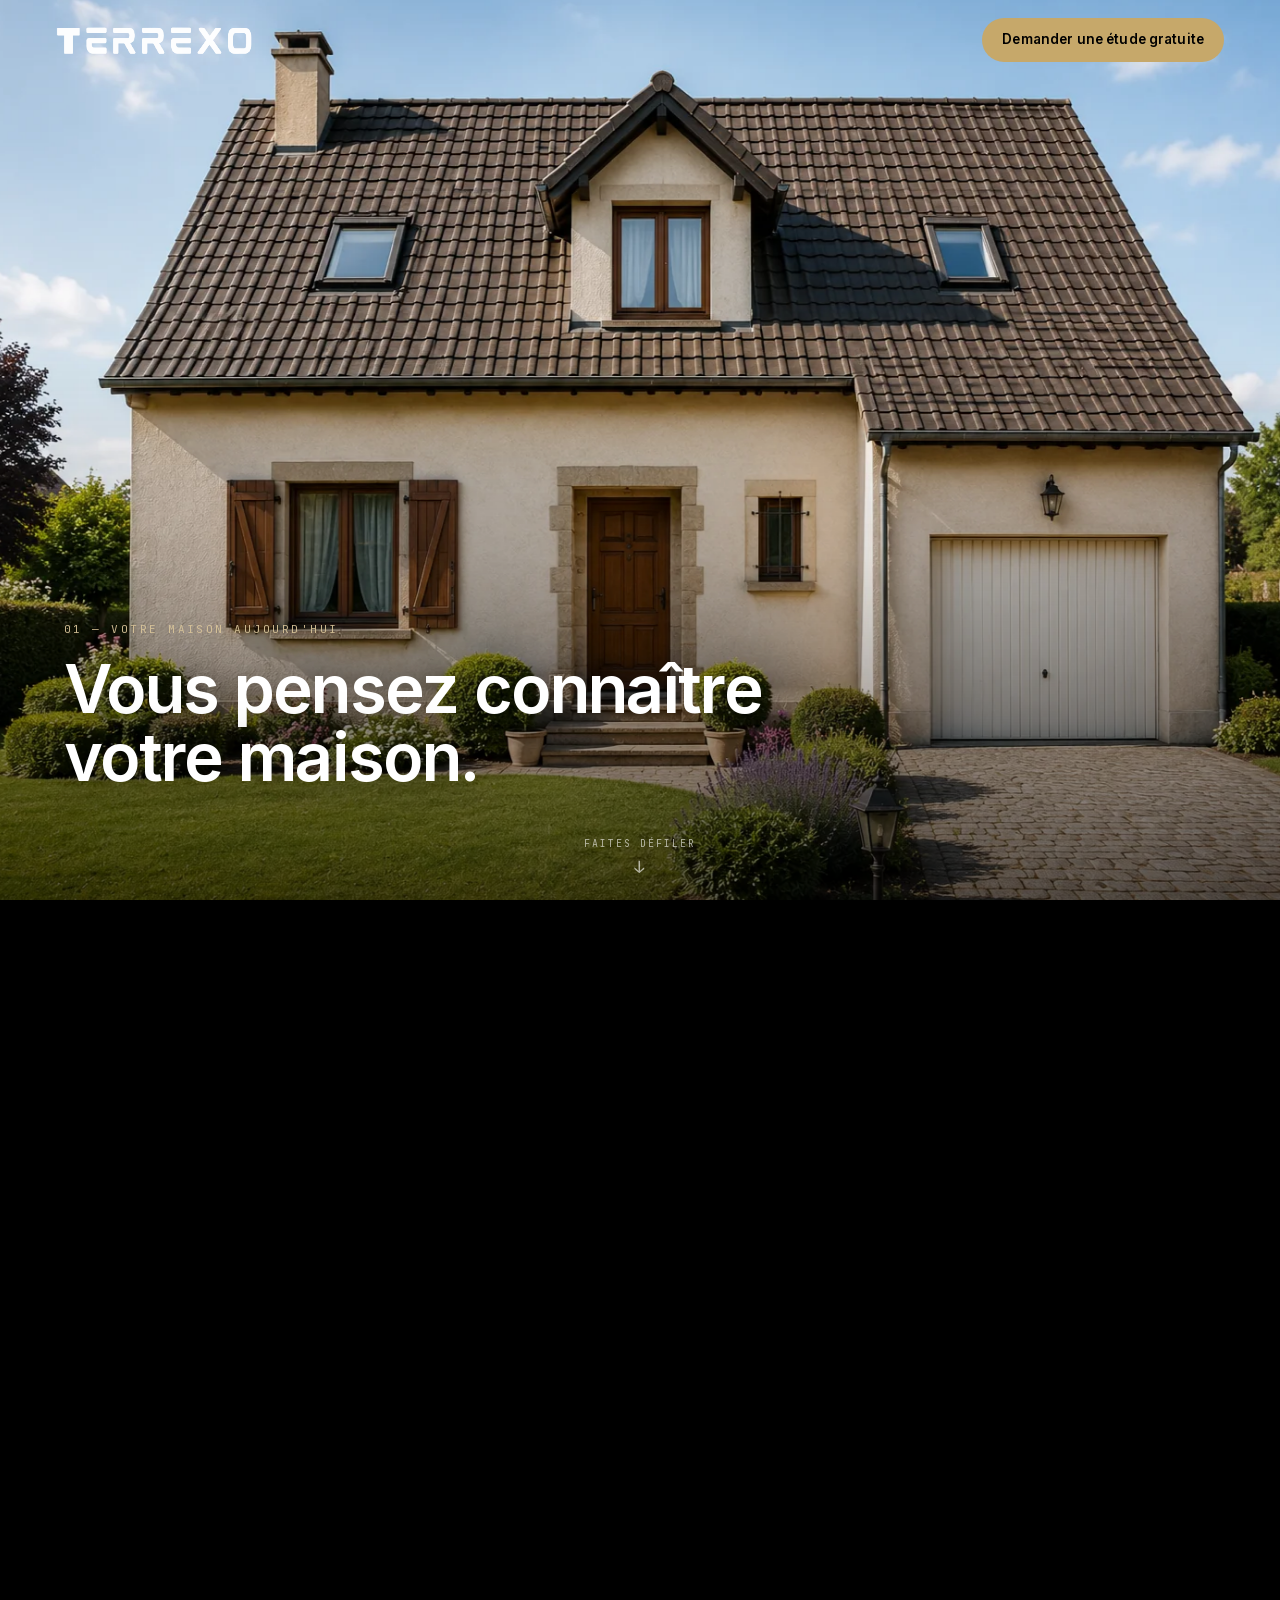
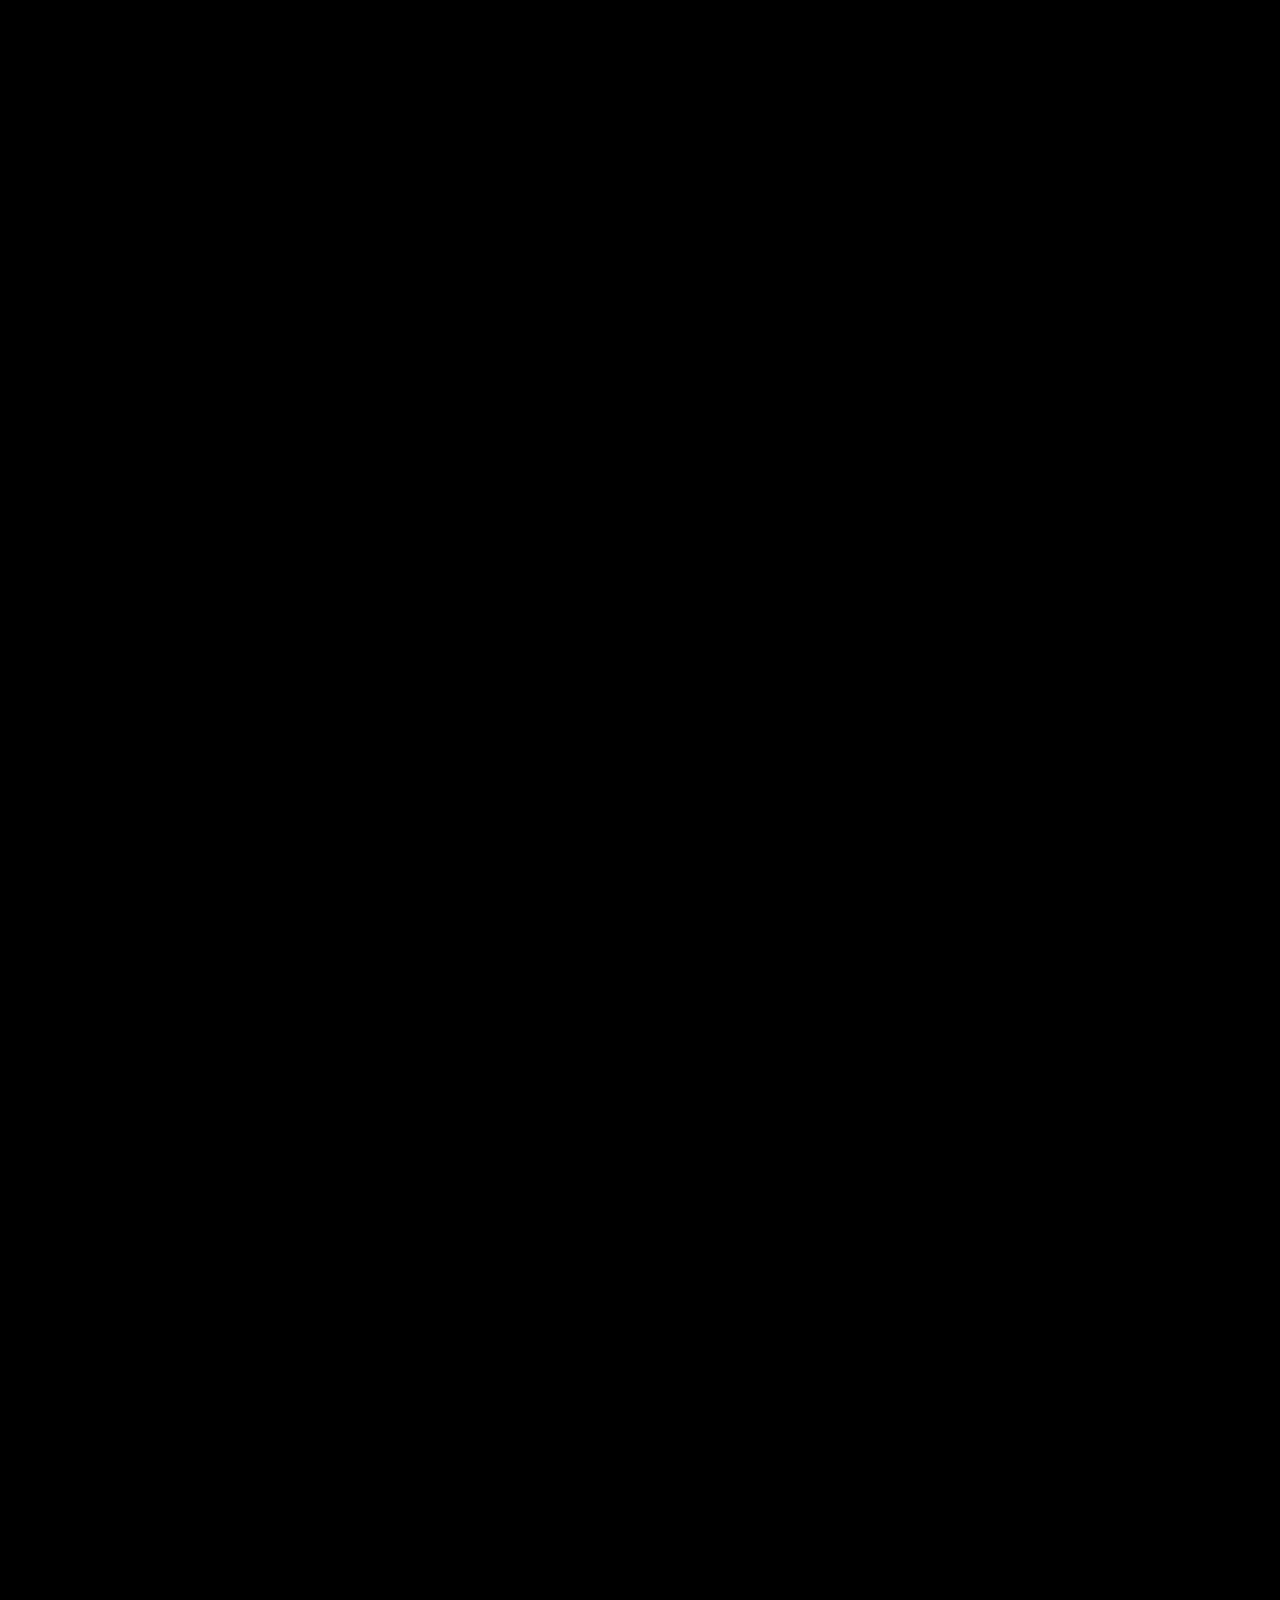
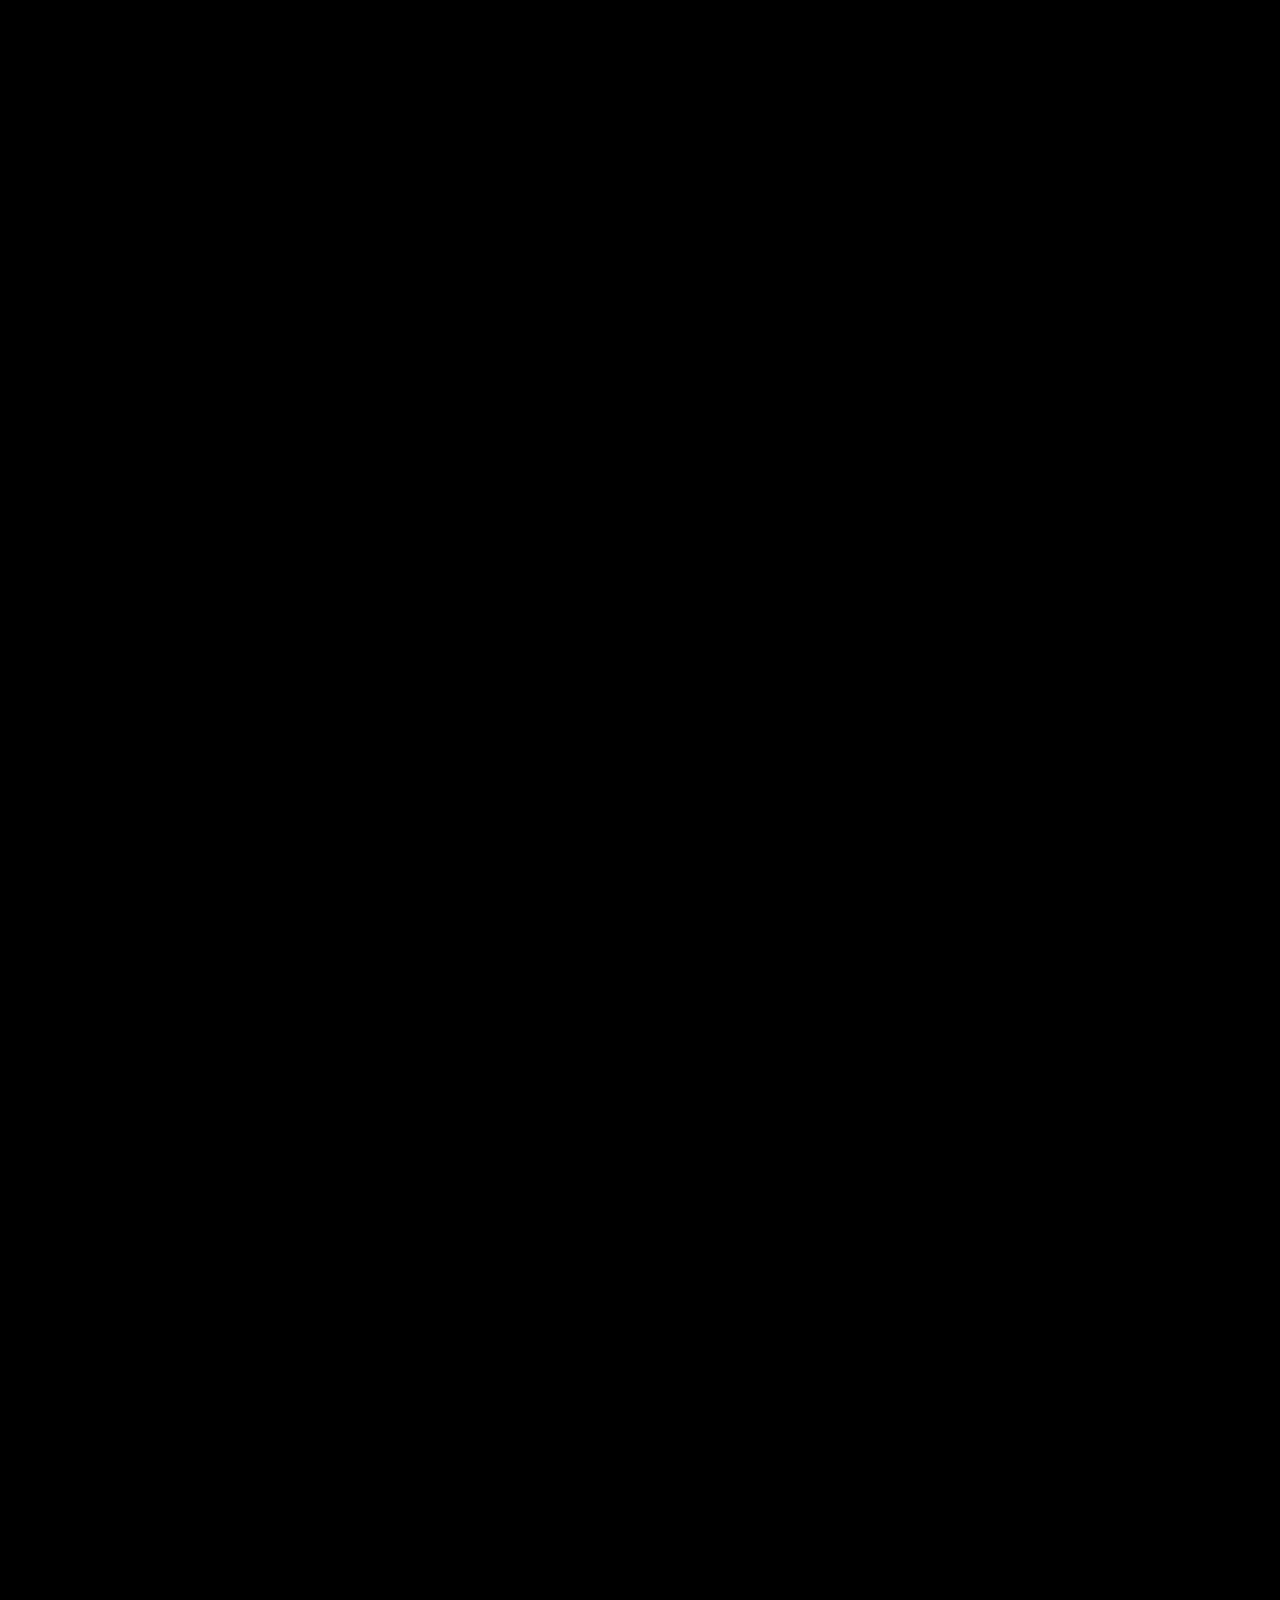
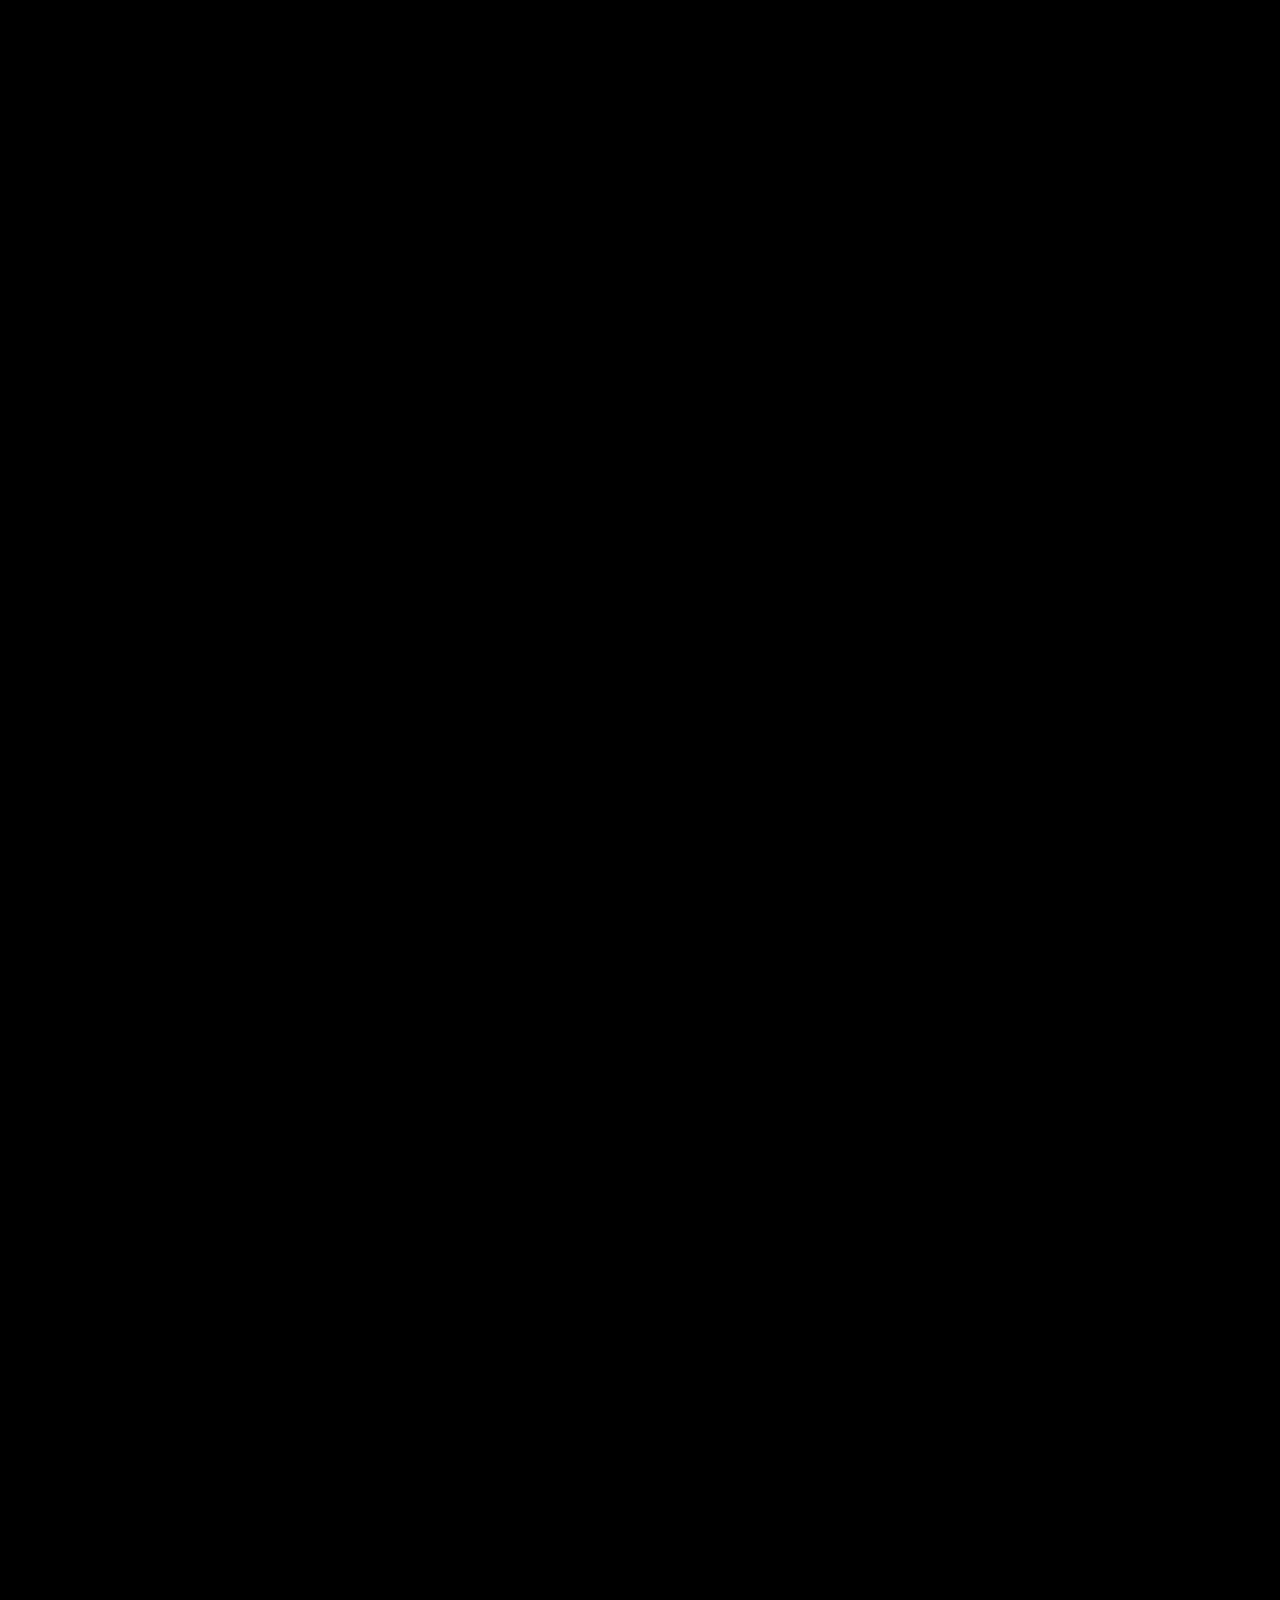
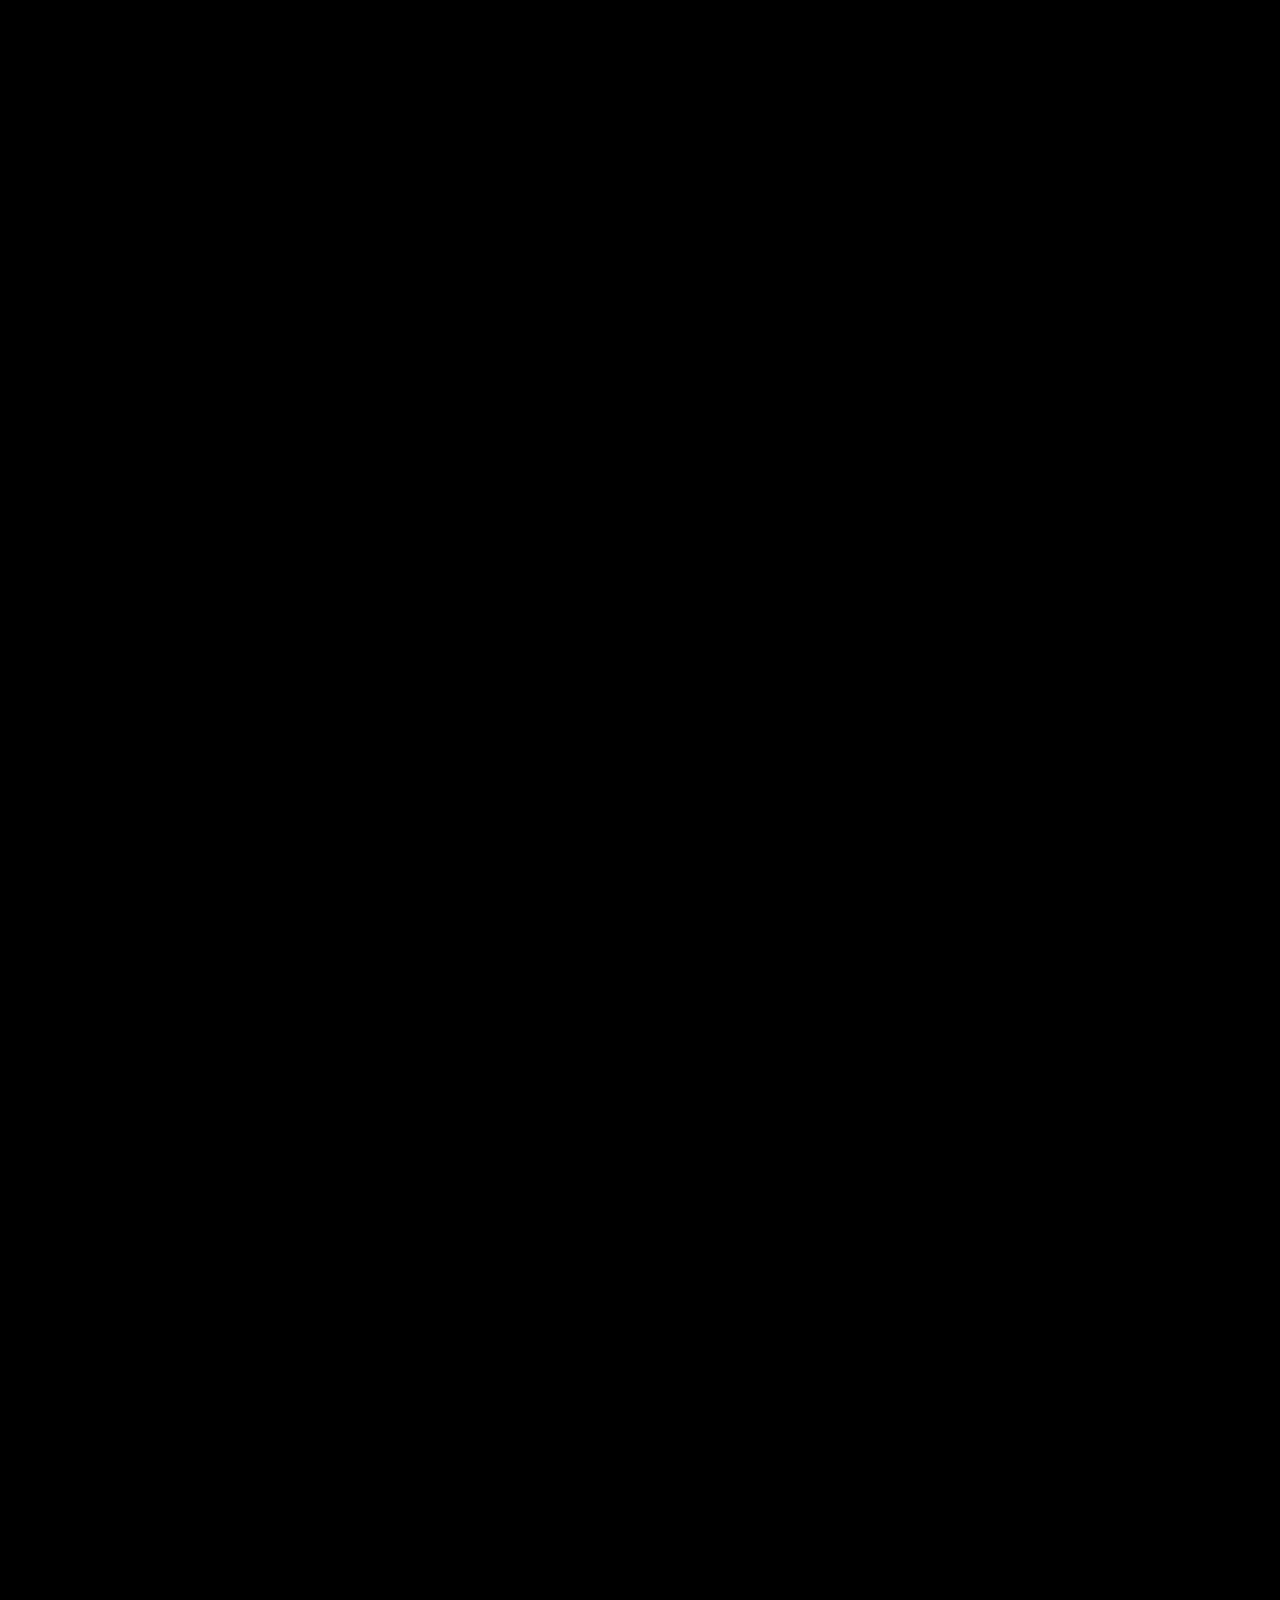
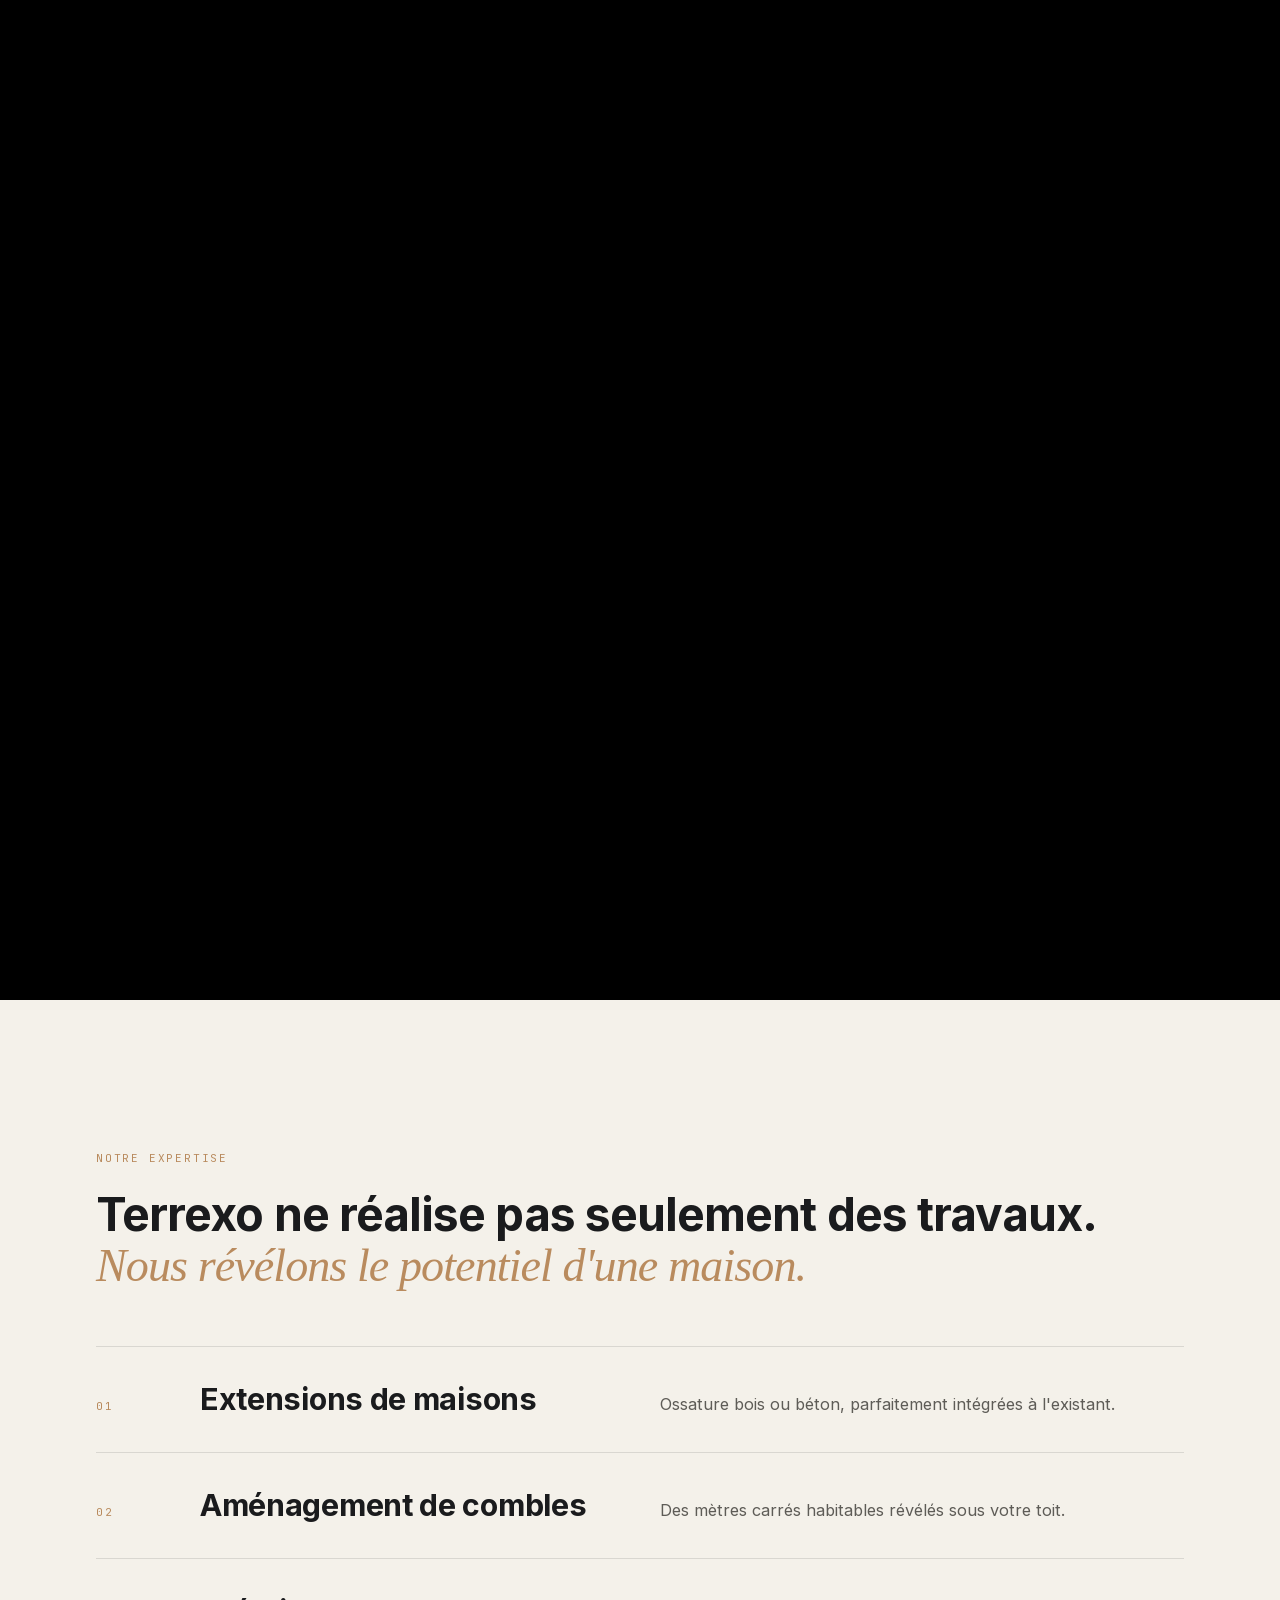
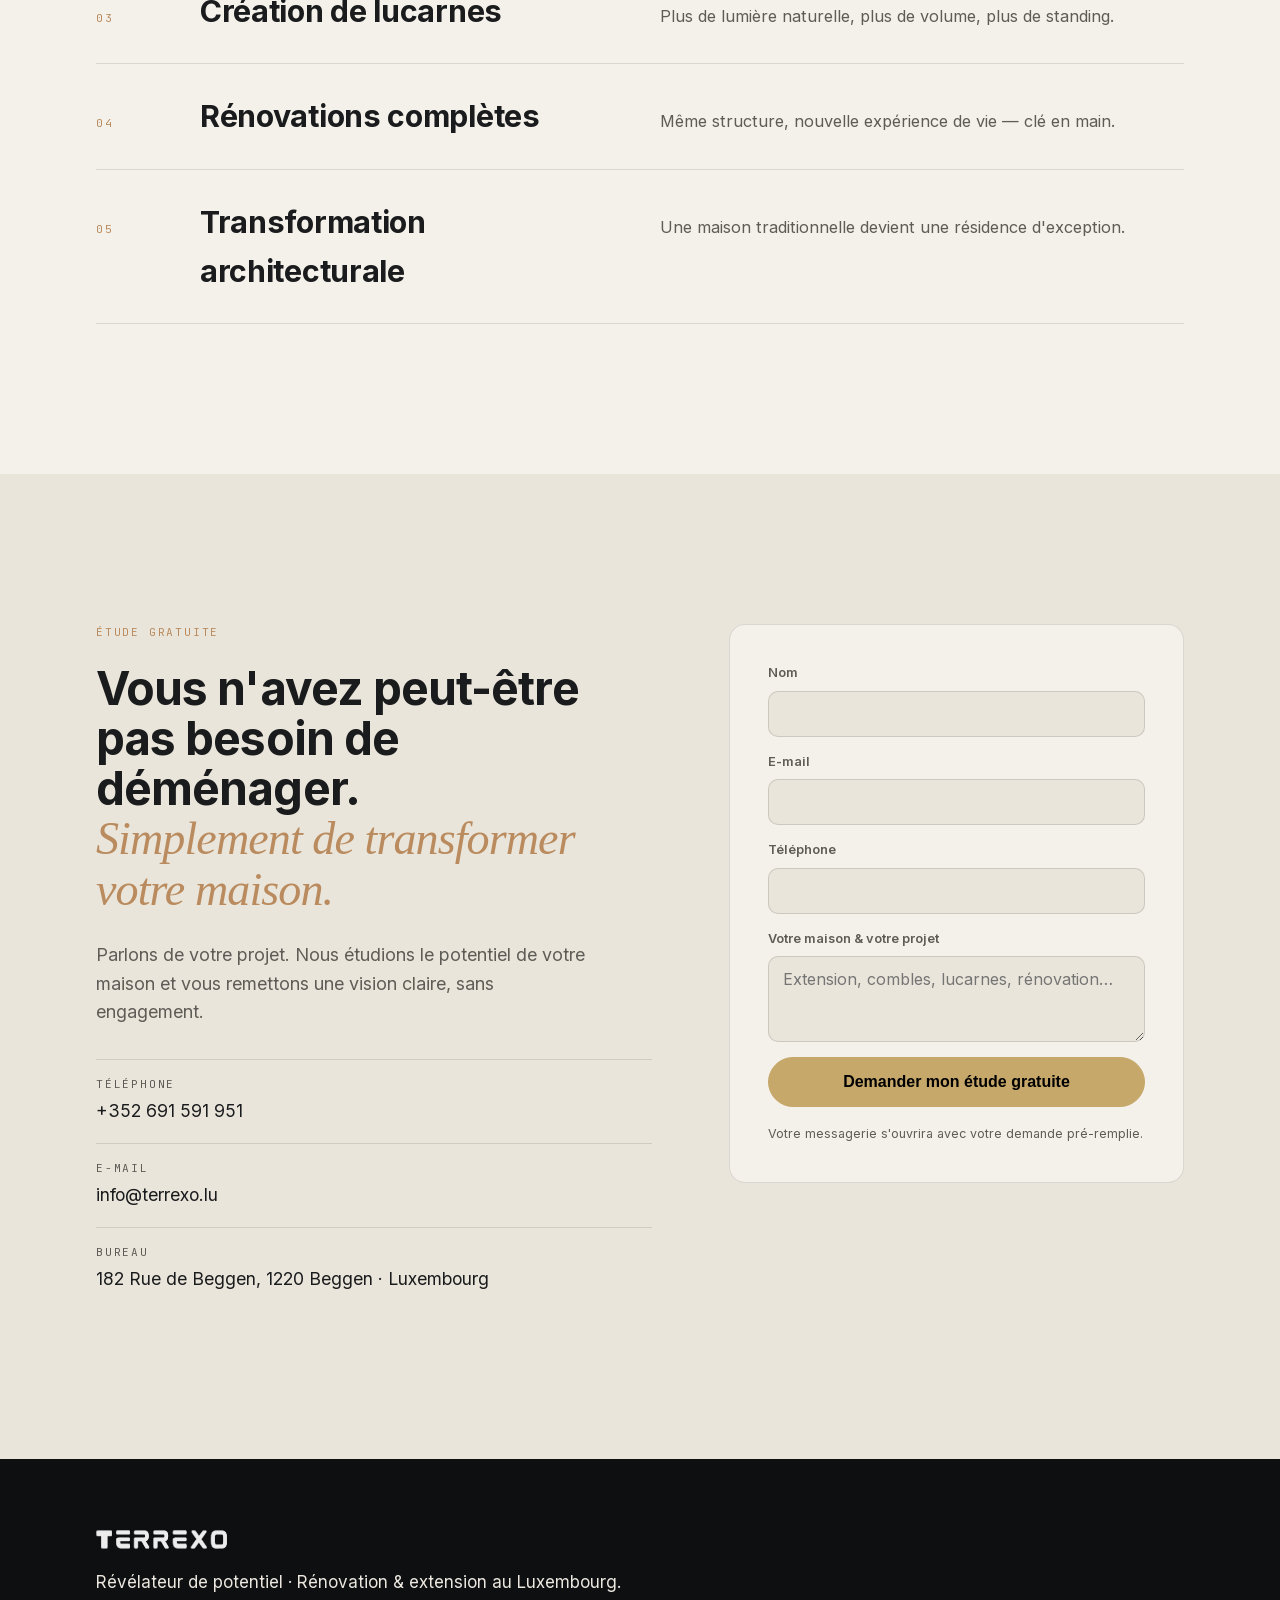
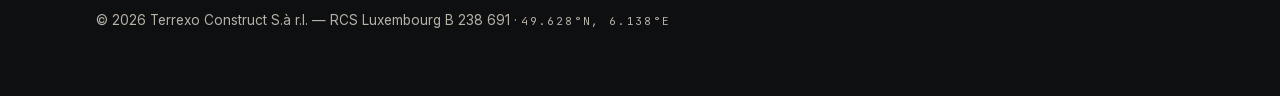
==== index.html @ f5681453 "Site Terrexo — expérience cinématique : la maison qui se transforme" ====
<!doctype html>
<html lang="fr" class="no-js">
<head>
<meta charset="utf-8">
<meta name="viewport" content="width=device-width, initial-scale=1, viewport-fit=cover">
<title>Terrexo — Révélez le potentiel de votre maison | Luxembourg</title>
<meta name="description" content="Terrexo révèle le potentiel caché de votre maison au Luxembourg : extensions, aménagement de combles, création de lucarnes et rénovations complètes haut de gamme. Même une maison traditionnelle peut devenir une résidence moderne et lumineuse.">
<meta name="theme-color" content="#16181B">
<meta name="author" content="Terrexo Construct S.à r.l.">
<link rel="canonical" href="https://www.terrexo.lu/">

<meta property="og:type" content="website">
<meta property="og:locale" content="fr_LU">
<meta property="og:site_name" content="Terrexo">
<meta property="og:title" content="Révélez le potentiel de votre maison — Terrexo">
<meta property="og:description" content="Extensions, combles, lucarnes et rénovations haut de gamme au Luxembourg. Une métamorphose pensée pour durer.">
<meta property="og:url" content="https://www.terrexo.lu/">
<meta property="og:image" content="https://www.terrexo.lu/assets/img/f10.webp">
<meta name="twitter:card" content="summary_large_image">

<link rel="icon" type="image/png" sizes="32x32" href="assets/favicon-32x32.png">
<link rel="icon" type="image/png" sizes="16x16" href="assets/favicon-16x16.png">
<link rel="apple-touch-icon" href="assets/apple-touch-icon.png">
<link rel="manifest" href="site.webmanifest">

<link rel="preload" href="assets/fonts/inter-var.woff2" as="font" type="font/woff2" crossorigin>
<link rel="preload" href="assets/img/f01.webp" as="image">
<link rel="stylesheet" href="assets/css/fonts.css">
<link rel="stylesheet" href="assets/css/story.css">
<link rel="stylesheet" href="assets/css/film.css">

<script>document.documentElement.classList.remove('no-js');document.documentElement.classList.add('js');</script>

<script type="application/ld+json">
{
  "@context": "https://schema.org",
  "@type": "GeneralContractor",
  "name": "Terrexo",
  "legalName": "Terrexo Construct S.à r.l.",
  "description": "Extensions, aménagement de combles, création de lucarnes et rénovations complètes haut de gamme au Luxembourg.",
  "url": "https://www.terrexo.lu/",
  "telephone": "+352 27 67 63 80",
  "email": "info@terrexo.lu",
  "foundingDate": "2018",
  "image": "https://www.terrexo.lu/assets/img/f10.webp",
  "address": { "@type": "PostalAddress", "streetAddress": "182 Rue de Beggen", "postalCode": "1220", "addressLocality": "Beggen", "addressCountry": "LU" },
  "geo": { "@type": "GeoCoordinates", "latitude": 49.628, "longitude": 6.138 },
  "areaServed": { "@type": "Country", "name": "Luxembourg" },
  "openingHoursSpecification": { "@type": "OpeningHoursSpecification", "dayOfWeek": ["Monday","Tuesday","Wednesday","Thursday","Friday"], "opens": "08:00", "closes": "17:00" },
  "identifier": { "@type": "PropertyValue", "propertyID": "RCS Luxembourg", "value": "B 238 691" },
  "priceRange": "€€€"
}
</script>
</head>
<body>
<a class="skip-link" href="#expertise">Aller au contenu</a>

<header class="hd" id="top">
  <div class="hd-inner">
    <a class="hd-brand" href="#top" aria-label="Terrexo — accueil">
      <img src="assets/terrexo-logo.svg" alt="Terrexo" width="124" height="32">
    </a>
    <a class="hd-cta" href="#contact">Demander une étude gratuite</a>
  </div>
</header>

<main>

  <!-- ===== FILM : la maison qui se transforme ===== -->
  <section class="film" id="film" aria-label="La transformation de votre maison">
    <div class="film-stage">

      <!-- 1 — La maison d'aujourd'hui -->
      <article class="fr" data-cam="in">
        <div class="fr-img" style="background-image:url('assets/img/f01.webp')"></div>
        <div class="cap">
          <span class="cap-k">01 — Votre maison aujourd'hui</span>
          <h1 class="cap-t">Vous pensez connaître<br>votre maison.</h1>
        </div>
      </article>

      <!-- 2 — Scan architectural -->
      <article class="fr" data-cam="out">
        <div class="fr-img" style="background-image:url('assets/img/f02.webp')"></div>
        <div class="cap">
          <span class="cap-k">02 — Lecture architecturale</span>
          <h2 class="cap-t">Nous voyons ce que<br>vous ne <em>voyez pas</em>.</h2>
        </div>
      </article>

      <!-- 3 — Les espaces cachés -->
      <article class="fr" data-cam="in">
        <div class="fr-img" style="background-image:url('assets/img/f03.webp')"></div>
        <div class="cap">
          <span class="cap-k">03 — Les espaces cachés</span>
          <h2 class="cap-t">Des mètres carrés<br><em>déjà présents</em>.</h2>
        </div>
      </article>

      <!-- 4 — L'extension -->
      <article class="fr" data-cam="out">
        <div class="fr-img" style="background-image:url('assets/img/f04.webp')"></div>
        <div class="cap">
          <span class="cap-k">04 — L'extension</span>
          <h2 class="cap-t">Plus d'espace.<br><em>Sans déménager.</em></h2>
        </div>
      </article>

      <!-- 5 — Les lucarnes (texte intégré à l'image) -->
      <article class="fr" data-cam="in">
        <div class="fr-img" style="background-image:url('assets/img/f05.webp')"></div>
      </article>

      <!-- 6 — La maison révélée (respiration, golden hour) -->
      <article class="fr" data-cam="out">
        <div class="fr-img" style="background-image:url('assets/img/f05b.webp')"></div>
      </article>

      <!-- 7 — Entrez chez vous -->
      <article class="fr" data-cam="in">
        <div class="fr-img" style="background-image:url('assets/img/f06.webp')"></div>
        <div class="cap">
          <span class="cap-k">05 — La lumière entre</span>
          <h2 class="cap-t">Entrez <em>chez vous</em>.</h2>
        </div>
      </article>

      <!-- 8 — La cuisine avant -->
      <article class="fr" data-cam="out">
        <div class="fr-img" style="background-image:url('assets/img/f07.webp')"></div>
        <div class="cap">
          <span class="cap-k">06 — Aujourd'hui</span>
          <h2 class="cap-t">Vous vivez avec<br>ce qui <em>existe</em>.</h2>
        </div>
      </article>

      <!-- 9 — La vie dans la maison (vidéo, légende intégrée à l'image) -->
      <article class="fr" data-cam="still">
        <video src="assets/video/kitchen.mp4" poster="assets/img/f09.webp" muted loop playsinline preload="none"></video>
      </article>

      <!-- 10 — Révélation finale (texte intégré) + CTA réel -->
      <article class="fr" data-cam="in">
        <div class="fr-img" style="background-image:url('assets/img/f10.webp')"></div>
        <div class="film-cta">
          <a class="btn-gold" href="#contact">Étudier mon projet <span aria-hidden="true">→</span></a>
        </div>
      </article>

      <div class="film-prog" aria-hidden="true"></div>
      <div class="film-hint" aria-hidden="true">Faites défiler<b>↓</b></div>
    </div>
  </section>

  <!-- ===== EXPERTISE ===== -->
  <section class="expertise" id="expertise">
    <div class="wrap">
      <p class="eyebrow mono">Notre expertise</p>
      <h2 class="sec-title">Terrexo ne réalise pas seulement des travaux.<br><em>Nous révélons le potentiel d'une maison.</em></h2>
      <ul class="exp-list">
        <li><span class="exp-no mono">01</span><h3>Extensions de maisons</h3><p>Ossature bois ou béton, parfaitement intégrées à l'existant.</p></li>
        <li><span class="exp-no mono">02</span><h3>Aménagement de combles</h3><p>Des mètres carrés habitables révélés sous votre toit.</p></li>
        <li><span class="exp-no mono">03</span><h3>Création de lucarnes</h3><p>Plus de lumière naturelle, plus de volume, plus de standing.</p></li>
        <li><span class="exp-no mono">04</span><h3>Rénovations complètes</h3><p>Même structure, nouvelle expérience de vie — clé en main.</p></li>
        <li><span class="exp-no mono">05</span><h3>Transformation architecturale</h3><p>Une maison traditionnelle devient une résidence d'exception.</p></li>
      </ul>
    </div>
  </section>

  <!-- ===== CONTACT ===== -->
  <section class="contact" id="contact">
    <div class="wrap contact-grid">
      <div class="contact-text">
        <p class="eyebrow mono">Étude gratuite</p>
        <h2 class="sec-title">Vous n'avez peut-être pas besoin de déménager.<br><em>Simplement de transformer votre maison.</em></h2>
        <p class="contact-lead">Parlons de votre projet. Nous étudions le potentiel de votre maison et vous remettons une vision claire, sans engagement.</p>
        <div class="contact-rows">
          <a href="tel:+352691591951"><span class="mono">Téléphone</span>+352 691 591 951</a>
          <a href="mailto:info@terrexo.lu"><span class="mono">E-mail</span>info@terrexo.lu</a>
          <p><span class="mono">Bureau</span>182 Rue de Beggen, 1220 Beggen · Luxembourg</p>
        </div>
      </div>

      <form class="form" id="devis-form" novalidate>
        <label>Nom<input type="text" name="nom" autocomplete="name" required></label>
        <label>E-mail<input type="email" name="email" autocomplete="email" required></label>
        <label>Téléphone<input type="tel" name="tel" autocomplete="tel"></label>
        <label>Votre maison &amp; votre projet<textarea name="message" rows="3" placeholder="Extension, combles, lucarnes, rénovation…"></textarea></label>
        <button type="submit" class="btn-gold btn-block">Demander mon étude gratuite</button>
        <p class="form-note">Votre messagerie s'ouvrira avec votre demande pré-remplie.</p>
      </form>
    </div>
  </section>
</main>

<footer class="ft">
  <div class="wrap ft-inner">
    <img class="ft-logo" src="assets/terrexo-logo.svg" alt="Terrexo" width="132" height="34">
    <p class="ft-tag">Révélateur de potentiel · Rénovation &amp; extension au Luxembourg.</p>
    <p class="ft-legal">© <span id="year">2026</span> Terrexo Construct S.à r.l. — RCS Luxembourg B 238 691 · <span class="mono">49.628°N, 6.138°E</span></p>
  </div>
</footer>

<script src="assets/js/film.js" defer></script>
</body>
</html>
---- assets/css/fonts.css ----
/* Self-hosted fonts — no external CDN, RGPD-safe (audit §0-CDN) */

@font-face {
  font-family: 'Inter';
  font-style: normal;
  font-weight: 400 800;
  font-display: swap;
  src: url('../fonts/inter-var.woff2') format('woff2');
}

@font-face {
  font-family: 'Fraunces';
  font-style: italic;
  font-weight: 400 600;
  font-display: swap;
  src: url('../fonts/fraunces-italic-var.woff2') format('woff2');
}

@font-face {
  font-family: 'JetBrains Mono';
  font-style: normal;
  font-weight: 400 500;
  font-display: swap;
  src: url('../fonts/jetbrains-mono-var.woff2') format('woff2');
}
---- assets/css/story.css ----
/* ============================================================
   Terrexo — Cinematic scroll experience "Le potentiel révélé"
   DA: blanc cassé · gris pierre · anthracite · bois · or discret
   Inspirations: Apple / Tesla / Foster+Partners / Poliform
   0 dépendance externe.
   ============================================================ */

:root{
  --bone:#F4F1EA;
  --bone-2:#EAE5DA;
  --stone:#A8A299;
  --anthra:#16181B;
  --anthra-2:#0E0F11;
  --wood:#B98B5E;
  --gold:#C6A86A;
  --gold-soft:#D8C49A;
  --ink:#1A1B1D;
  --ink-soft:#5E5C57;
  --on-dark:#ECE8E0;
  --on-dark-soft:#B7B2A8;

  --font-sans:'Inter',system-ui,-apple-system,Segoe UI,Roboto,sans-serif;
  --font-serif:'Fraunces',Georgia,serif;
  --font-mono:'JetBrains Mono',ui-monospace,Menlo,monospace;

  --maxw:1200px;
  --ease:cubic-bezier(.22,1,.36,1);
}

*{box-sizing:border-box;}
html{-webkit-text-size-adjust:100%;background:var(--anthra);}
body{
  margin:0;background:var(--anthra);color:var(--on-dark);
  font-family:var(--font-sans);font-size:17px;line-height:1.6;font-weight:400;
  -webkit-font-smoothing:antialiased;text-rendering:optimizeLegibility;overflow-x:hidden;
}
img{max-width:100%;display:block;}
a{color:inherit;text-decoration:none;}
em{font-family:var(--font-serif);font-style:italic;font-weight:500;}
.mono{font-family:var(--font-mono);text-transform:uppercase;letter-spacing:.16em;font-size:.7rem;font-weight:400;}
.wrap{width:100%;max-width:var(--maxw);margin-inline:auto;padding-inline:clamp(20px,5vw,56px);}

.skip-link{position:absolute;left:-9999px;top:0;z-index:200;background:var(--gold);color:#000;padding:12px 18px;}
.skip-link:focus{left:0;}
:focus-visible{outline:2px solid var(--gold);outline-offset:3px;}

/* ---------- Header ---------- */
.hd{position:fixed;top:0;left:0;right:0;z-index:80;transition:background .5s var(--ease),backdrop-filter .5s var(--ease),border-color .5s var(--ease);border-bottom:1px solid transparent;}
.hd-inner{display:flex;align-items:center;justify-content:space-between;gap:20px;padding:18px clamp(20px,5vw,56px);max-width:1440px;margin-inline:auto;}
.hd-brand img{height:30px;width:auto;filter:brightness(0) invert(1);opacity:.96;transition:filter .5s var(--ease);}
.hd-cta{
  font-size:.84rem;font-weight:600;letter-spacing:.01em;color:#000;background:var(--gold);
  padding:11px 20px;border-radius:999px;transition:transform .35s var(--ease),background .35s var(--ease);
  white-space:nowrap;
}
.hd-cta:hover{transform:translateY(-2px);background:var(--gold-soft);}
.hd.on-light{background:color-mix(in srgb,var(--bone) 86%,transparent);backdrop-filter:saturate(140%) blur(14px);border-bottom-color:rgba(26,27,29,.1);}
.hd.on-light .hd-brand img{filter:brightness(0);opacity:.82;}

/* ============================================================
   ACT FRAMEWORK (scroll-driven scrub)
   JS sets --p (0→1) per act as you scroll through it.
   ============================================================ */
.act{
  --p:0;
  --in:clamp(0,calc((var(--p) - .08) * 5),1);
  --out:clamp(0,calc((.94 - var(--p)) * 8),1);
  --vis:min(var(--in),var(--out));
  position:relative;
  height:260vh;                 /* scroll room → cinematic pacing */
}
.act-sticky{position:sticky;top:0;height:100vh;height:100svh;overflow:hidden;background:var(--anthra-2);}

/* Act 1 is the landing hero: copy must be legible at scroll 0,
   so it stays visible (--in:1) and only fades as you scroll away. */
.act[data-act="1"]{--in:1;}

.act-bg{
  position:absolute;inset:-2% ;            /* slight bleed for scale */
  background-size:cover;background-position:center;
  transform:scale(calc(1.04 + var(--p) * .12));
  will-change:transform;
}
/* gradients for legibility */
.act-grade{position:absolute;inset:0;background:linear-gradient(180deg,rgba(8,9,11,.55) 0%,rgba(8,9,11,.05) 30%,rgba(8,9,11,.15) 60%,rgba(8,9,11,.85) 100%);}
.act-grade--bottom{background:linear-gradient(180deg,rgba(8,9,11,.25) 0%,transparent 35%,rgba(8,9,11,.9) 100%);}
.act-grade--full{background:linear-gradient(180deg,rgba(8,9,11,.7) 0%,rgba(8,9,11,.45) 45%,rgba(8,9,11,.92) 100%);}
.act-sticky::after{ /* subtle vignette to enrich low-light cinema feel */
  content:"";position:absolute;inset:0;pointer-events:none;
  box-shadow:inset 0 0 180px 40px rgba(0,0,0,.45);
}

/* copy block */
.act-copy{position:absolute;left:0;right:0;bottom:9vh;}
.act-copy--top{bottom:auto;top:18vh;}
.act-copy,.final-copy{padding-inline:clamp(20px,5vw,56px);max-width:1440px;margin-inline:auto;}
.act-idx{display:block;color:var(--gold);margin-bottom:18px;opacity:var(--vis);transform:translateY(calc((1 - var(--vis)) * 22px));}
.act-title{
  font-size:clamp(2.1rem,5.4vw,4.6rem);line-height:1.02;letter-spacing:-.02em;font-weight:700;margin:0;max-width:18ch;
  color:#fff;text-shadow:0 2px 40px rgba(0,0,0,.5);
  opacity:var(--vis);transform:translateY(calc((1 - var(--vis)) * 34px));
}
.act-title em{color:var(--gold-soft);}
.act-sub{
  font-size:clamp(1rem,1.6vw,1.25rem);color:var(--on-dark);max-width:48ch;margin:22px 0 0;
  opacity:calc(var(--vis) * .92);transform:translateY(calc((1 - var(--vis)) * 28px));
}

.scroll-hint{position:absolute;left:50%;bottom:26px;transform:translateX(-50%);color:var(--on-dark-soft);display:flex;gap:10px;align-items:center;opacity:calc(1 - var(--p) * 3);}
.scroll-hint span{display:inline-block;animation:bob 1.8s var(--ease) infinite;}
@keyframes bob{0%,100%{transform:translateY(0)}50%{transform:translateY(5px)}}

/* ---------- ACT 2 : scanner ---------- */
.act--scan .act-bg{filter:saturate(1.05) contrast(1.04);}
.scanline{
  position:absolute;left:0;right:0;height:2px;top:calc(8% + var(--p) * 80%);
  background:linear-gradient(90deg,transparent,var(--gold),transparent);
  box-shadow:0 0 26px 6px rgba(198,168,106,.55);opacity:calc(var(--vis));
}
.scanline::after{content:"";position:absolute;left:0;right:0;top:-60px;height:60px;background:linear-gradient(180deg,transparent,rgba(198,168,106,.12));}
.callout{
  position:absolute;display:inline-flex;align-items:center;gap:8px;
  font-family:var(--font-mono);text-transform:uppercase;letter-spacing:.12em;font-size:.66rem;
  color:#fff;background:rgba(14,15,17,.55);border:1px solid rgba(198,168,106,.5);
  padding:7px 11px;border-radius:6px;backdrop-filter:blur(4px);
}
.callout i{width:7px;height:7px;border-radius:50%;background:var(--gold);box-shadow:0 0 10px 2px rgba(198,168,106,.8);}
.callout--a{top:30%;right:14%;opacity:clamp(0,calc((var(--p) - .35) * 6),1);transform:translateY(calc((1 - clamp(0,calc((var(--p) - .35)*6),1))*10px));}
.callout--b{top:58%;right:22%;opacity:clamp(0,calc((var(--p) - .55) * 6),1);transform:translateY(calc((1 - clamp(0,calc((var(--p) - .55)*6),1))*10px));}

/* ---------- ACT 3 : extension reveal ---------- */
.act--reveal .act-bg{filter:brightness(calc(.72 + var(--p) * .38)) saturate(calc(.7 + var(--p)*.5));}
.badge{
  position:absolute;top:24%;right:12%;z-index:3;
  display:flex;align-items:baseline;gap:4px;
  font-weight:800;font-size:clamp(2rem,5vw,3.6rem);line-height:1;color:#fff;
  padding:18px 22px;border:1px solid rgba(198,168,106,.6);border-radius:14px;
  background:rgba(14,15,17,.4);backdrop-filter:blur(6px);
  opacity:clamp(0,calc((var(--p) - .3) * 4),1);
  transform:scale(calc(.82 + clamp(0,calc((var(--p) - .3)*4),1) * .18));
}
.badge-u{font-size:.42em;font-weight:600;color:var(--gold-soft);}

/* ---------- ACT 4 : light bloom ---------- */
.act-bloom{
  position:absolute;inset:0;pointer-events:none;
  background:radial-gradient(60% 50% at 50% 38%,rgba(255,238,206,.0),rgba(255,238,206,0) 70%);
  opacity:var(--p);
  mix-blend-mode:screen;
  background:radial-gradient(55% 45% at 50% 36%,rgba(255,241,214,.55),rgba(255,241,214,0) 65%);
}
.act--light .act-bg{filter:brightness(calc(.82 + var(--p)*.3));}

/* ---------- ACT 5 : combles open ---------- */
.act--open .act-bg{
  clip-path:inset(calc((1 - var(--p)) * 14%) 0 0 0);
  filter:brightness(calc(.85 + var(--p)*.2));
}

/* ---------- ACT 6 : avant / après ---------- */
.act--ba .act-bg{transform:scale(calc(1.02 + var(--p)*.06));}
.act-bg--after{clip-path:inset(0 calc((1 - var(--p)) * 100%) 0 0);}
.ba-divider{position:absolute;top:0;bottom:0;left:calc(var(--p) * 100%);width:2px;background:var(--gold);box-shadow:0 0 22px 4px rgba(198,168,106,.6);opacity:clamp(0,calc(var(--p)*8),1);}
.ba-divider::before{content:"";position:absolute;top:50%;left:50%;width:42px;height:42px;transform:translate(-50%,-50%);border:2px solid var(--gold);border-radius:50%;background:rgba(14,15,17,.4);backdrop-filter:blur(3px);}
.ba-tag{position:absolute;top:14%;padding:6px 12px;border-radius:6px;background:rgba(14,15,17,.6);border:1px solid rgba(255,255,255,.18);color:#fff;}
.ba-tag--before{right:8%;opacity:calc(1 - var(--p)*1.4);}
.ba-tag--after{left:8%;opacity:clamp(0,calc((var(--p) - .25) * 3),1);}

/* ---------- ACT 7 : final ---------- */
.act--final .act-bg{filter:saturate(1.05) contrast(1.03);}
.final-copy{position:absolute;left:0;right:0;bottom:0;top:0;display:flex;flex-direction:column;justify-content:center;}
.final-copy .act-title{max-width:20ch;}
.metrics{
  list-style:none;display:grid;grid-template-columns:repeat(4,minmax(0,1fr));gap:0;margin:40px 0 36px;padding:0;
  border-top:1px solid rgba(255,255,255,.16);max-width:860px;
  opacity:var(--vis);
}
.metric{padding:22px 22px 6px;border-left:1px solid rgba(255,255,255,.14);}
.metric:first-child{border-left:none;padding-left:0;}
.metric-n{display:block;font-size:clamp(1.7rem,3.4vw,2.8rem);font-weight:800;letter-spacing:-.02em;color:#fff;line-height:1;}
.metric-n--txt{font-weight:700;}
.metric-l{display:block;margin-top:10px;color:var(--gold-soft);}

/* ---------- Buttons ---------- */
.btn-gold{
  display:inline-flex;align-items:center;gap:10px;align-self:flex-start;
  background:var(--gold);color:#000;font-weight:600;font-size:1rem;
  padding:15px 28px;border-radius:999px;border:1px solid var(--gold);cursor:pointer;
  transition:transform .35s var(--ease),background .35s var(--ease),gap .35s var(--ease);
  opacity:var(--vis);
}
.btn-gold:hover{transform:translateY(-2px);background:var(--gold-soft);gap:16px;}
.btn-block{width:100%;justify-content:center;opacity:1;}

/* ============================================================
   LIGHT SECTIONS (after the story)
   ============================================================ */
.eyebrow{color:var(--wood);margin:0 0 22px;}
.sec-title{font-size:clamp(1.7rem,3.6vw,3rem);line-height:1.08;letter-spacing:-.02em;font-weight:700;margin:0;color:var(--ink);}
.sec-title em{color:var(--wood);}

.expertise{background:var(--bone);color:var(--ink);padding-block:clamp(80px,12vw,150px);position:relative;z-index:1;}
.exp-list{list-style:none;margin:56px 0 0;padding:0;border-top:1px solid rgba(26,27,29,.12);}
.exp-list li{display:grid;grid-template-columns:80px 1fr 1.2fr;gap:24px;align-items:baseline;padding:28px 0;border-bottom:1px solid rgba(26,27,29,.12);transition:padding-left .4s var(--ease);}
.exp-list li:hover{padding-left:10px;}
.exp-no{color:var(--wood);}
.exp-list h3{font-size:clamp(1.3rem,2.4vw,1.9rem);font-weight:700;margin:0;color:var(--ink);letter-spacing:-.01em;}
.exp-list p{margin:0;color:var(--ink-soft);font-size:1.02rem;}

.contact{background:var(--bone-2);color:var(--ink);padding-block:clamp(80px,12vw,150px);}
.contact-grid{display:grid;grid-template-columns:1.1fr .9fr;gap:clamp(40px,6vw,90px);align-items:start;}
.contact-lead{font-size:1.12rem;color:var(--ink-soft);max-width:46ch;margin:26px 0 32px;}
.contact-rows{display:flex;flex-direction:column;gap:2px;}
.contact-rows a,.contact-rows p{display:flex;flex-direction:column;gap:3px;padding:16px 0;border-top:1px solid rgba(26,27,29,.12);margin:0;font-size:1.1rem;color:var(--ink);transition:color .3s var(--ease);}
.contact-rows a:hover{color:var(--wood);}
.contact-rows .mono{color:var(--ink-soft);}

.form{background:var(--bone);border:1px solid rgba(26,27,29,.12);border-radius:16px;padding:clamp(24px,3vw,38px);display:flex;flex-direction:column;gap:15px;}
.form label{display:flex;flex-direction:column;gap:7px;font-size:.8rem;font-weight:600;color:var(--ink-soft);}
.form input,.form textarea{font-family:var(--font-sans);font-size:1rem;color:var(--ink);background:var(--bone-2);border:1px solid rgba(26,27,29,.14);border-radius:10px;padding:12px 14px;transition:border-color .3s var(--ease),background .3s var(--ease);}
.form input:focus,.form textarea:focus{outline:none;border-color:var(--wood);background:#fff;}
.form textarea{resize:vertical;}
.form-note{font-size:.78rem;color:var(--ink-soft);margin:2px 0 0;}

/* ---------- Footer ---------- */
.ft{background:var(--anthra-2);color:var(--on-dark-soft);padding:64px 0;}
.ft-inner{display:flex;flex-direction:column;gap:14px;align-items:flex-start;}
.ft-logo{height:32px;filter:brightness(0) invert(1);opacity:.92;}
.ft-tag{margin:0;color:var(--on-dark);}
.ft-legal{margin:0;font-size:.85rem;color:var(--on-dark-soft);}

/* ============================================================
   RESPONSIVE
   ============================================================ */
@media (max-width:860px){
  .act{height:200vh;}
  .act-title{font-size:clamp(1.9rem,8vw,3rem);}
  .metrics{grid-template-columns:repeat(2,1fr);max-width:none;}
  .metric:nth-child(3),.metric:nth-child(4){border-top:1px solid rgba(255,255,255,.14);}
  .metric:nth-child(odd){border-left:none;padding-left:0;}
  .exp-list li{grid-template-columns:48px 1fr;gap:6px 18px;}
  .exp-list li p{grid-column:2;}
  .contact-grid{grid-template-columns:1fr;}
  .hd-cta{padding:10px 14px;font-size:.76rem;}
}

/* ============================================================
   NO-JS  &  REDUCED MOTION  → static, fully legible
   ============================================================ */
html:not(.js) .act{height:100svh;}
html:not(.js) .act-sticky{position:relative;}
html:not(.js) .act{--p:.5;}
html:not(.js) .act-idx,html:not(.js) .act-title,html:not(.js) .act-sub,
html:not(.js) .metrics,html:not(.js) .btn-gold{opacity:1;transform:none;}

@media (prefers-reduced-motion:reduce){
  .act{height:100svh;}
  .act-sticky{position:relative;}
  .act-bg{transform:none!important;clip-path:none!important;filter:none!important;}
  .act-bg--after{clip-path:inset(0 0 0 50%)!important;}
  .ba-divider{left:50%;opacity:1;}
  .scanline{display:none;}
  .act-idx,.act-title,.act-sub,.metrics,.btn-gold,.callout,.badge,.ba-tag--after{opacity:1!important;transform:none!important;}
  .scroll-hint span{animation:none;}
}
---- assets/css/film.css ----
/* ============================================================
   Terrexo — Film "La maison qui se transforme"
   Une seule maison, transformée en continu au scroll.
   Scène sticky unique + cross-fade des frames (0 dépendance).
   ============================================================ */

.film{position:relative;background:#000;height:1000vh;}
.film-stage{position:sticky;top:0;height:100svh;overflow:hidden;background:#05060A;}

/* ---- frames empilées ---- */
.fr{position:absolute;inset:0;opacity:0;will-change:opacity;}
.fr-img{position:absolute;inset:0;width:100%;height:100%;background-size:cover;background-position:center;transform:scale(1.05);will-change:transform;}
.fr video{position:absolute;inset:0;width:100%;height:100%;object-fit:cover;background:#0b0d10;}

/* vignette + dégradé bas pour la lisibilité des légendes (non mis à l'échelle) */
.fr::after{content:"";position:absolute;inset:0;pointer-events:none;
  background:
    linear-gradient(to top, rgba(0,0,0,.58) 0%, rgba(0,0,0,.10) 38%, rgba(0,0,0,0) 60%),
    radial-gradient(135% 120% at 50% 38%, rgba(0,0,0,0) 52%, rgba(0,0,0,.42) 100%);}

/* ---- légendes ---- */
.cap{position:absolute;left:clamp(20px,5vw,76px);bottom:clamp(72px,12vh,128px);
  max-width:min(820px,82vw);z-index:5;opacity:0;transform:translateY(26px);
  will-change:opacity,transform;pointer-events:none;}
.cap-k{display:block;font-family:var(--font-mono);text-transform:uppercase;
  letter-spacing:.22em;font-size:.7rem;color:var(--gold-soft);margin-bottom:16px;opacity:.92;}
.cap-t{font-size:clamp(1.95rem,5.2vw,4.4rem);line-height:1.03;letter-spacing:-.025em;
  font-weight:600;color:#fff;margin:0;text-shadow:0 2px 40px rgba(0,0,0,.55);}
.cap-t em{color:var(--gold-soft);font-weight:500;}

/* ---- barre de progression ---- */
.film-prog{position:absolute;left:0;bottom:0;height:2px;width:0;z-index:7;
  background:linear-gradient(90deg,var(--wood),var(--gold-soft));box-shadow:0 0 14px rgba(198,168,106,.7);}

/* ---- indice de scroll ---- */
.film-hint{position:absolute;left:50%;bottom:24px;transform:translateX(-50%);z-index:7;
  display:flex;flex-direction:column;align-items:center;gap:7px;
  font-family:var(--font-mono);text-transform:uppercase;letter-spacing:.2em;
  font-size:.62rem;color:rgba(255,255,255,.62);transition:opacity .5s var(--ease);}
.film-hint b{font-weight:400;font-size:1.05rem;line-height:1;animation:fhint 1.8s var(--ease) infinite;}
@keyframes fhint{0%,100%{transform:translateY(0);opacity:.5}50%{transform:translateY(6px);opacity:1}}

/* ---- CTA finale (sur la dernière frame) ---- */
.film-cta{position:absolute;left:50%;bottom:clamp(46px,9vh,104px);transform:translateX(-50%) translateY(22px);
  z-index:8;opacity:0;will-change:opacity,transform;}
.film-cta .btn-gold{box-shadow:0 14px 50px rgba(0,0,0,.5);}

/* ============================================================
   Repli accessible : sans JS ou mouvement réduit
   → la scène devient un storyboard vertical statique et lisible.
   ============================================================ */
html.no-js .film,html.reduced .film{height:auto;}
html.no-js .film-stage,html.reduced .film-stage{position:static;height:auto;overflow:visible;}
html.no-js .fr,html.reduced .fr{position:relative;opacity:1;height:100svh;}
html.no-js .fr-img,html.reduced .fr-img{transform:none;}
html.no-js .cap,html.reduced .cap{opacity:1;transform:none;}
html.no-js .film-prog,html.reduced .film-prog,
html.no-js .film-hint,html.reduced .film-hint{display:none;}
html.no-js .film-cta,html.reduced .film-cta{position:absolute;opacity:1;transform:translateX(-50%);}

/* ============================================================
   En-tête immersif : pendant le film, seul le logo reste.
   Le CTA n'apparaît qu'une fois sur les sections claires.
   ============================================================ */
.hd-cta{opacity:0;visibility:hidden;transform:translateY(-8px);pointer-events:none;
  transition:opacity .45s var(--ease),transform .45s var(--ease),visibility .45s;}
.hd.on-light .hd-cta{opacity:1;visibility:visible;transform:none;pointer-events:auto;}
html.no-js .hd-cta{opacity:1;visibility:visible;transform:none;pointer-events:auto;}

/* ---- responsive ---- */
@media (max-width:860px){
  .cap{left:clamp(18px,6vw,40px);bottom:clamp(88px,14vh,140px);max-width:88vw;}
  .cap-t{font-size:clamp(1.7rem,8vw,2.6rem);}
}
@media (max-width:520px){
  .cap-k{margin-bottom:10px;}
}
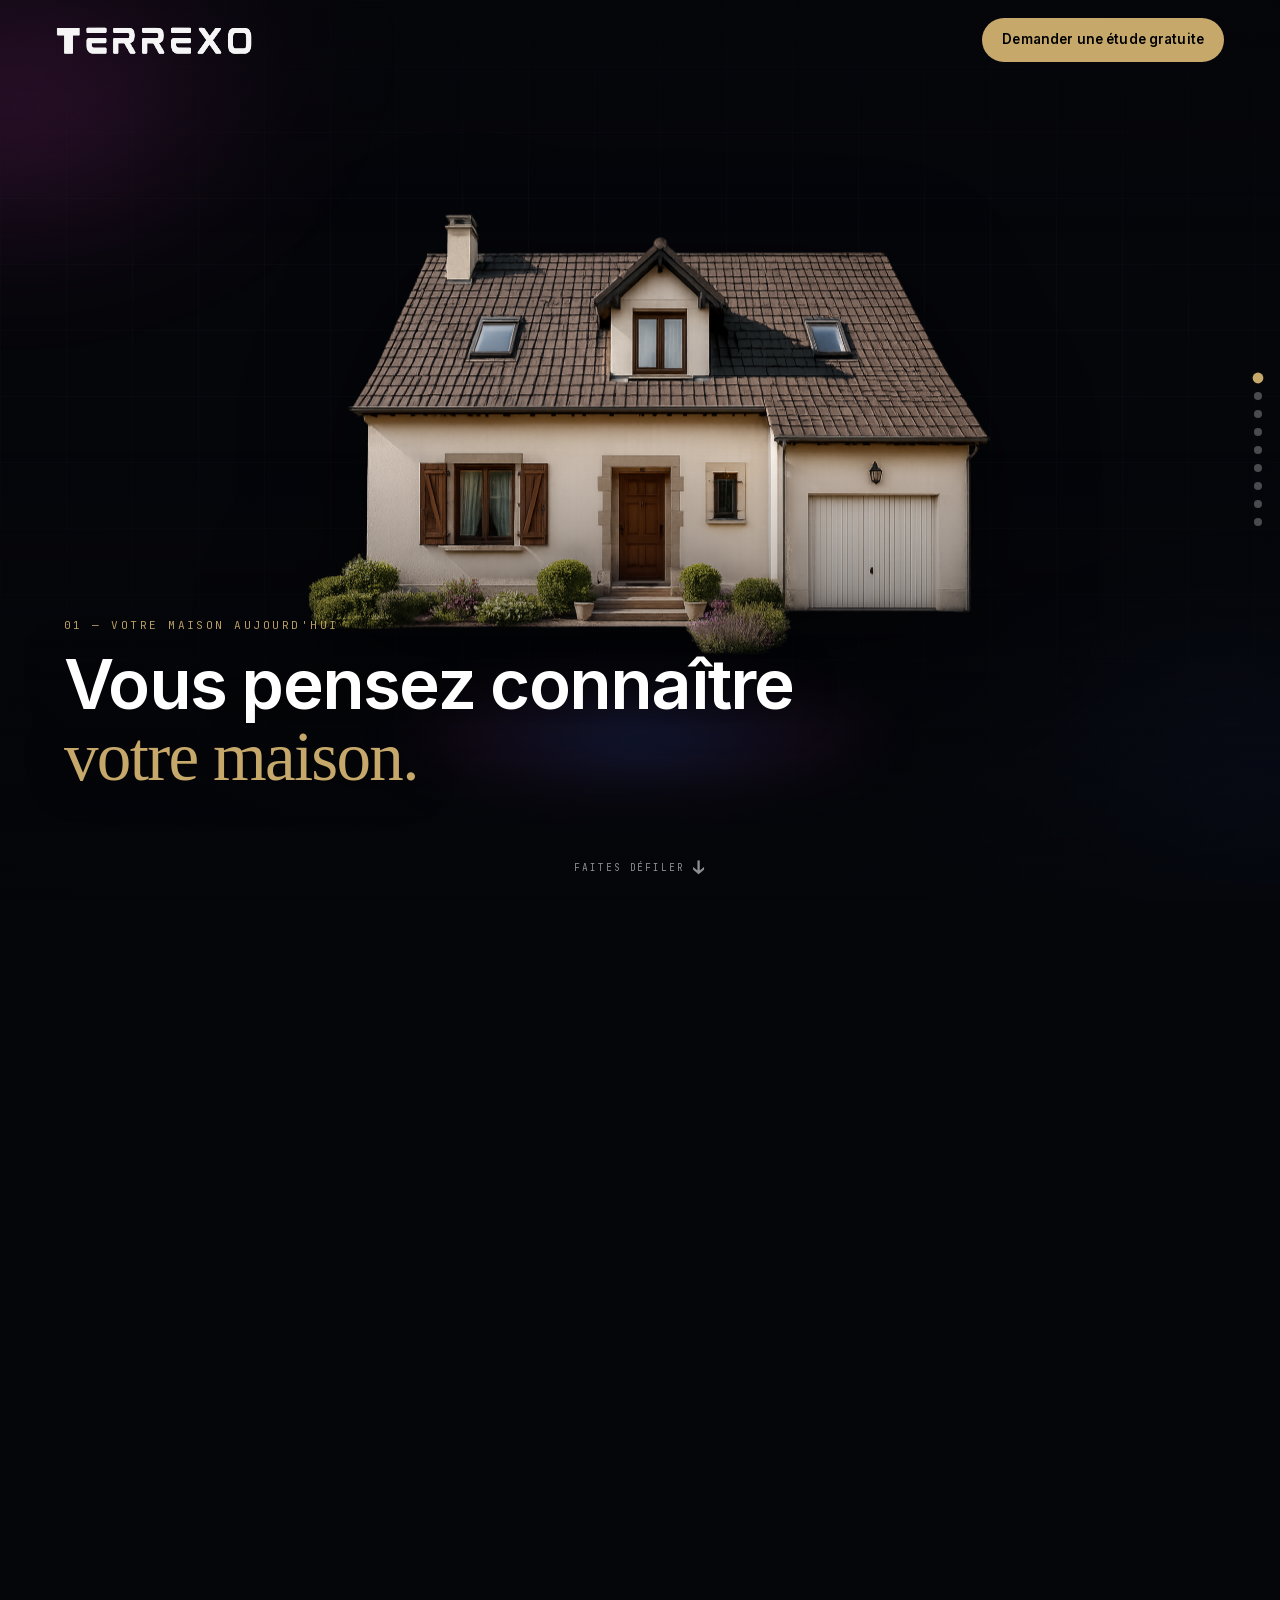
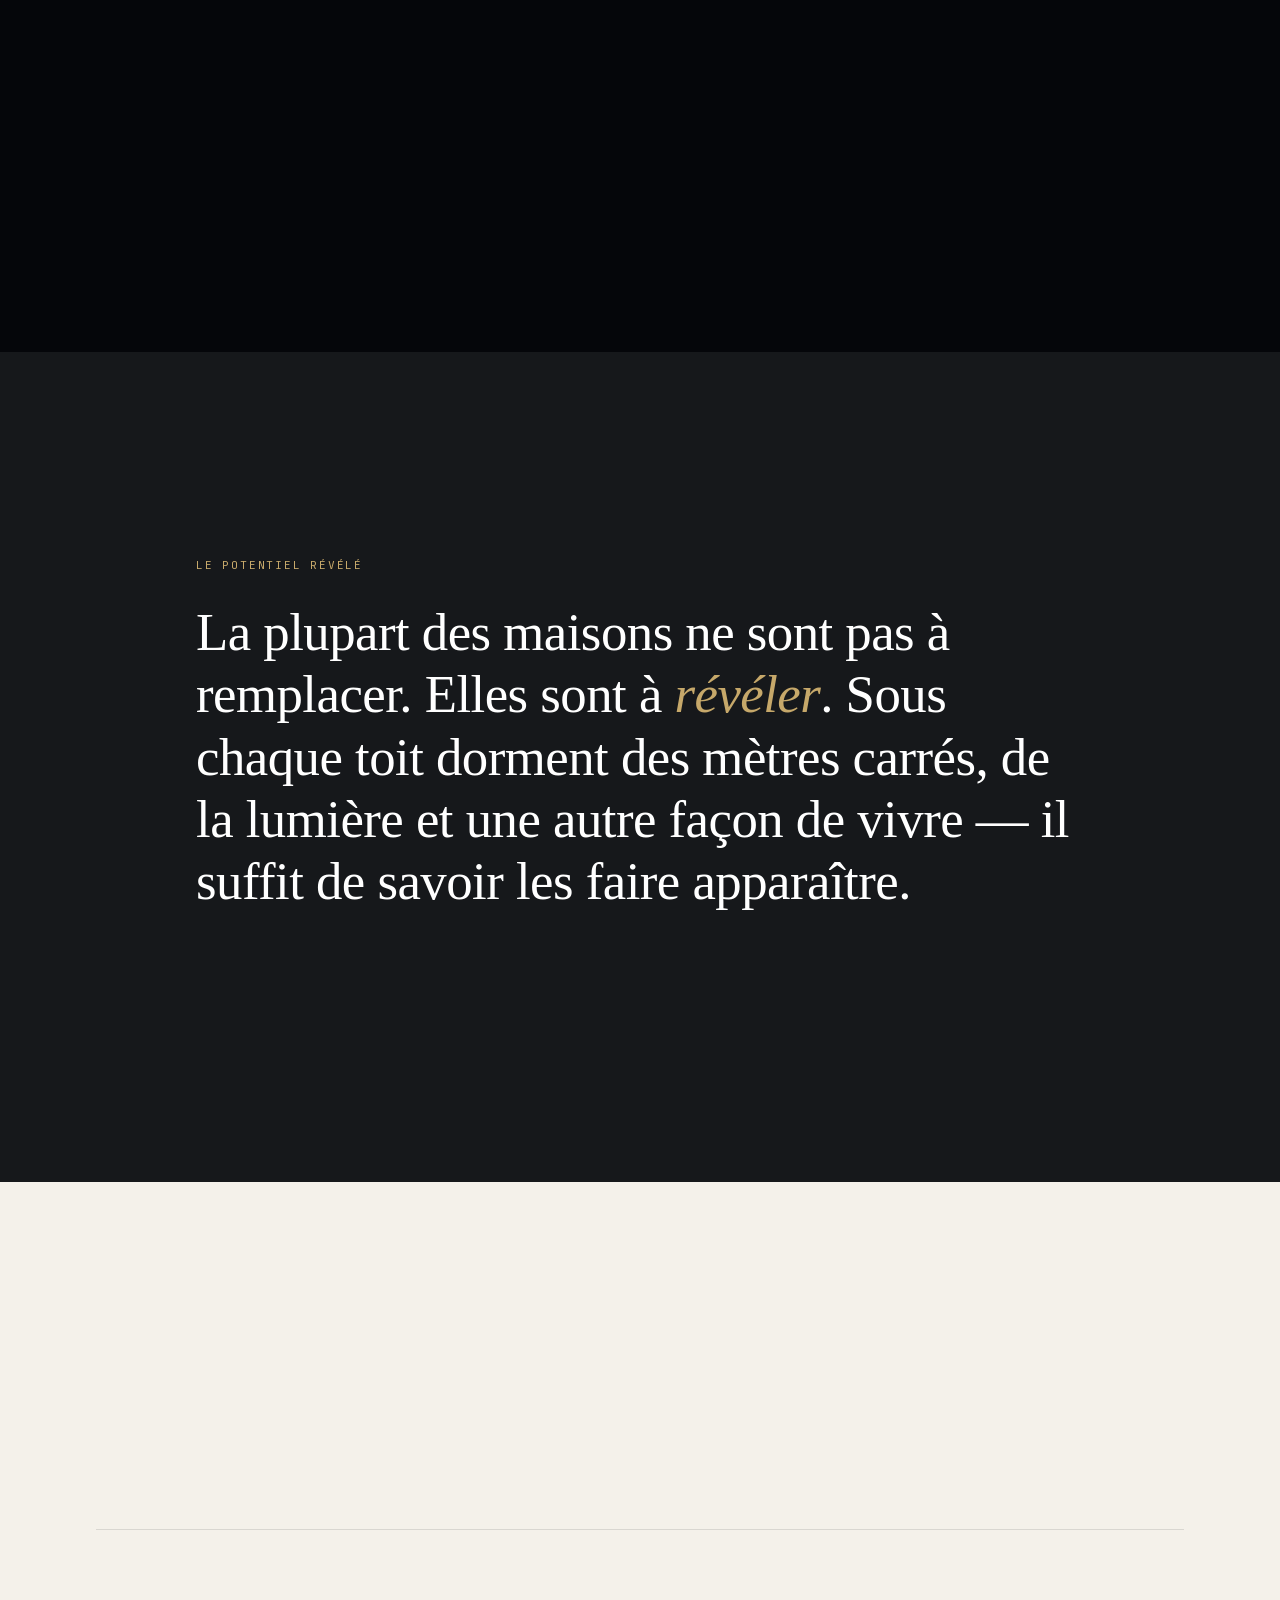
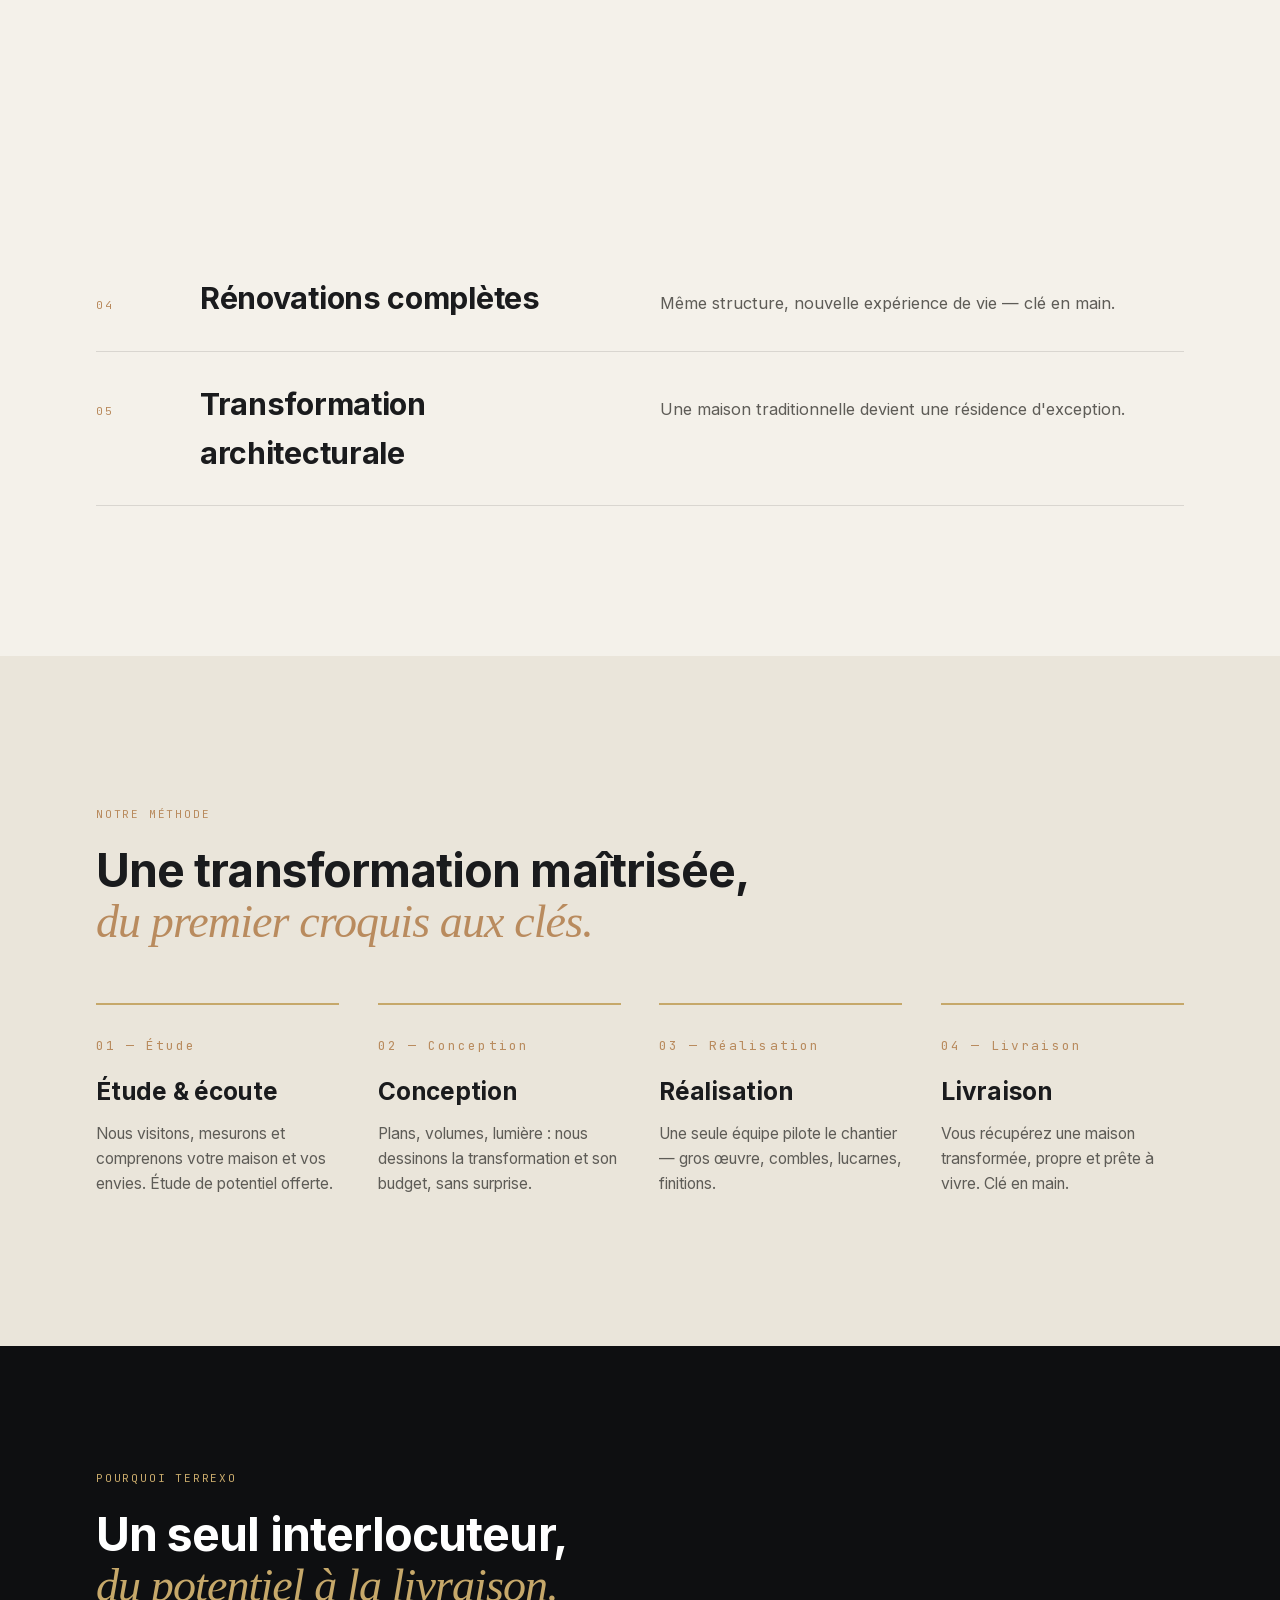
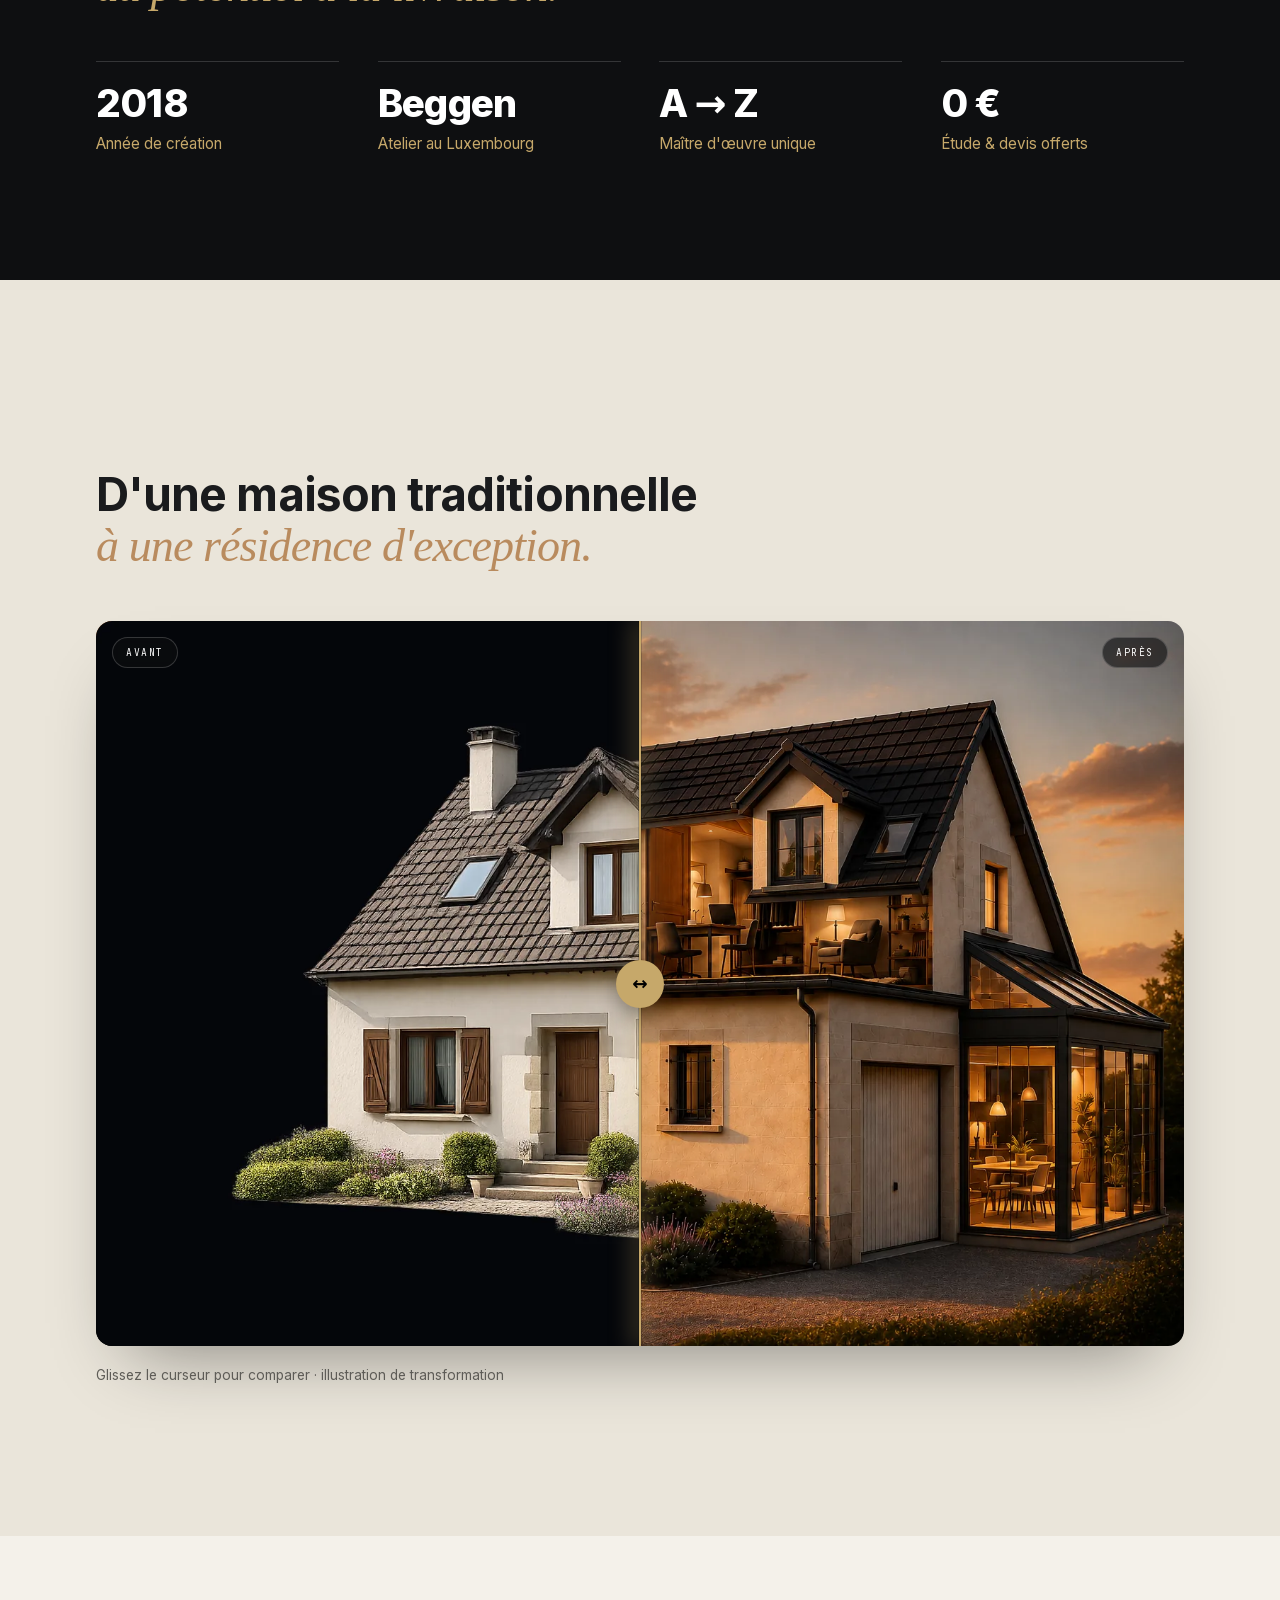
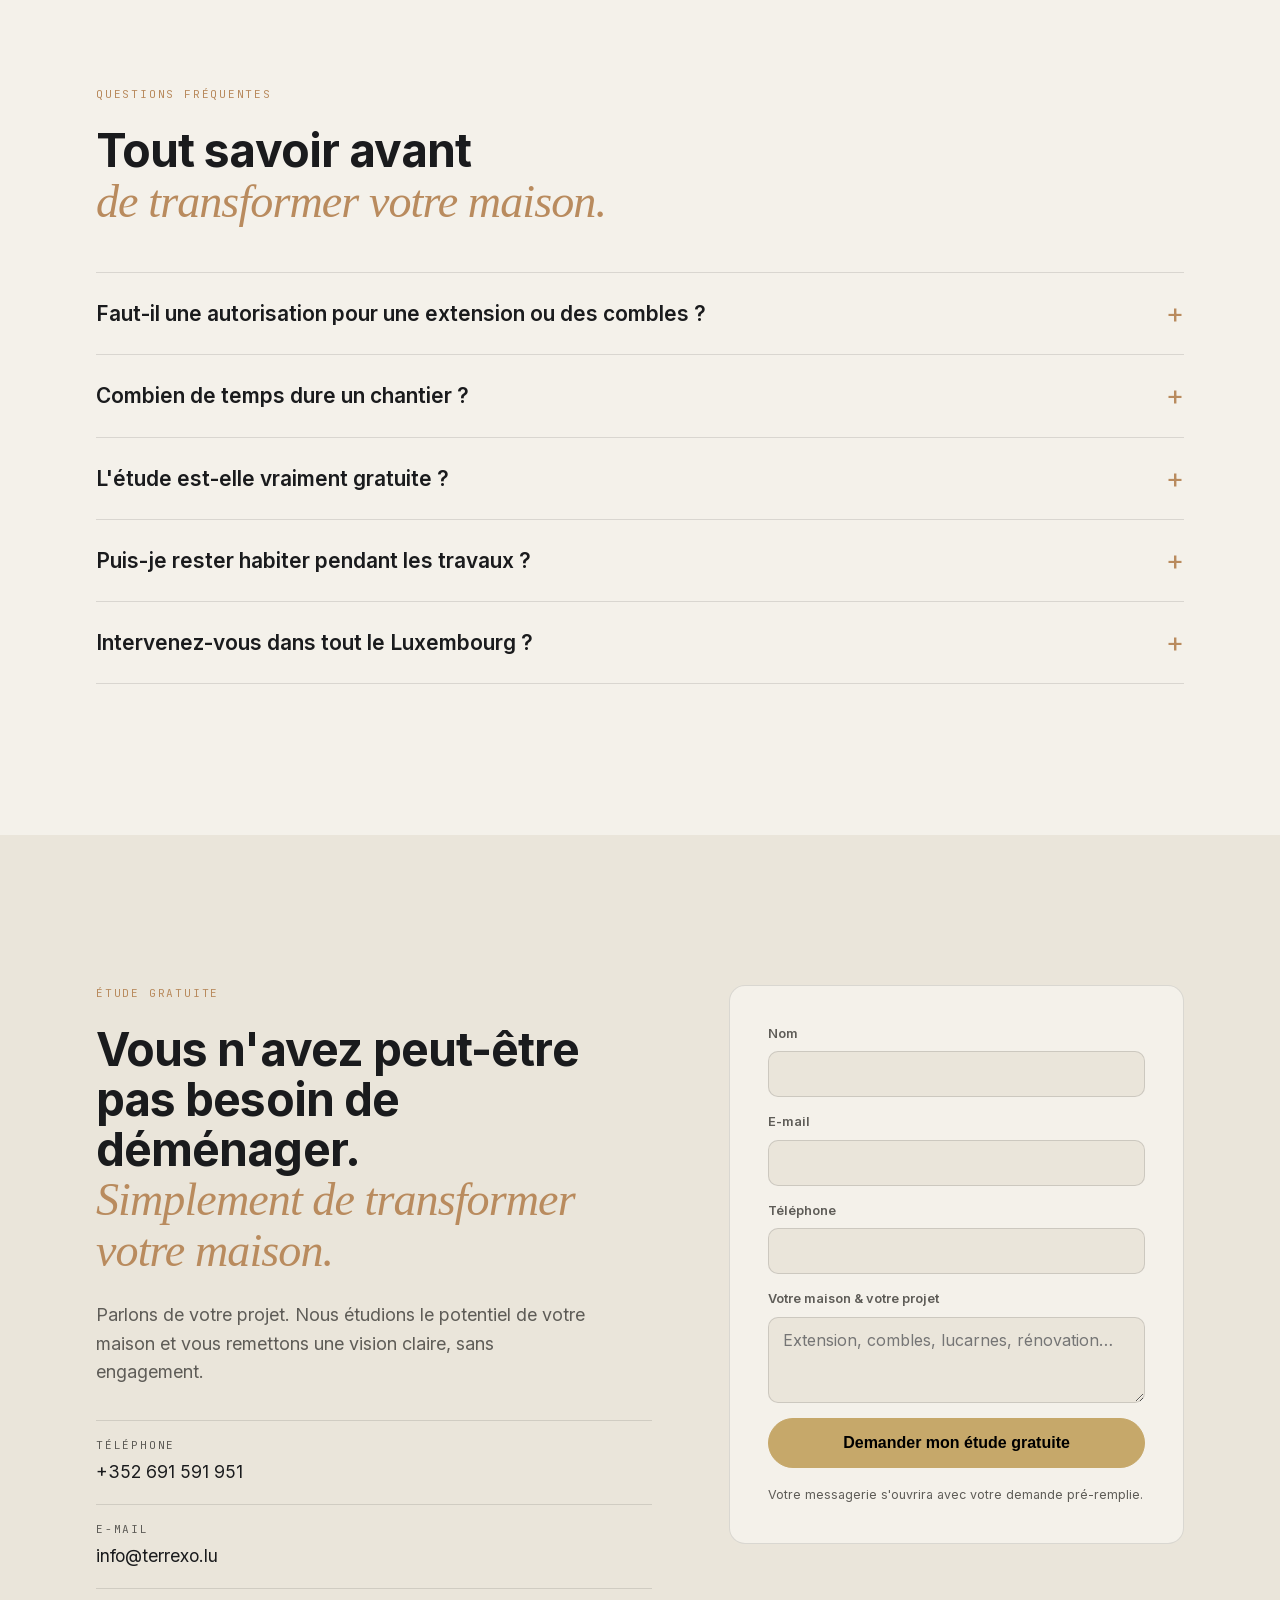
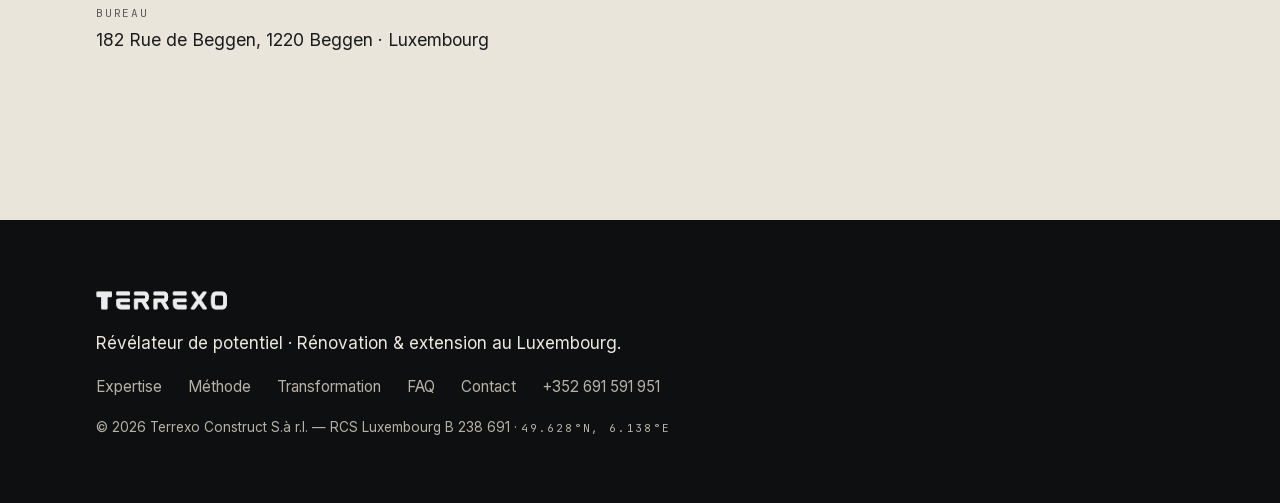
==== commit 5be988ec: "Film cinématique complet : 8 morphs chaînés (la maison se transforme au scroll) - Moteur scroll-scru" ====
--- a/index.html
+++ b/index.html
@@ -15,7 +15,7 @@
 <meta property="og:title" content="Révélez le potentiel de votre maison — Terrexo">
 <meta property="og:description" content="Extensions, combles, lucarnes et rénovations haut de gamme au Luxembourg. Une métamorphose pensée pour durer.">
 <meta property="og:url" content="https://www.terrexo.lu/">
-<meta property="og:image" content="https://www.terrexo.lu/assets/img/f10.webp">
+<meta property="og:image" content="https://www.terrexo.lu/assets/img/scenes/09_final.webp">
 <meta name="twitter:card" content="summary_large_image">
 
 <link rel="icon" type="image/png" sizes="32x32" href="assets/favicon-32x32.png">
@@ -24,10 +24,10 @@
 <link rel="manifest" href="site.webmanifest">
 
 <link rel="preload" href="assets/fonts/inter-var.woff2" as="font" type="font/woff2" crossorigin>
-<link rel="preload" href="assets/img/f01.webp" as="image">
+<link rel="preload" href="assets/img/house.png" as="image">
 <link rel="stylesheet" href="assets/css/fonts.css">
 <link rel="stylesheet" href="assets/css/story.css">
-<link rel="stylesheet" href="assets/css/film.css">
+<link rel="stylesheet" href="assets/css/cinematic.css">
 
 <script>document.documentElement.classList.remove('no-js');document.documentElement.classList.add('js');</script>
 
@@ -51,6 +51,20 @@
   "priceRange": "€€€"
 }
 </script>
+
+<script type="application/ld+json">
+{
+  "@context": "https://schema.org",
+  "@type": "FAQPage",
+  "mainEntity": [
+    { "@type": "Question", "name": "Faut-il une autorisation pour une extension ou des combles ?", "acceptedAnswer": { "@type": "Answer", "text": "Dans la plupart des communes luxembourgeoises, oui. Terrexo réalise l'étude de faisabilité et vous accompagne dans les démarches d'autorisation de bâtir." } },
+    { "@type": "Question", "name": "Combien de temps dure un chantier ?", "acceptedAnswer": { "@type": "Answer", "text": "Selon l'ampleur : quelques semaines pour un aménagement de combles, quelques mois pour une extension ou une rénovation complète. Le planning est remis avant le démarrage." } },
+    { "@type": "Question", "name": "L'étude est-elle vraiment gratuite ?", "acceptedAnswer": { "@type": "Answer", "text": "Oui. Terrexo étudie le potentiel de votre maison et vous remet une première vision et une estimation, sans engagement." } },
+    { "@type": "Question", "name": "Puis-je rester habiter pendant les travaux ?", "acceptedAnswer": { "@type": "Answer", "text": "Souvent oui, en particulier pour les combles et les extensions. Le chantier est organisé pour limiter la gêne au quotidien." } },
+    { "@type": "Question", "name": "Intervenez-vous dans tout le Luxembourg ?", "acceptedAnswer": { "@type": "Answer", "text": "Oui. Depuis l'atelier de Beggen, Terrexo intervient sur l'ensemble du Grand-Duché de Luxembourg." } }
+  ]
+}
+</script>
 </head>
 <body>
 <a class="skip-link" href="#expertise">Aller au contenu</a>
@@ -66,104 +80,186 @@
 
 <main>
 
-  <!-- ===== FILM : la maison qui se transforme ===== -->
-  <section class="film" id="film" aria-label="La transformation de votre maison">
-    <div class="film-stage">
-
-      <!-- 1 — La maison d'aujourd'hui -->
-      <article class="fr" data-cam="in">
-        <div class="fr-img" style="background-image:url('assets/img/f01.webp')"></div>
-        <div class="cap">
+  <!-- ===== FILM CINÉMATIQUE : la maison qui se transforme au scroll ===== -->
+  <section class="film cine" id="film" aria-label="La transformation de votre maison">
+    <div class="film-pin">
+      <div class="film-bg" aria-hidden="true"><div class="film-grid"></div></div>
+
+      <!-- 01 — Intro néon : la maison détourée -->
+      <div class="film-layer is-hero" data-type="house">
+        <div class="ly-platform"></div>
+        <img class="ly-house" src="assets/img/house.png" alt="Maison traditionnelle au Luxembourg avant transformation par Terrexo" width="1504" height="1023">
+      </div>
+
+      <!-- 02 — Lecture architecturale -->
+      <div class="film-layer" data-type="video">
+        <video data-src="assets/video/morph1.mp4" poster="assets/img/posters/morph1.webp" muted loop playsinline preload="none" disablepictureinpicture></video>
+      </div>
+
+      <!-- 03 — Les combles révélés -->
+      <div class="film-layer" data-type="video">
+        <video data-src="assets/video/morph2.mp4" poster="assets/img/posters/morph2.webp" muted loop playsinline preload="none" disablepictureinpicture></video>
+      </div>
+
+      <!-- 04 — L'extension -->
+      <div class="film-layer" data-type="video">
+        <video data-src="assets/video/morph3.mp4" poster="assets/img/posters/morph3.webp" muted loop playsinline preload="none" disablepictureinpicture></video>
+      </div>
+
+      <!-- 05 — Lucarnes & lumière -->
+      <div class="film-layer" data-type="video">
+        <video data-src="assets/video/morph4.mp4" poster="assets/img/posters/morph4.webp" muted loop playsinline preload="none" disablepictureinpicture></video>
+      </div>
+
+      <!-- 06 — Le seuil -->
+      <div class="film-layer" data-type="video">
+        <video data-src="assets/video/morph5.mp4" poster="assets/img/posters/morph5.webp" muted loop playsinline preload="none" disablepictureinpicture></video>
+      </div>
+
+      <!-- 07 — L'intérieur dévoilé -->
+      <div class="film-layer" data-type="video">
+        <video data-src="assets/video/morph6.mp4" poster="assets/img/posters/morph6.webp" muted loop playsinline preload="none" disablepictureinpicture></video>
+      </div>
+
+      <!-- 08 — La cuisine transformée -->
+      <div class="film-layer" data-type="video">
+        <video data-src="assets/video/morph7.mp4" poster="assets/img/posters/morph7.webp" muted loop playsinline preload="none" disablepictureinpicture></video>
+      </div>
+
+      <!-- 09 — La révélation -->
+      <div class="film-layer" data-type="video">
+        <video data-src="assets/video/morph8.mp4" poster="assets/img/posters/morph8.webp" muted loop playsinline preload="none" disablepictureinpicture></video>
+      </div>
+
+      <div class="film-veil" aria-hidden="true"></div>
+
+      <div class="film-caps">
+        <div class="film-cap" data-i="0">
           <span class="cap-k">01 — Votre maison aujourd'hui</span>
-          <h1 class="cap-t">Vous pensez connaître<br>votre maison.</h1>
-        </div>
-      </article>
-
-      <!-- 2 — Scan architectural -->
-      <article class="fr" data-cam="out">
-        <div class="fr-img" style="background-image:url('assets/img/f02.webp')"></div>
-        <div class="cap">
+          <h1 class="cap-t">Vous pensez connaître<br><em>votre maison.</em></h1>
+        </div>
+        <div class="film-cap" data-i="1">
           <span class="cap-k">02 — Lecture architecturale</span>
           <h2 class="cap-t">Nous voyons ce que<br>vous ne <em>voyez pas</em>.</h2>
         </div>
-      </article>
-
-      <!-- 3 — Les espaces cachés -->
-      <article class="fr" data-cam="in">
-        <div class="fr-img" style="background-image:url('assets/img/f03.webp')"></div>
-        <div class="cap">
-          <span class="cap-k">03 — Les espaces cachés</span>
+        <div class="film-cap" data-i="2">
+          <span class="cap-k">03 — Les combles révélés</span>
           <h2 class="cap-t">Des mètres carrés<br><em>déjà présents</em>.</h2>
         </div>
-      </article>
-
-      <!-- 4 — L'extension -->
-      <article class="fr" data-cam="out">
-        <div class="fr-img" style="background-image:url('assets/img/f04.webp')"></div>
-        <div class="cap">
+        <div class="film-cap" data-i="3">
           <span class="cap-k">04 — L'extension</span>
-          <h2 class="cap-t">Plus d'espace.<br><em>Sans déménager.</em></h2>
-        </div>
-      </article>
-
-      <!-- 5 — Les lucarnes (texte intégré à l'image) -->
-      <article class="fr" data-cam="in">
-        <div class="fr-img" style="background-image:url('assets/img/f05.webp')"></div>
-      </article>
-
-      <!-- 6 — La maison révélée (respiration, golden hour) -->
-      <article class="fr" data-cam="out">
-        <div class="fr-img" style="background-image:url('assets/img/f05b.webp')"></div>
-      </article>
-
-      <!-- 7 — Entrez chez vous -->
-      <article class="fr" data-cam="in">
-        <div class="fr-img" style="background-image:url('assets/img/f06.webp')"></div>
-        <div class="cap">
-          <span class="cap-k">05 — La lumière entre</span>
+          <h2 class="cap-t">Repousser les murs,<br><em>sans déménager</em>.</h2>
+        </div>
+        <div class="film-cap" data-i="4">
+          <span class="cap-k">05 — Lucarnes &amp; lumière</span>
+          <h2 class="cap-t">Plus d'espace.<br><em>Plus de lumière.</em></h2>
+        </div>
+        <div class="film-cap" data-i="5">
+          <span class="cap-k">06 — Le seuil</span>
           <h2 class="cap-t">Entrez <em>chez vous</em>.</h2>
         </div>
-      </article>
-
-      <!-- 8 — La cuisine avant -->
-      <article class="fr" data-cam="out">
-        <div class="fr-img" style="background-image:url('assets/img/f07.webp')"></div>
-        <div class="cap">
-          <span class="cap-k">06 — Aujourd'hui</span>
-          <h2 class="cap-t">Vous vivez avec<br>ce qui <em>existe</em>.</h2>
-        </div>
-      </article>
-
-      <!-- 9 — La vie dans la maison (vidéo, légende intégrée à l'image) -->
-      <article class="fr" data-cam="still">
-        <video src="assets/video/kitchen.mp4" poster="assets/img/f09.webp" muted loop playsinline preload="none"></video>
-      </article>
-
-      <!-- 10 — Révélation finale (texte intégré) + CTA réel -->
-      <article class="fr" data-cam="in">
-        <div class="fr-img" style="background-image:url('assets/img/f10.webp')"></div>
-        <div class="film-cta">
-          <a class="btn-gold" href="#contact">Étudier mon projet <span aria-hidden="true">→</span></a>
-        </div>
-      </article>
-
-      <div class="film-prog" aria-hidden="true"></div>
-      <div class="film-hint" aria-hidden="true">Faites défiler<b>↓</b></div>
+        <div class="film-cap" data-i="6">
+          <span class="cap-k">07 — L'intérieur dévoilé</span>
+          <h2 class="cap-t">Chaque pièce,<br><em>repensée</em>.</h2>
+        </div>
+        <div class="film-cap" data-i="7">
+          <span class="cap-k">08 — La cuisine transformée</span>
+          <h2 class="cap-t">Le quotidien,<br><em>sublimé</em>.</h2>
+        </div>
+        <div class="film-cap" data-i="8">
+          <span class="cap-k">09 — La révélation</span>
+          <h2 class="cap-t">Votre maison n'a jamais eu<br>autant de <em>potentiel</em>.</h2>
+          <a class="btn-gold scene-cta" href="#contact">Étudier mon projet <span aria-hidden="true">→</span></a>
+        </div>
+      </div>
+
+      <div class="film-hint scrollhint" aria-hidden="true">Faites défiler <b>↓</b></div>
+      <nav class="cine-prog" aria-label="Navigation entre les scènes"></nav>
+    </div>
+    <div class="film-bar" aria-hidden="true"></div>
+  </section>
+
+  <!-- ===== MANIFESTE ===== -->
+  <section class="manifesto sec--dark">
+    <div class="wrap">
+      <p class="eyebrow mono reveal">Le potentiel révélé</p>
+      <p class="manifesto-q reveal" data-d="1">La plupart des maisons ne sont pas à remplacer. Elles sont à <em>révéler</em>. Sous chaque toit dorment des mètres carrés, de la lumière et une autre façon de vivre — il suffit de savoir les faire apparaître.</p>
+      <p class="manifesto-sign mono reveal" data-d="2">Terrexo — Révélateur de potentiel · Luxembourg</p>
     </div>
   </section>
 
   <!-- ===== EXPERTISE ===== -->
   <section class="expertise" id="expertise">
     <div class="wrap">
-      <p class="eyebrow mono">Notre expertise</p>
-      <h2 class="sec-title">Terrexo ne réalise pas seulement des travaux.<br><em>Nous révélons le potentiel d'une maison.</em></h2>
+      <p class="eyebrow mono reveal">Notre expertise</p>
+      <h2 class="sec-title reveal" data-d="1">Terrexo ne réalise pas seulement des travaux.<br><em>Nous révélons le potentiel d'une maison.</em></h2>
       <ul class="exp-list">
-        <li><span class="exp-no mono">01</span><h3>Extensions de maisons</h3><p>Ossature bois ou béton, parfaitement intégrées à l'existant.</p></li>
-        <li><span class="exp-no mono">02</span><h3>Aménagement de combles</h3><p>Des mètres carrés habitables révélés sous votre toit.</p></li>
-        <li><span class="exp-no mono">03</span><h3>Création de lucarnes</h3><p>Plus de lumière naturelle, plus de volume, plus de standing.</p></li>
-        <li><span class="exp-no mono">04</span><h3>Rénovations complètes</h3><p>Même structure, nouvelle expérience de vie — clé en main.</p></li>
-        <li><span class="exp-no mono">05</span><h3>Transformation architecturale</h3><p>Une maison traditionnelle devient une résidence d'exception.</p></li>
+        <li class="reveal"><span class="exp-no mono">01</span><h3>Extensions de maisons</h3><p>Ossature bois ou béton, parfaitement intégrées à l'existant.</p></li>
+        <li class="reveal"><span class="exp-no mono">02</span><h3>Aménagement de combles</h3><p>Des mètres carrés habitables révélés sous votre toit.</p></li>
+        <li class="reveal"><span class="exp-no mono">03</span><h3>Création de lucarnes</h3><p>Plus de lumière naturelle, plus de volume, plus de standing.</p></li>
+        <li class="reveal"><span class="exp-no mono">04</span><h3>Rénovations complètes</h3><p>Même structure, nouvelle expérience de vie — clé en main.</p></li>
+        <li class="reveal"><span class="exp-no mono">05</span><h3>Transformation architecturale</h3><p>Une maison traditionnelle devient une résidence d'exception.</p></li>
       </ul>
+    </div>
+  </section>
+
+  <!-- ===== APPROCHE ===== -->
+  <section class="approche" id="approche">
+    <div class="wrap">
+      <p class="eyebrow mono reveal">Notre méthode</p>
+      <h2 class="sec-title reveal" data-d="1">Une transformation maîtrisée,<br><em>du premier croquis aux clés.</em></h2>
+      <ol class="steps">
+        <li class="step reveal" data-d="1"><span class="step-n">01 — Étude</span><h3>Étude &amp; écoute</h3><p>Nous visitons, mesurons et comprenons votre maison et vos envies. Étude de potentiel offerte.</p></li>
+        <li class="step reveal" data-d="2"><span class="step-n">02 — Conception</span><h3>Conception</h3><p>Plans, volumes, lumière : nous dessinons la transformation et son budget, sans surprise.</p></li>
+        <li class="step reveal" data-d="3"><span class="step-n">03 — Réalisation</span><h3>Réalisation</h3><p>Une seule équipe pilote le chantier — gros œuvre, combles, lucarnes, finitions.</p></li>
+        <li class="step reveal" data-d="4"><span class="step-n">04 — Livraison</span><h3>Livraison</h3><p>Vous récupérez une maison transformée, propre et prête à vivre. Clé en main.</p></li>
+      </ol>
+    </div>
+  </section>
+
+  <!-- ===== ENGAGEMENTS ===== -->
+  <section class="engage sec--dark2">
+    <div class="wrap">
+      <p class="eyebrow mono reveal">Pourquoi Terrexo</p>
+      <h2 class="sec-title reveal" data-d="1">Un seul interlocuteur,<br><em>du potentiel à la livraison.</em></h2>
+      <div class="engage-grid">
+        <div class="engage-item reveal" data-d="1"><span class="engage-k">2018</span><span class="engage-l">Année de création</span></div>
+        <div class="engage-item reveal" data-d="2"><span class="engage-k">Beggen</span><span class="engage-l">Atelier au Luxembourg</span></div>
+        <div class="engage-item reveal" data-d="3"><span class="engage-k">A → Z</span><span class="engage-l">Maître d'œuvre unique</span></div>
+        <div class="engage-item reveal" data-d="4"><span class="engage-k">0 €</span><span class="engage-l">Étude &amp; devis offerts</span></div>
+      </div>
+    </div>
+  </section>
+
+  <!-- ===== RÉALISATIONS / AVANT-APRÈS ===== -->
+  <section class="realis" id="realisations">
+    <div class="wrap">
+      <p class="eyebrow mono reveal">La transformation</p>
+      <h2 class="sec-title reveal" data-d="1">D'une maison traditionnelle<br><em>à une résidence d'exception.</em></h2>
+      <div class="ba reveal" data-d="2" data-ba>
+        <div class="ba-after"><img src="assets/img/scenes/05_lucarnes.webp" alt="La maison transformée par Terrexo — extension et combles, à l'heure dorée" width="1536" height="1024" loading="lazy"></div>
+        <div class="ba-before"><img src="assets/img/scenes/01_maison.webp" alt="La maison traditionnelle avant transformation" width="1536" height="1024" loading="lazy"></div>
+        <span class="ba-tag is-before">Avant</span>
+        <span class="ba-tag is-after">Après</span>
+        <div class="ba-handle" aria-hidden="true"></div>
+        <input class="ba-range" type="range" min="0" max="100" value="50" aria-label="Comparer avant et après">
+      </div>
+      <p class="realis-note reveal">Glissez le curseur pour comparer · illustration de transformation</p>
+    </div>
+  </section>
+
+  <!-- ===== FAQ ===== -->
+  <section class="faq" id="faq">
+    <div class="wrap">
+      <p class="eyebrow mono reveal">Questions fréquentes</p>
+      <h2 class="sec-title reveal" data-d="1">Tout savoir avant<br><em>de transformer votre maison.</em></h2>
+      <div class="faq-list reveal" data-d="2">
+        <details><summary>Faut-il une autorisation pour une extension ou des combles ?</summary><p>Dans la plupart des communes luxembourgeoises, oui. Nous réalisons l'étude de faisabilité et vous accompagnons dans les démarches d'autorisation de bâtir.</p></details>
+        <details><summary>Combien de temps dure un chantier ?</summary><p>Selon l'ampleur : quelques semaines pour un aménagement de combles, quelques mois pour une extension ou une rénovation complète. Le planning vous est remis avant le démarrage.</p></details>
+        <details><summary>L'étude est-elle vraiment gratuite ?</summary><p>Oui. Nous étudions le potentiel de votre maison et vous remettons une première vision et une estimation, sans engagement.</p></details>
+        <details><summary>Puis-je rester habiter pendant les travaux ?</summary><p>Souvent oui, en particulier pour les combles et les extensions. Nous organisons le chantier pour limiter la gêne au quotidien.</p></details>
+        <details><summary>Intervenez-vous dans tout le Luxembourg ?</summary><p>Oui. Depuis notre atelier de Beggen, nous intervenons sur l'ensemble du Grand-Duché.</p></details>
+      </div>
     </div>
   </section>
 
@@ -171,17 +267,17 @@
   <section class="contact" id="contact">
     <div class="wrap contact-grid">
       <div class="contact-text">
-        <p class="eyebrow mono">Étude gratuite</p>
-        <h2 class="sec-title">Vous n'avez peut-être pas besoin de déménager.<br><em>Simplement de transformer votre maison.</em></h2>
-        <p class="contact-lead">Parlons de votre projet. Nous étudions le potentiel de votre maison et vous remettons une vision claire, sans engagement.</p>
-        <div class="contact-rows">
+        <p class="eyebrow mono reveal">Étude gratuite</p>
+        <h2 class="sec-title reveal" data-d="1">Vous n'avez peut-être pas besoin de déménager.<br><em>Simplement de transformer votre maison.</em></h2>
+        <p class="contact-lead reveal" data-d="2">Parlons de votre projet. Nous étudions le potentiel de votre maison et vous remettons une vision claire, sans engagement.</p>
+        <div class="contact-rows reveal" data-d="3">
           <a href="tel:+352691591951"><span class="mono">Téléphone</span>+352 691 591 951</a>
           <a href="mailto:info@terrexo.lu"><span class="mono">E-mail</span>info@terrexo.lu</a>
           <p><span class="mono">Bureau</span>182 Rue de Beggen, 1220 Beggen · Luxembourg</p>
         </div>
       </div>
 
-      <form class="form" id="devis-form" novalidate>
+      <form class="form reveal" data-d="2" id="devis-form" novalidate>
         <label>Nom<input type="text" name="nom" autocomplete="name" required></label>
         <label>E-mail<input type="email" name="email" autocomplete="email" required></label>
         <label>Téléphone<input type="tel" name="tel" autocomplete="tel"></label>
@@ -197,10 +293,18 @@
   <div class="wrap ft-inner">
     <img class="ft-logo" src="assets/terrexo-logo.svg" alt="Terrexo" width="132" height="34">
     <p class="ft-tag">Révélateur de potentiel · Rénovation &amp; extension au Luxembourg.</p>
+    <nav class="ft-nav" aria-label="Sections">
+      <a href="#expertise">Expertise</a>
+      <a href="#approche">Méthode</a>
+      <a href="#realisations">Transformation</a>
+      <a href="#faq">FAQ</a>
+      <a href="#contact">Contact</a>
+      <a href="tel:+352691591951">+352 691 591 951</a>
+    </nav>
     <p class="ft-legal">© <span id="year">2026</span> Terrexo Construct S.à r.l. — RCS Luxembourg B 238 691 · <span class="mono">49.628°N, 6.138°E</span></p>
   </div>
 </footer>
 
-<script src="assets/js/film.js" defer></script>
+<script src="assets/js/cinematic.js" defer></script>
 </body>
 </html>
--- a/assets/css/story.css
+++ b/assets/css/story.css
@@ -263,3 +263,93 @@
   .act-idx,.act-title,.act-sub,.metrics,.btn-gold,.callout,.badge,.ba-tag--after{opacity:1!important;transform:none!important;}
   .scroll-hint span{animation:none;}
 }
+
+/* ============================================================
+   SITE COMPLET — sections premium + cinétique de révélation
+   (ajout : manifeste, approche, engagements, réalisations
+    avant/après, FAQ, footer nav)
+   ============================================================ */
+
+/* ---------- Révélation au scroll ---------- */
+.reveal{opacity:0;transform:translateY(28px);transition:opacity .9s var(--ease),transform .9s var(--ease);will-change:opacity,transform;}
+.reveal.in{opacity:1;transform:none;}
+.reveal[data-d="1"]{transition-delay:.08s}
+.reveal[data-d="2"]{transition-delay:.16s}
+.reveal[data-d="3"]{transition-delay:.24s}
+.reveal[data-d="4"]{transition-delay:.32s}
+.reveal[data-d="5"]{transition-delay:.40s}
+
+/* en-têtes sur fond sombre */
+.sec--dark{background:var(--anthra);color:var(--on-dark);}
+.sec--dark2{background:var(--anthra-2);color:var(--on-dark);}
+.sec--dark .sec-title,.sec--dark2 .sec-title{color:#fff;}
+.sec--dark .sec-title em,.sec--dark2 .sec-title em{color:var(--gold-soft);}
+.sec--dark .eyebrow,.sec--dark2 .eyebrow{color:var(--gold-soft);}
+
+/* ---------- Manifeste (pont film → contenu) ---------- */
+.manifesto{padding-block:clamp(96px,16vw,210px);position:relative;z-index:1;}
+.manifesto .wrap{max-width:1000px;}
+.manifesto-q{font-family:var(--font-serif);font-weight:500;font-size:clamp(1.7rem,4.2vw,3.3rem);
+  line-height:1.18;letter-spacing:-.01em;margin:26px 0 0;color:#fff;}
+.manifesto-q em{color:var(--gold-soft);}
+.manifesto-sign{margin-top:36px;color:var(--on-dark-soft);}
+
+/* ---------- Approche (4 temps) ---------- */
+.approche{background:var(--bone-2);color:var(--ink);padding-block:clamp(80px,12vw,150px);}
+.steps{list-style:none;margin:56px 0 0;padding:0;display:grid;grid-template-columns:repeat(4,1fr);gap:clamp(22px,3vw,44px);}
+.step{position:relative;padding-top:26px;border-top:2px solid var(--gold);}
+.step-n{font-family:var(--font-mono);color:var(--wood);font-size:.8rem;letter-spacing:.16em;}
+.step h3{font-size:clamp(1.15rem,1.9vw,1.55rem);margin:14px 0 10px;color:var(--ink);letter-spacing:-.01em;}
+.step p{margin:0;color:var(--ink-soft);font-size:.98rem;}
+
+/* ---------- Engagements (bande sombre, preuves réelles) ---------- */
+.engage{padding-block:clamp(72px,10vw,124px);}
+.engage-grid{display:grid;grid-template-columns:repeat(4,1fr);gap:clamp(26px,3vw,48px);margin-top:50px;}
+.engage-item{border-top:1px solid rgba(255,255,255,.16);padding-top:22px;}
+.engage-k{display:block;font-size:clamp(1.5rem,3vw,2.4rem);font-weight:800;letter-spacing:-.02em;color:#fff;line-height:1;}
+.engage-l{display:block;margin-top:10px;color:var(--gold-soft);font-size:.95rem;}
+
+/* ---------- Réalisations : comparateur avant / après ---------- */
+.realis{background:var(--bone-2);color:var(--ink);padding-block:clamp(80px,12vw,150px);}
+.ba{position:relative;margin-top:50px;border-radius:16px;overflow:hidden;aspect-ratio:3/2;--pos:50%;
+  box-shadow:0 36px 70px -34px rgba(0,0,0,.45);touch-action:none;}
+.ba img{position:absolute;inset:0;width:100%;height:100%;object-fit:cover;pointer-events:none;}
+.ba-before{position:absolute;inset:0;clip-path:inset(0 calc(100% - var(--pos)) 0 0);}
+.ba-handle{position:absolute;top:0;bottom:0;left:var(--pos);width:2px;background:var(--gold);
+  box-shadow:0 0 0 1px rgba(0,0,0,.18),0 0 24px 3px rgba(198,168,106,.6);transform:translateX(-1px);pointer-events:none;}
+.ba-handle::after{content:"";position:absolute;top:50%;left:50%;width:48px;height:48px;transform:translate(-50%,-50%);
+  border-radius:50%;background:var(--gold);box-shadow:0 8px 20px rgba(0,0,0,.32);}
+.ba-handle::before{content:"\2194";position:absolute;top:50%;left:50%;transform:translate(-50%,-50%);z-index:2;color:#000;font-size:1.15rem;font-weight:700;}
+.ba-range{position:absolute;inset:0;width:100%;height:100%;margin:0;opacity:0;cursor:ew-resize;}
+.ba-tag{position:absolute;top:16px;padding:7px 13px;border-radius:999px;font-family:var(--font-mono);
+  font-size:.6rem;letter-spacing:.16em;text-transform:uppercase;background:rgba(14,15,17,.62);color:#fff;backdrop-filter:blur(4px);}
+.ba-tag.is-before{left:16px;}
+.ba-tag.is-after{right:16px;}
+.realis-note{margin:18px 0 0;color:var(--ink-soft);font-size:.86rem;}
+
+/* ---------- FAQ ---------- */
+.faq{background:var(--bone);color:var(--ink);padding-block:clamp(80px,12vw,150px);}
+.faq-list{margin-top:46px;border-top:1px solid rgba(26,27,29,.12);}
+.faq-list details{border-bottom:1px solid rgba(26,27,29,.12);}
+.faq-list summary{list-style:none;cursor:pointer;display:flex;justify-content:space-between;gap:20px;align-items:center;
+  padding:24px 0;font-size:clamp(1.05rem,1.8vw,1.3rem);font-weight:600;color:var(--ink);}
+.faq-list summary::-webkit-details-marker{display:none;}
+.faq-list summary::after{content:"+";font-weight:400;font-size:1.7rem;line-height:1;color:var(--wood);transition:transform .3s var(--ease);}
+.faq-list details[open] summary::after{transform:rotate(45deg);}
+.faq-list p{margin:0 0 26px;color:var(--ink-soft);max-width:72ch;}
+
+/* ---------- Footer nav ---------- */
+.ft-nav{display:flex;flex-wrap:wrap;gap:8px 26px;margin:4px 0;}
+.ft-nav a{color:var(--on-dark-soft);transition:color .3s var(--ease);font-size:.95rem;}
+.ft-nav a:hover{color:var(--gold-soft);}
+
+@media (max-width:860px){
+  .steps{grid-template-columns:1fr 1fr;}
+  .engage-grid{grid-template-columns:1fr 1fr;}
+}
+@media (max-width:520px){
+  .steps{grid-template-columns:1fr;}
+}
+
+html:not(.js) .reveal{opacity:1;transform:none;}
+@media (prefers-reduced-motion:reduce){.reveal{opacity:1;transform:none;transition:none;}}
--- a/assets/css/cinematic.css
+++ b/assets/css/cinematic.css
@@ -0,0 +1,116 @@
+/* ============================================================
+   Terrexo — Moteur cinématique
+   « Film » scroll-scrubbé : une scène épinglée où le scroll
+   pilote, image par image, la transformation de la maison.
+   Les vidéos Kling sont enchaînées par fondus ; les images
+   fixes reçoivent un léger mouvement de caméra (Ken Burns).
+   ============================================================ */
+:root{
+  --gold-soft:#c6a86a;
+  --font-mono:'JetBrains Mono',ui-monospace,monospace;
+  --c1:217,70,200;   /* néon magenta (piloté au scroll) */
+  --c2:60,120,255;   /* néon bleu    (piloté au scroll) */
+  --p1x:28%; --p1y:32%;
+  --p2x:74%; --p2y:64%;
+}
+
+.cine{position:relative;z-index:1;background:#05060a;color:#fff;}
+
+/* ===================== FILM ===================== */
+/* .film = section HAUTE (sa hauteur = course de scroll, posée en JS) */
+.film{position:relative;background:#05060a;}
+/* .film-pin = scène épinglée plein écran */
+.film-pin{position:sticky;top:0;height:100svh;min-height:560px;overflow:hidden;background:#05060a;}
+
+/* --- Fond néon (signature de l'intro, visible derrière la maison détourée) --- */
+.film-bg{position:absolute;inset:0;z-index:0;background:#05060a;}
+.film-bg::before{content:"";position:absolute;inset:-15%;
+  background:
+    radial-gradient(34% 34% at var(--p1x) var(--p1y), rgba(var(--c1),.40) 0%, rgba(var(--c1),.10) 34%, transparent 58%),
+    radial-gradient(36% 36% at var(--p2x) var(--p2y), rgba(var(--c2),.36) 0%, rgba(var(--c2),.09) 36%, transparent 60%);
+  filter:blur(55px);transition:background .15s linear;}
+.film-bg::after{content:"";position:absolute;inset:0;pointer-events:none;
+  background:
+    radial-gradient(120% 100% at 50% 42%, transparent 46%, rgba(0,0,0,.62) 100%),
+    linear-gradient(180deg, rgba(5,6,10,.30) 0%, rgba(5,6,10,0) 30%, rgba(5,6,10,.55) 100%);}
+.film-grid{position:absolute;inset:0;pointer-events:none;opacity:.55;
+  background:
+    linear-gradient(rgba(150,170,220,.05) 1px, transparent 1px) 0 0/66px 66px,
+    linear-gradient(90deg, rgba(150,170,220,.05) 1px, transparent 1px) 0 0/66px 66px;
+  -webkit-mask-image:radial-gradient(120% 90% at 50% 45%, #000 30%, transparent 78%);
+          mask-image:radial-gradient(120% 90% at 50% 45%, #000 30%, transparent 78%);
+  animation:gridDrift 26s linear infinite;}
+@keyframes gridDrift{0%{background-position:0 0,0 0;}100%{background-position:0 66px,66px 0;}}
+
+/* --- Couches média empilées (opacité pilotée au scroll => fondus) --- */
+.film-layer{position:absolute;inset:0;z-index:2;opacity:0;will-change:opacity;
+  backface-visibility:hidden;}
+.film-layer video,
+.film-layer .ly-img{position:absolute;inset:0;width:100%;height:100%;
+  object-fit:cover;will-change:transform;}
+.ly-img{background-size:cover;background-position:center;}
+
+/* Couche intro : maison détourée centrée + socle néon */
+.film-layer.is-hero{display:flex;align-items:center;justify-content:center;opacity:1;}
+.film-layer.is-hero .ly-platform{position:absolute;left:50%;top:73%;transform:translateX(-50%);
+  width:52vw;height:18vh;border-radius:50%;
+  background:radial-gradient(closest-side, rgba(var(--c2),.45), rgba(var(--c1),.14) 55%, transparent 76%);
+  filter:blur(26px);}
+.film-layer.is-hero .ly-house{position:relative;width:auto;height:auto;max-width:60vw;max-height:60vh;
+  object-fit:contain;filter:drop-shadow(0 30px 55px rgba(0,0,0,.7));will-change:transform;}
+
+/* Voile pour la lisibilité du texte */
+.film-veil{position:absolute;inset:0;z-index:3;pointer-events:none;
+  background:linear-gradient(180deg, rgba(5,6,10,.42) 0%, rgba(5,6,10,0) 26%, rgba(5,6,10,0) 50%, rgba(5,6,10,.82) 100%);}
+
+/* --- Légendes (une par segment, fondu au scroll) --- */
+.film-caps{position:absolute;inset:0;z-index:4;pointer-events:none;}
+.film-cap{position:absolute;left:clamp(24px,5vw,76px);bottom:clamp(64px,12vh,120px);
+  max-width:min(820px,84vw);opacity:0;will-change:opacity,transform;}
+.film-cap .scene-cta{pointer-events:auto;margin-top:28px;display:inline-flex;}
+
+.cap-k{display:block;font-family:var(--font-mono);text-transform:uppercase;letter-spacing:.22em;
+  font-size:.7rem;color:var(--gold-soft);margin-bottom:14px;opacity:.92;}
+.cap-t{font-size:clamp(2rem,5.4vw,4.4rem);line-height:1.03;letter-spacing:-.025em;font-weight:600;
+  text-shadow:0 2px 40px rgba(0,0,0,.6);margin:0;}
+.cap-t em{color:var(--gold-soft);font-weight:500;font-style:normal;}
+
+/* --- Indice de scroll --- */
+.film-hint{position:absolute;bottom:18px;left:50%;transform:translateX(-50%);z-index:6;
+  font-family:var(--font-mono);font-size:.6rem;letter-spacing:.2em;text-transform:uppercase;
+  color:rgba(255,255,255,.55);display:flex;align-items:center;gap:8px;transition:opacity .4s ease;}
+.film-hint b{font-size:1.1rem;animation:hintBob 1.8s ease-in-out infinite;}
+@keyframes hintBob{0%,100%{transform:translateY(0);}50%{transform:translateY(4px);}}
+
+/* --- Barre de progression du film (fine, en haut) --- */
+.film-bar{position:fixed;left:0;top:0;height:3px;width:0;z-index:60;
+  background:linear-gradient(90deg, rgba(var(--c1),.9), var(--gold-soft));
+  box-shadow:0 0 12px rgba(var(--c2),.6);transition:width .08s linear;}
+
+/* --- Pastilles latérales --- */
+.cine-prog{position:fixed;top:50%;right:18px;transform:translateY(-50%);z-index:60;
+  display:flex;flex-direction:column;gap:10px;}
+.cine-prog button{width:8px;height:8px;border-radius:50%;border:0;padding:0;cursor:pointer;
+  background:rgba(255,255,255,.28);transition:background .3s,transform .3s;}
+.cine-prog button.on{background:var(--gold-soft);transform:scale(1.35);}
+
+@media (max-width:760px){
+  .film-layer.is-hero .ly-house{max-width:86vw;max-height:46vh;}
+  .film-layer.is-hero .ly-platform{width:78vw;}
+  .cine-prog{display:none;}
+}
+
+/* ===================== REPLIS (a11y / no-js) =====================
+   Le JS bascule en mode empilé pour prefers-reduced-motion.
+   En l'absence de JS, on dépile aussi proprement.            */
+.is-static .film-pin{position:static;height:auto;}
+.is-static .film-layer{position:relative;height:100svh;opacity:1!important;visibility:visible!important;}
+.is-static .film-veil{display:none;}
+.is-static .film-bar,.is-static .film-hint{display:none;}
+
+html:not(.js) .film{height:auto!important;}
+html:not(.js) .film-pin{position:static;height:auto;}
+html:not(.js) .film-layer{position:relative;height:100svh;opacity:1;}
+html:not(.js) .film-bg{position:absolute;}
+html:not(.js) .film-veil{display:none;}
+html:not(.js) .film-cap{opacity:1;}
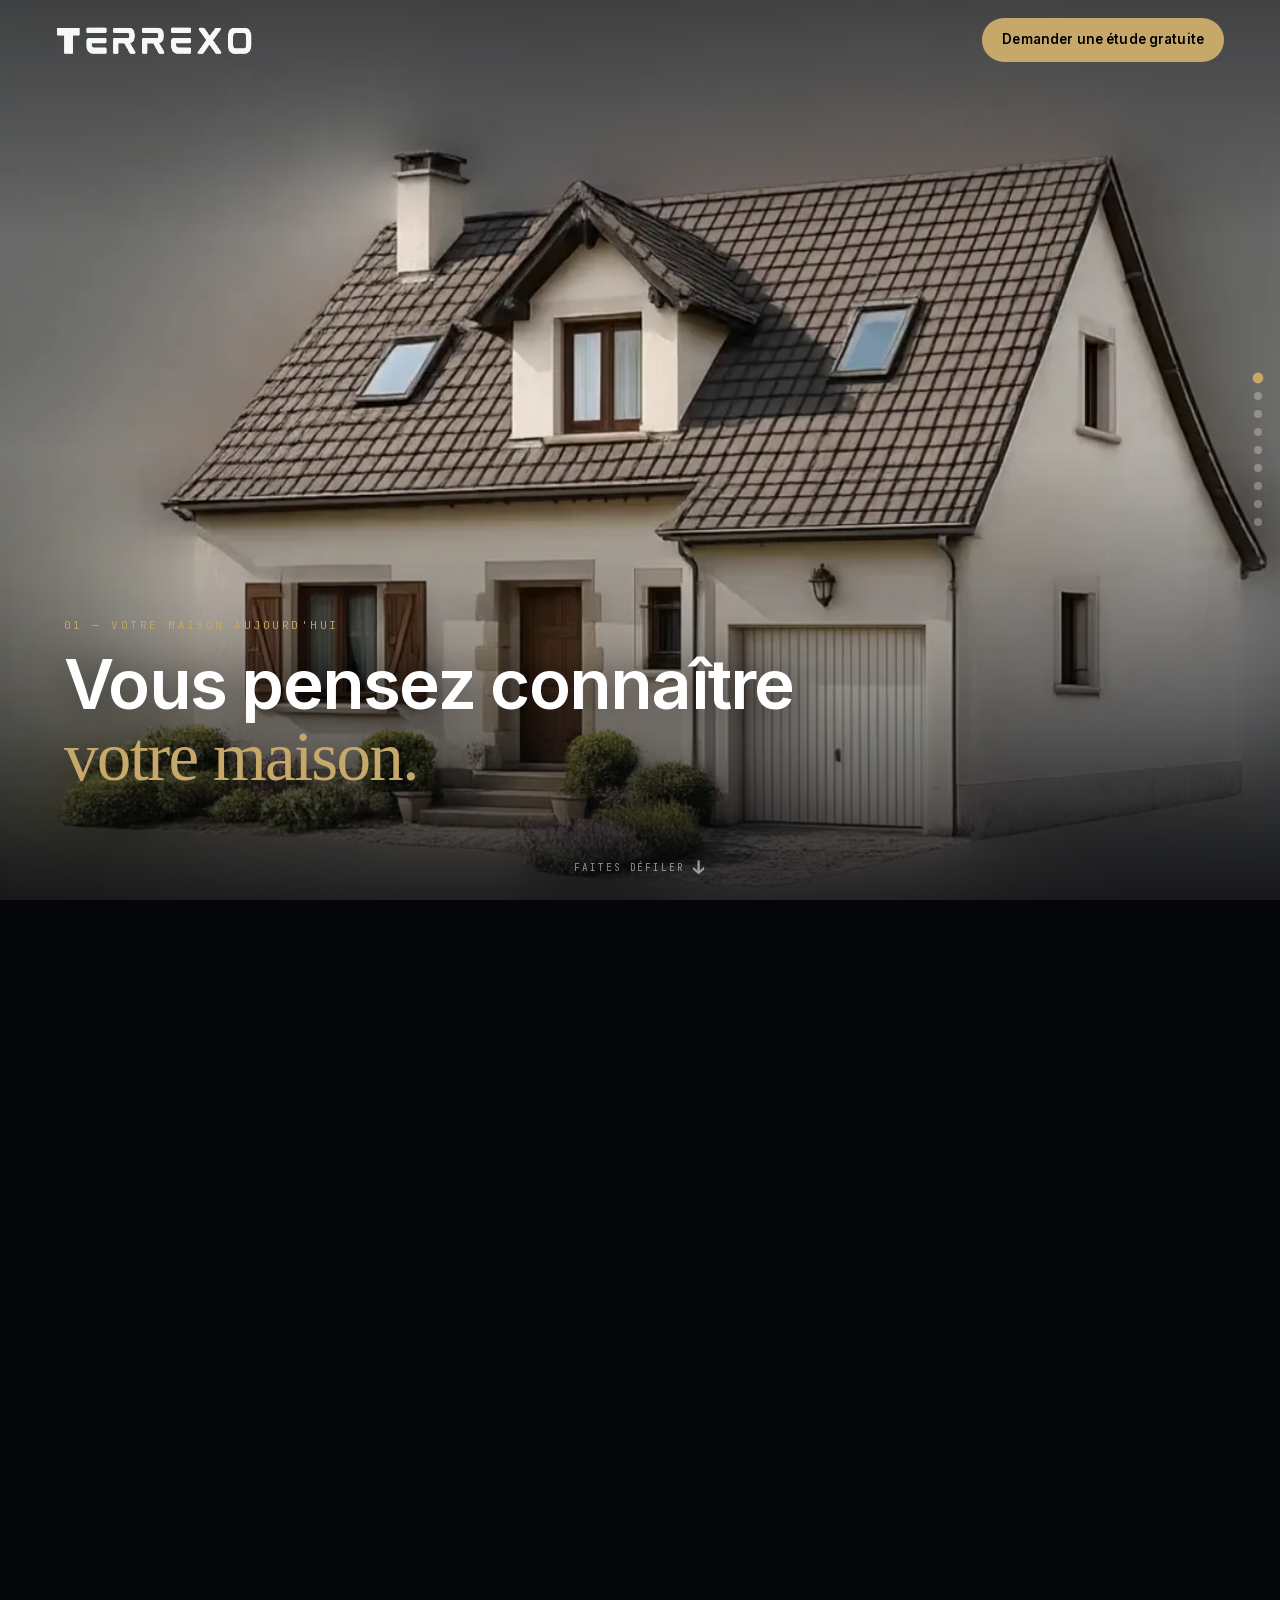
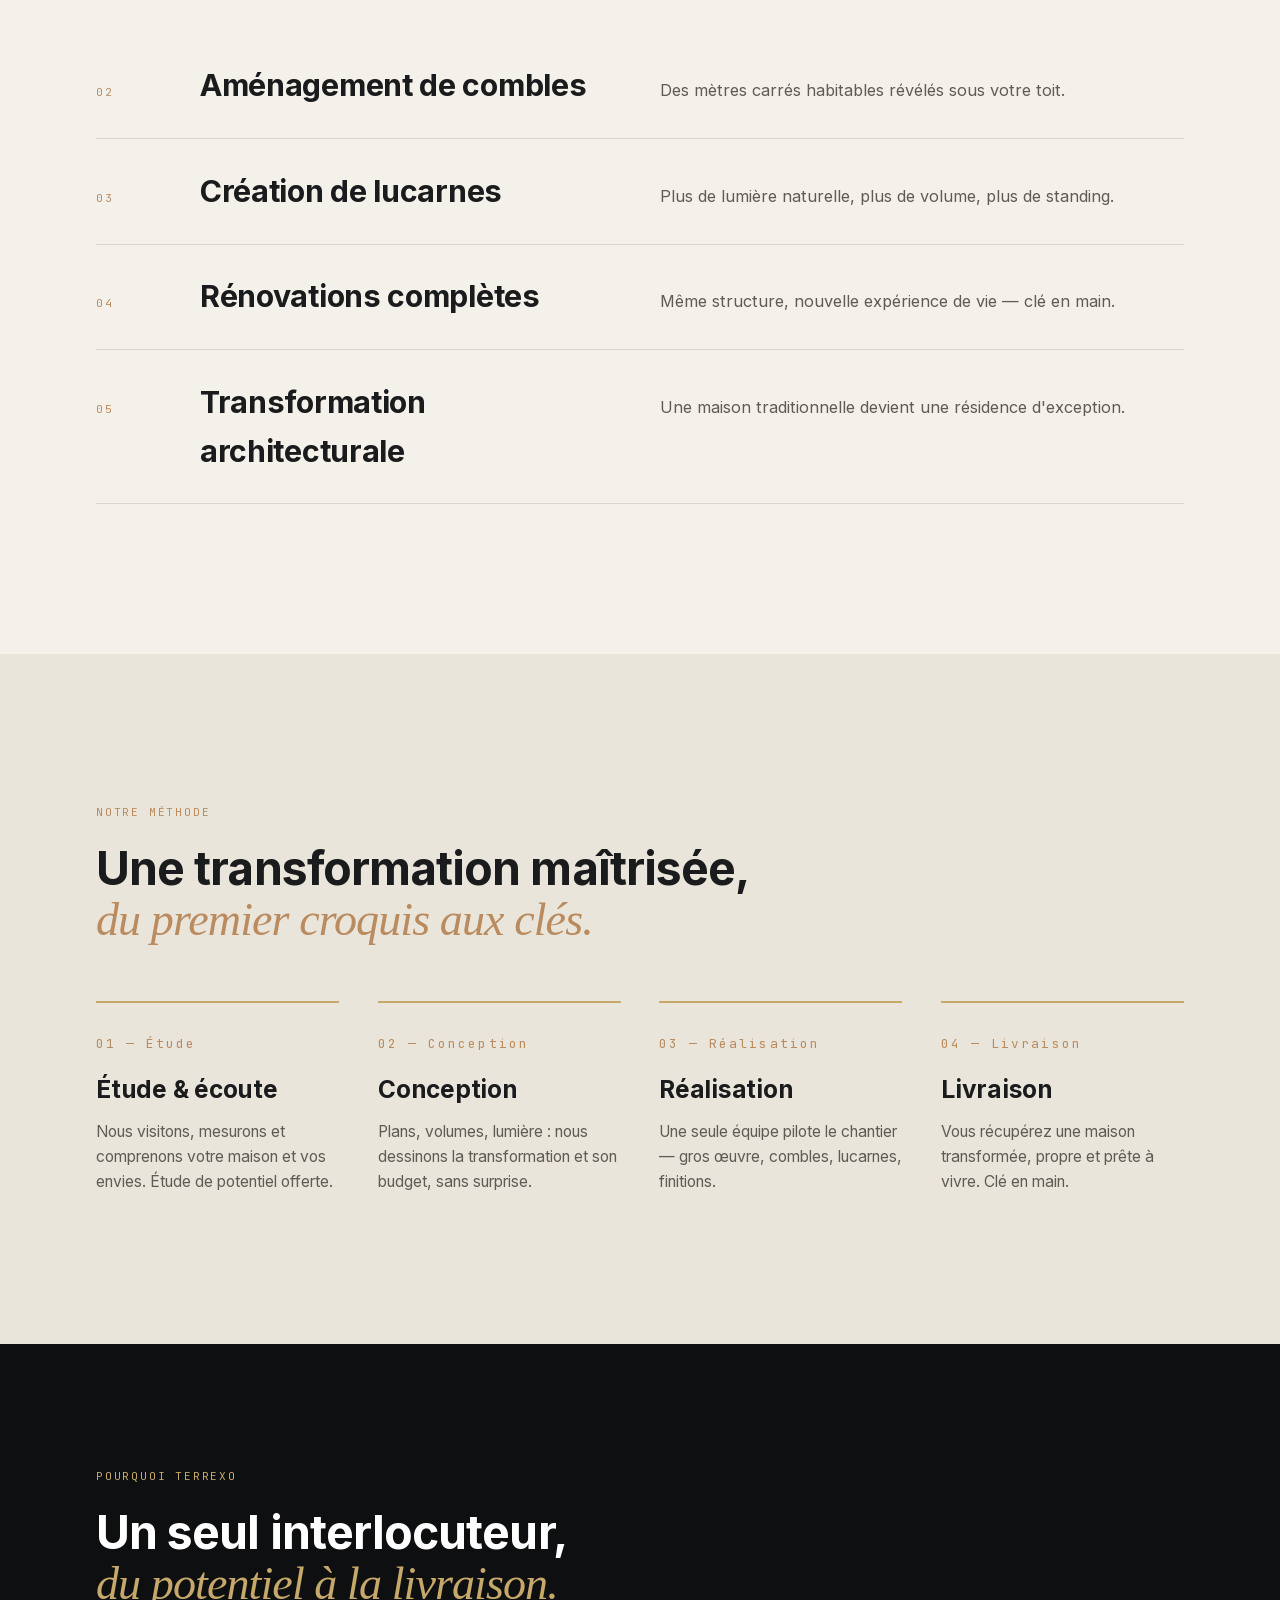
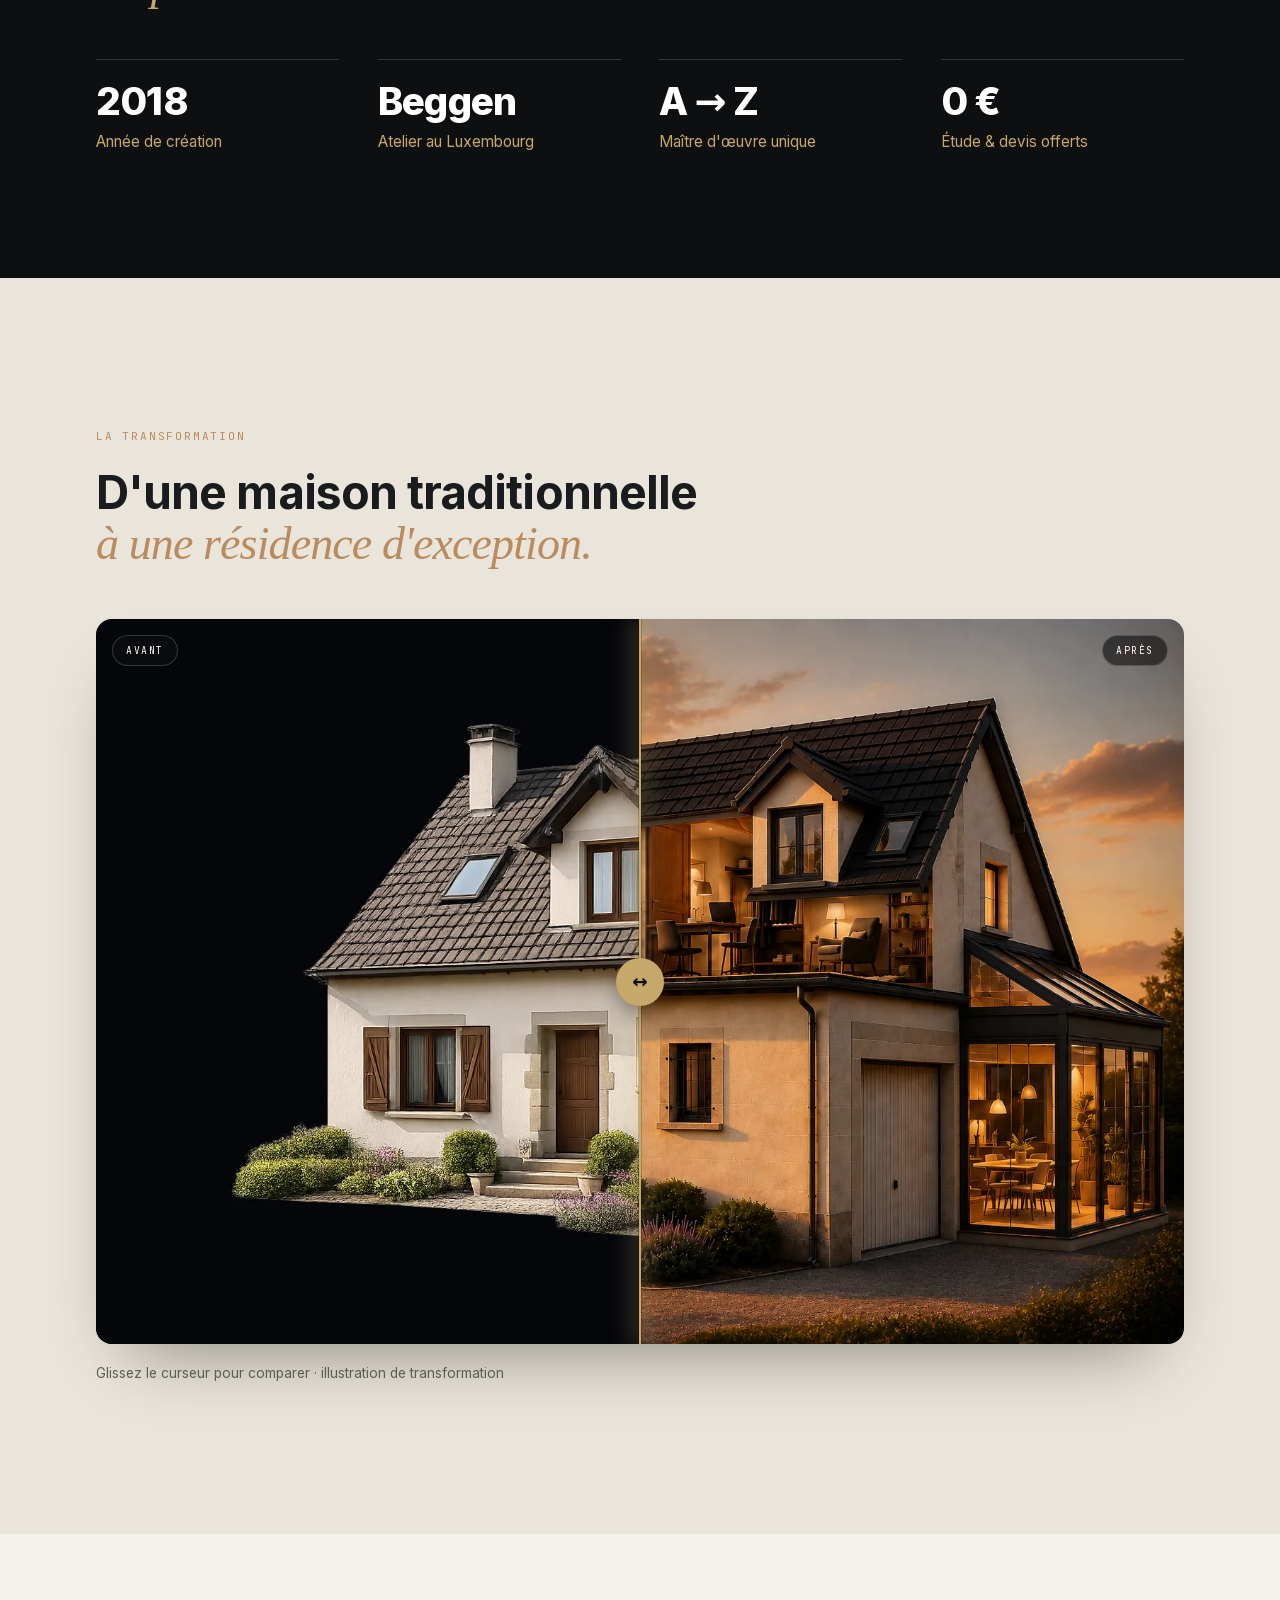
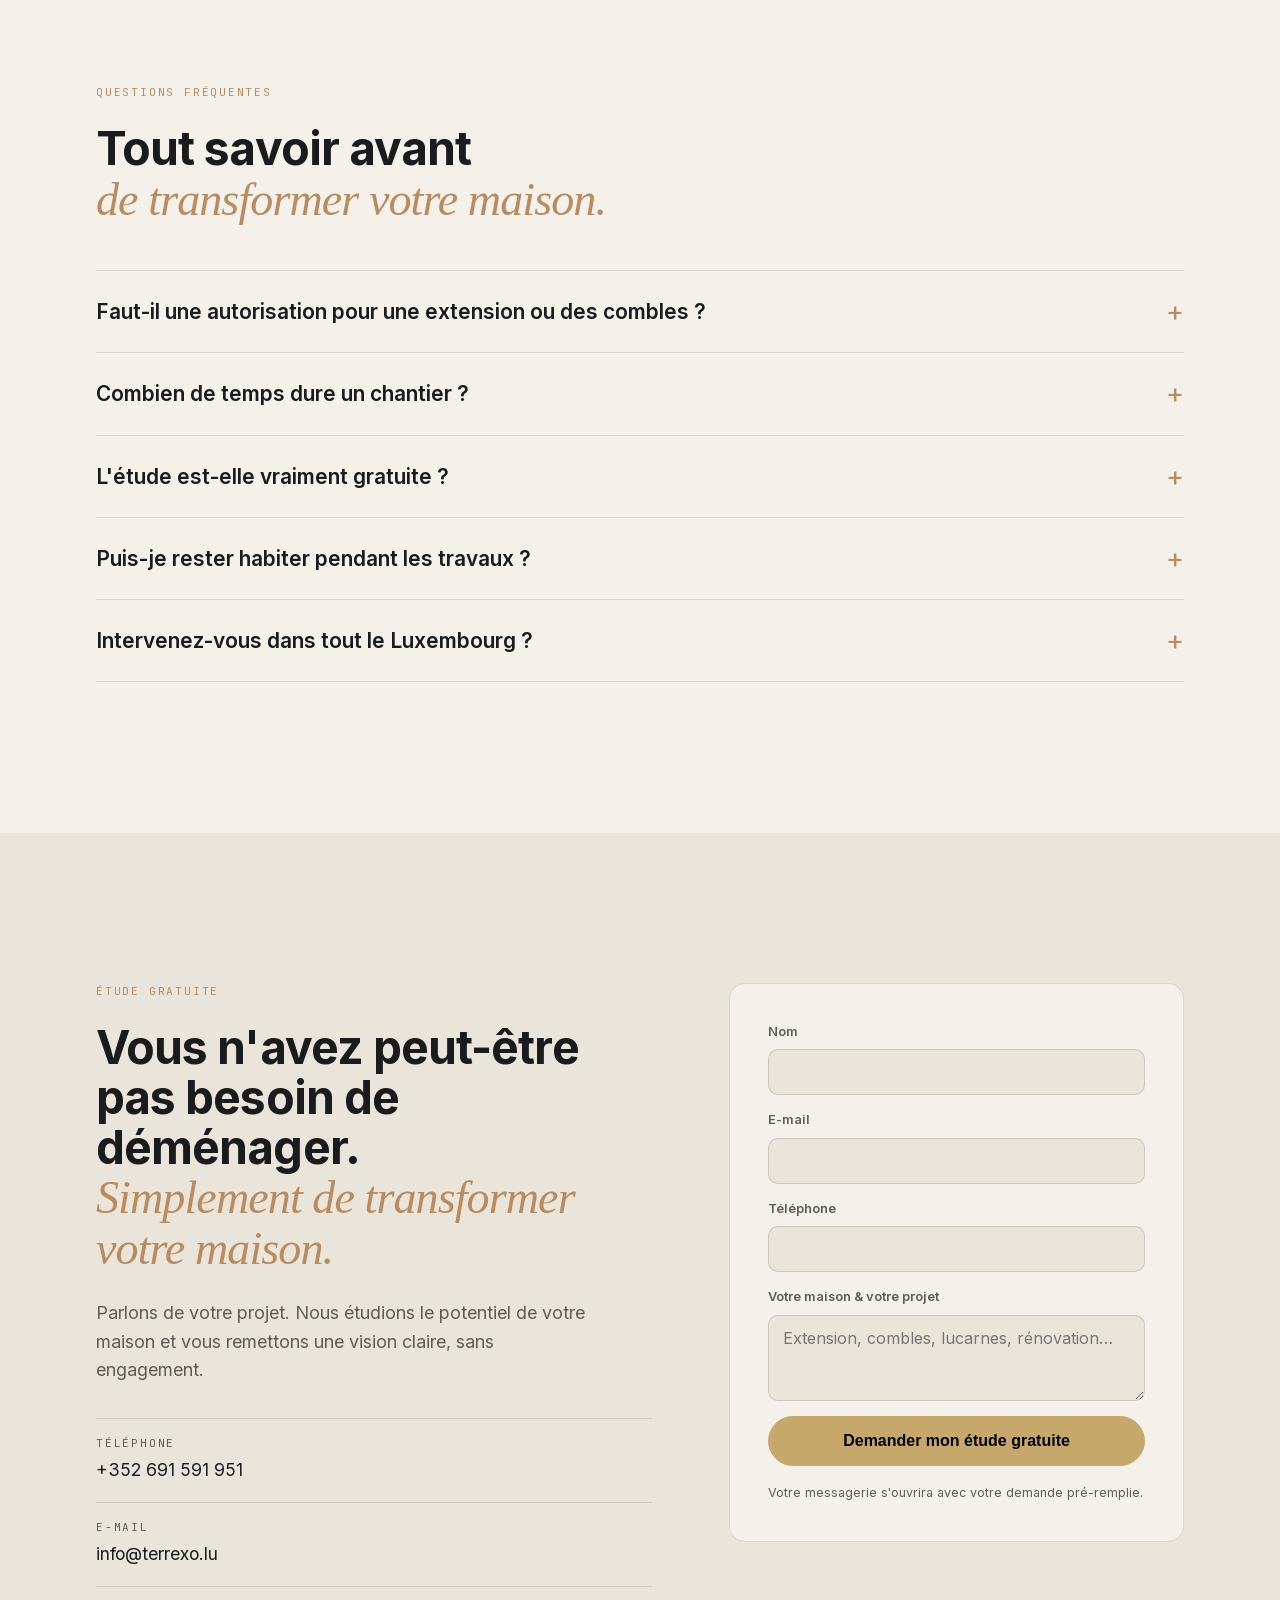
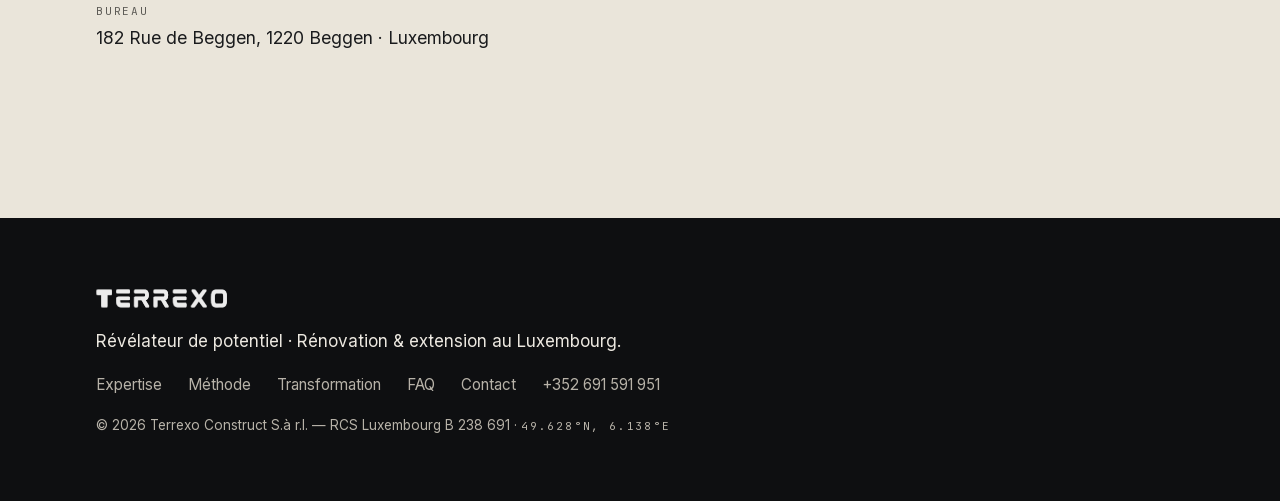
==== commit 946caa53: "Film : une seule vidéo continue scrubbée (fluidité réelle, fini le « PowerPoint ») Remplace les 8 vi" ====
--- a/index.html
+++ b/index.html
@@ -24,7 +24,7 @@
 <link rel="manifest" href="site.webmanifest">
 
 <link rel="preload" href="assets/fonts/inter-var.woff2" as="font" type="font/woff2" crossorigin>
-<link rel="preload" href="assets/img/house.png" as="image">
+<link rel="preload" href="assets/img/posters/film.webp" as="image">
 <link rel="stylesheet" href="assets/css/fonts.css">
 <link rel="stylesheet" href="assets/css/story.css">
 <link rel="stylesheet" href="assets/css/cinematic.css">
@@ -85,50 +85,10 @@
     <div class="film-pin">
       <div class="film-bg" aria-hidden="true"><div class="film-grid"></div></div>
 
-      <!-- 01 — Intro néon : la maison détourée -->
-      <div class="film-layer is-hero" data-type="house">
-        <div class="ly-platform"></div>
-        <img class="ly-house" src="assets/img/house.png" alt="Maison traditionnelle au Luxembourg avant transformation par Terrexo" width="1504" height="1023">
-      </div>
-
-      <!-- 02 — Lecture architecturale -->
-      <div class="film-layer" data-type="video">
-        <video data-src="assets/video/morph1.mp4" poster="assets/img/posters/morph1.webp" muted loop playsinline preload="none" disablepictureinpicture></video>
-      </div>
-
-      <!-- 03 — Les combles révélés -->
-      <div class="film-layer" data-type="video">
-        <video data-src="assets/video/morph2.mp4" poster="assets/img/posters/morph2.webp" muted loop playsinline preload="none" disablepictureinpicture></video>
-      </div>
-
-      <!-- 04 — L'extension -->
-      <div class="film-layer" data-type="video">
-        <video data-src="assets/video/morph3.mp4" poster="assets/img/posters/morph3.webp" muted loop playsinline preload="none" disablepictureinpicture></video>
-      </div>
-
-      <!-- 05 — Lucarnes & lumière -->
-      <div class="film-layer" data-type="video">
-        <video data-src="assets/video/morph4.mp4" poster="assets/img/posters/morph4.webp" muted loop playsinline preload="none" disablepictureinpicture></video>
-      </div>
-
-      <!-- 06 — Le seuil -->
-      <div class="film-layer" data-type="video">
-        <video data-src="assets/video/morph5.mp4" poster="assets/img/posters/morph5.webp" muted loop playsinline preload="none" disablepictureinpicture></video>
-      </div>
-
-      <!-- 07 — L'intérieur dévoilé -->
-      <div class="film-layer" data-type="video">
-        <video data-src="assets/video/morph6.mp4" poster="assets/img/posters/morph6.webp" muted loop playsinline preload="none" disablepictureinpicture></video>
-      </div>
-
-      <!-- 08 — La cuisine transformée -->
-      <div class="film-layer" data-type="video">
-        <video data-src="assets/video/morph7.mp4" poster="assets/img/posters/morph7.webp" muted loop playsinline preload="none" disablepictureinpicture></video>
-      </div>
-
-      <!-- 09 — La révélation -->
-      <div class="film-layer" data-type="video">
-        <video data-src="assets/video/morph8.mp4" poster="assets/img/posters/morph8.webp" muted loop playsinline preload="none" disablepictureinpicture></video>
+      <!-- Film continu unique : un seul décodeur, scrub fluide -->
+      <div class="film-stage">
+        <video class="film-video" src="assets/video/film.mp4" poster="assets/img/posters/film.webp"
+               muted playsinline preload="auto" disablepictureinpicture></video>
       </div>
 
       <div class="film-veil" aria-hidden="true"></div>
--- a/assets/css/cinematic.css
+++ b/assets/css/cinematic.css
@@ -42,22 +42,11 @@
   animation:gridDrift 26s linear infinite;}
 @keyframes gridDrift{0%{background-position:0 0,0 0;}100%{background-position:0 66px,66px 0;}}
 
-/* --- Couches média empilées (opacité pilotée au scroll => fondus) --- */
-.film-layer{position:absolute;inset:0;z-index:2;opacity:0;will-change:opacity;
+/* --- Film continu : une seule vidéo plein cadre --- */
+.film-stage{position:absolute;inset:0;z-index:2;}
+.film-video{position:absolute;inset:0;width:100%;height:100%;
+  object-fit:cover;object-position:center 44%;background:#05060a;
   backface-visibility:hidden;}
-.film-layer video,
-.film-layer .ly-img{position:absolute;inset:0;width:100%;height:100%;
-  object-fit:cover;will-change:transform;}
-.ly-img{background-size:cover;background-position:center;}
-
-/* Couche intro : maison détourée centrée + socle néon */
-.film-layer.is-hero{display:flex;align-items:center;justify-content:center;opacity:1;}
-.film-layer.is-hero .ly-platform{position:absolute;left:50%;top:73%;transform:translateX(-50%);
-  width:52vw;height:18vh;border-radius:50%;
-  background:radial-gradient(closest-side, rgba(var(--c2),.45), rgba(var(--c1),.14) 55%, transparent 76%);
-  filter:blur(26px);}
-.film-layer.is-hero .ly-house{position:relative;width:auto;height:auto;max-width:60vw;max-height:60vh;
-  object-fit:contain;filter:drop-shadow(0 30px 55px rgba(0,0,0,.7));will-change:transform;}
 
 /* Voile pour la lisibilité du texte */
 .film-veil{position:absolute;inset:0;z-index:3;pointer-events:none;
@@ -95,8 +84,9 @@
 .cine-prog button.on{background:var(--gold-soft);transform:scale(1.35);}
 
 @media (max-width:760px){
-  .film-layer.is-hero .ly-house{max-width:86vw;max-height:46vh;}
-  .film-layer.is-hero .ly-platform{width:78vw;}
+  /* portrait : on montre le cadre entier, maison parfaitement centrée
+     (le fond néon habille les bandes) plutôt que de recadrer agressivement */
+  .film-video{object-fit:contain;object-position:center center;}
   .cine-prog{display:none;}
 }
 
@@ -104,13 +94,17 @@
    Le JS bascule en mode empilé pour prefers-reduced-motion.
    En l'absence de JS, on dépile aussi proprement.            */
 .is-static .film-pin{position:static;height:auto;}
-.is-static .film-layer{position:relative;height:100svh;opacity:1!important;visibility:visible!important;}
+.is-static .film-stage{position:relative;height:auto;}
+.is-static .film-video{position:relative;height:auto;aspect-ratio:1280/742;object-fit:contain;}
 .is-static .film-veil{display:none;}
 .is-static .film-bar,.is-static .film-hint{display:none;}
+.is-static .film-caps{position:static;}
+.is-static .film-cap{position:static;margin:24px auto 0;left:auto;bottom:auto;}
 
 html:not(.js) .film{height:auto!important;}
 html:not(.js) .film-pin{position:static;height:auto;}
-html:not(.js) .film-layer{position:relative;height:100svh;opacity:1;}
+html:not(.js) .film-stage{position:relative;}
+html:not(.js) .film-video{position:relative;height:auto;aspect-ratio:1280/742;object-fit:contain;}
 html:not(.js) .film-bg{position:absolute;}
 html:not(.js) .film-veil{display:none;}
 html:not(.js) .film-cap{opacity:1;}
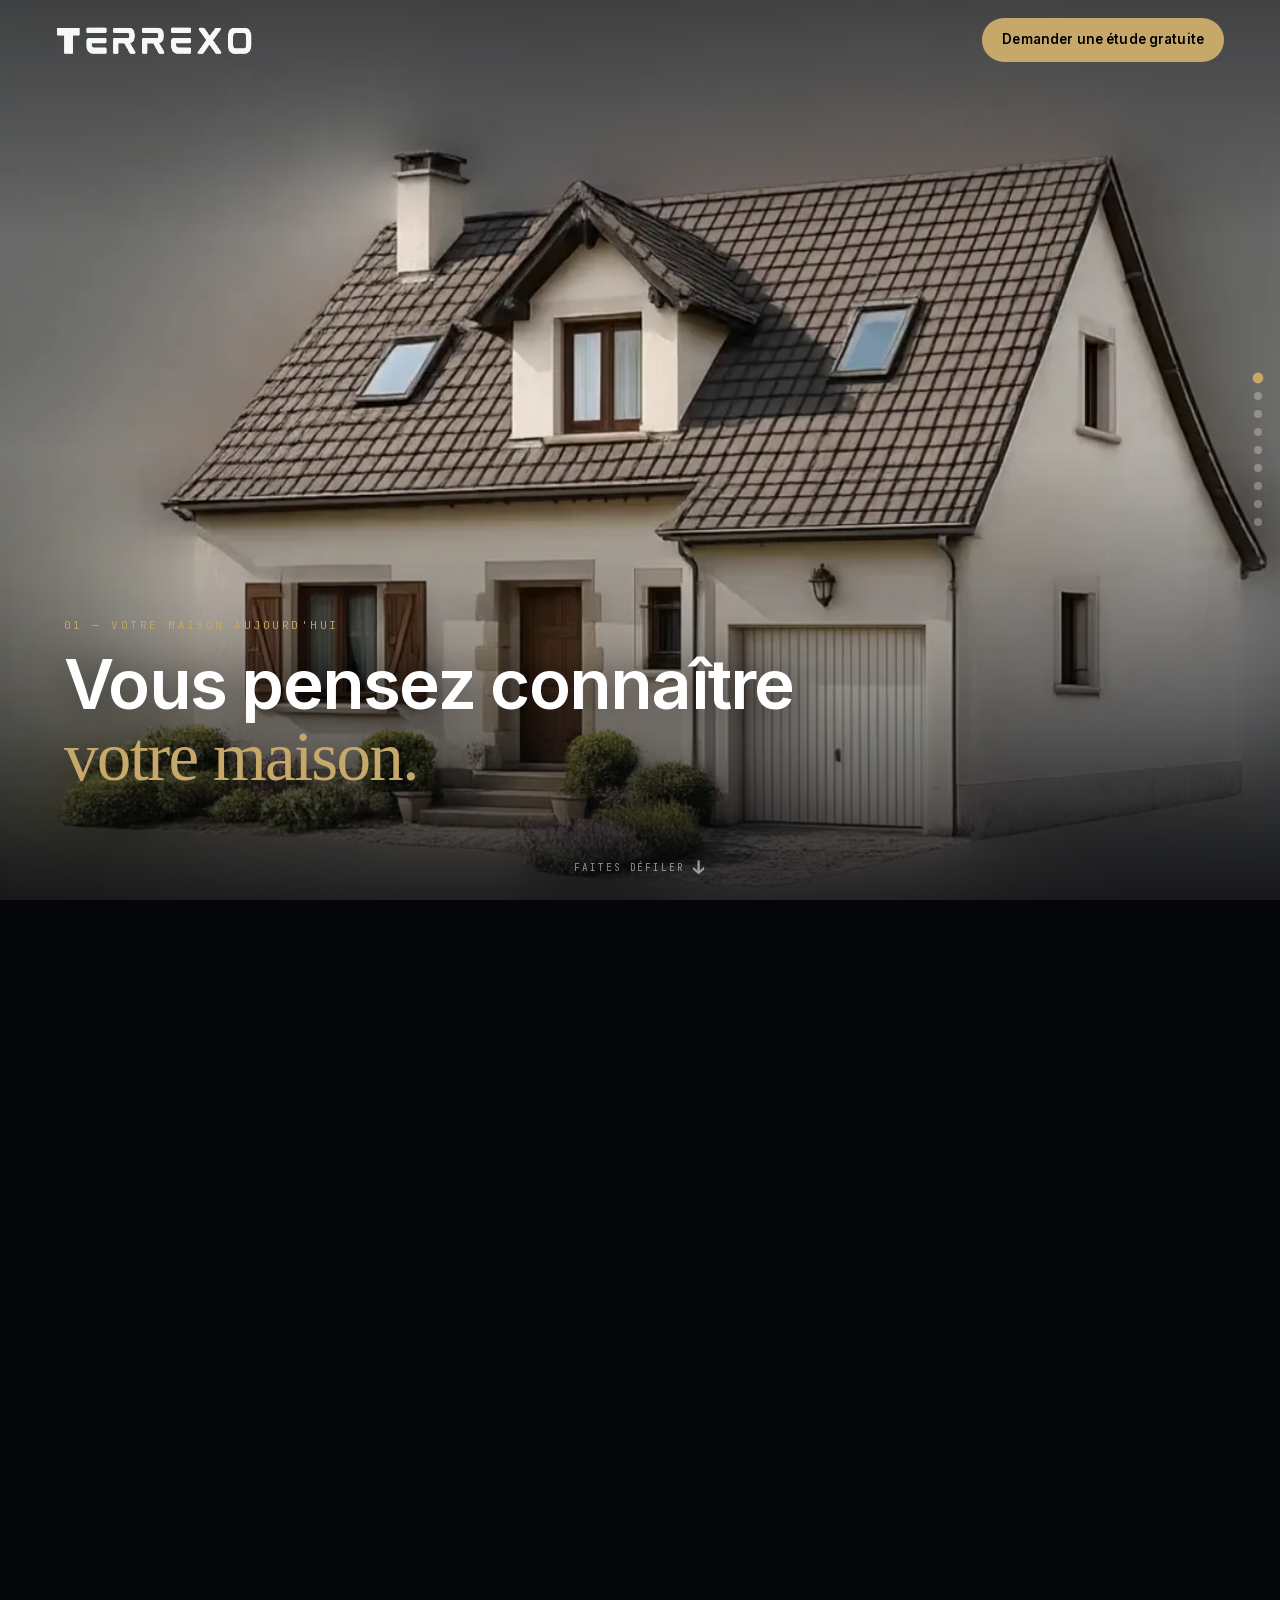
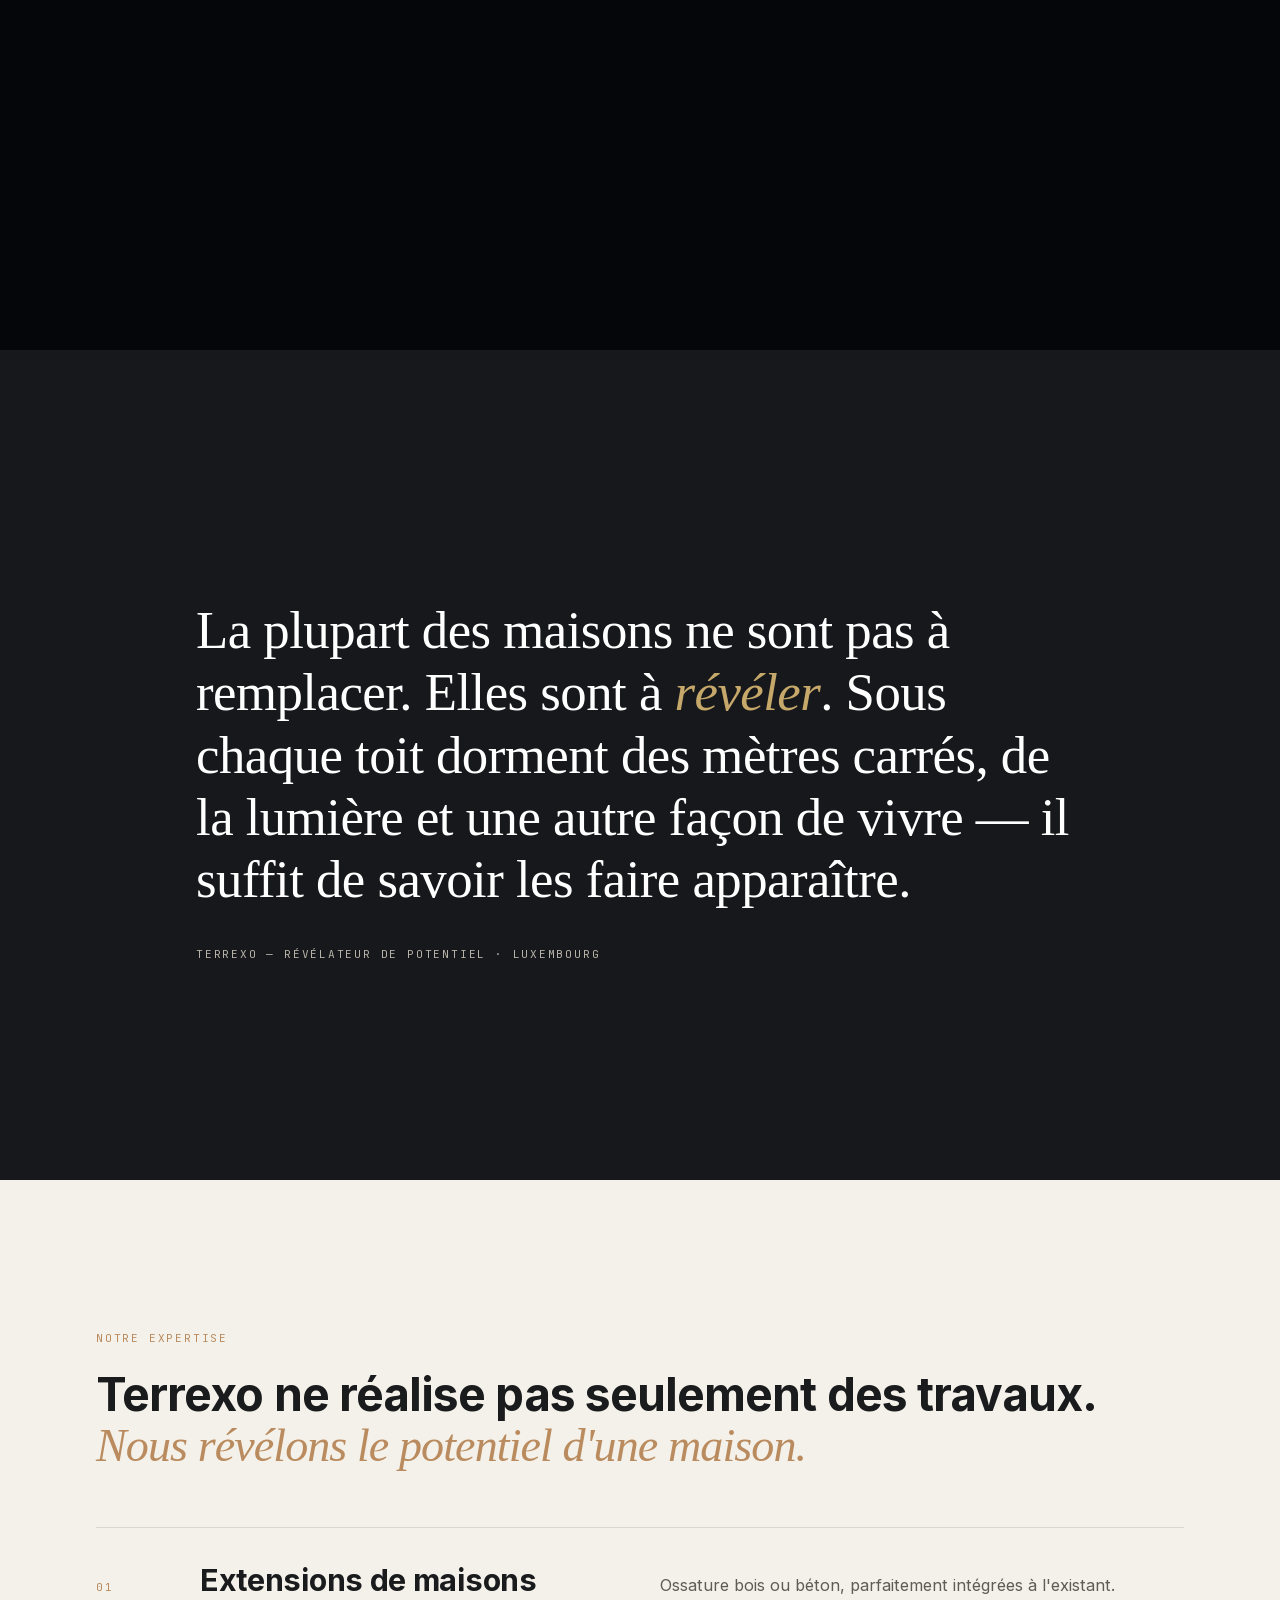
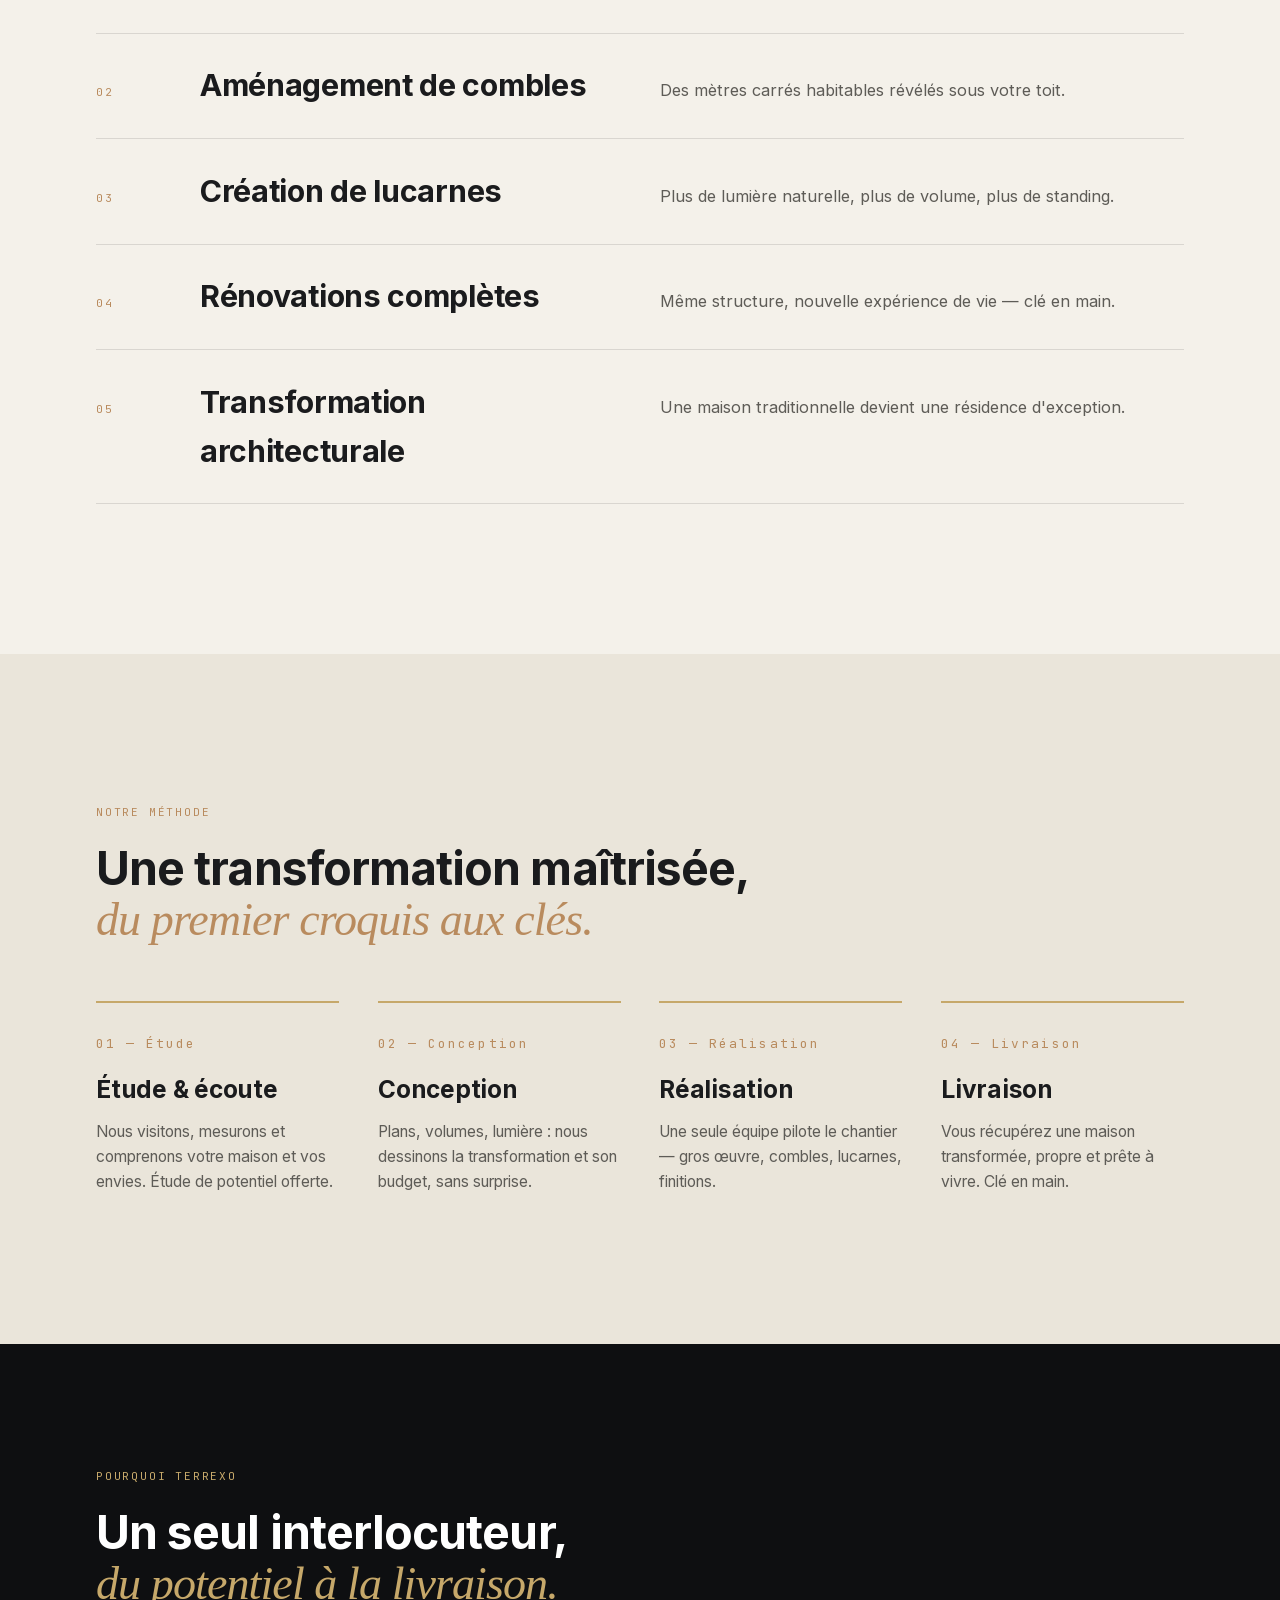
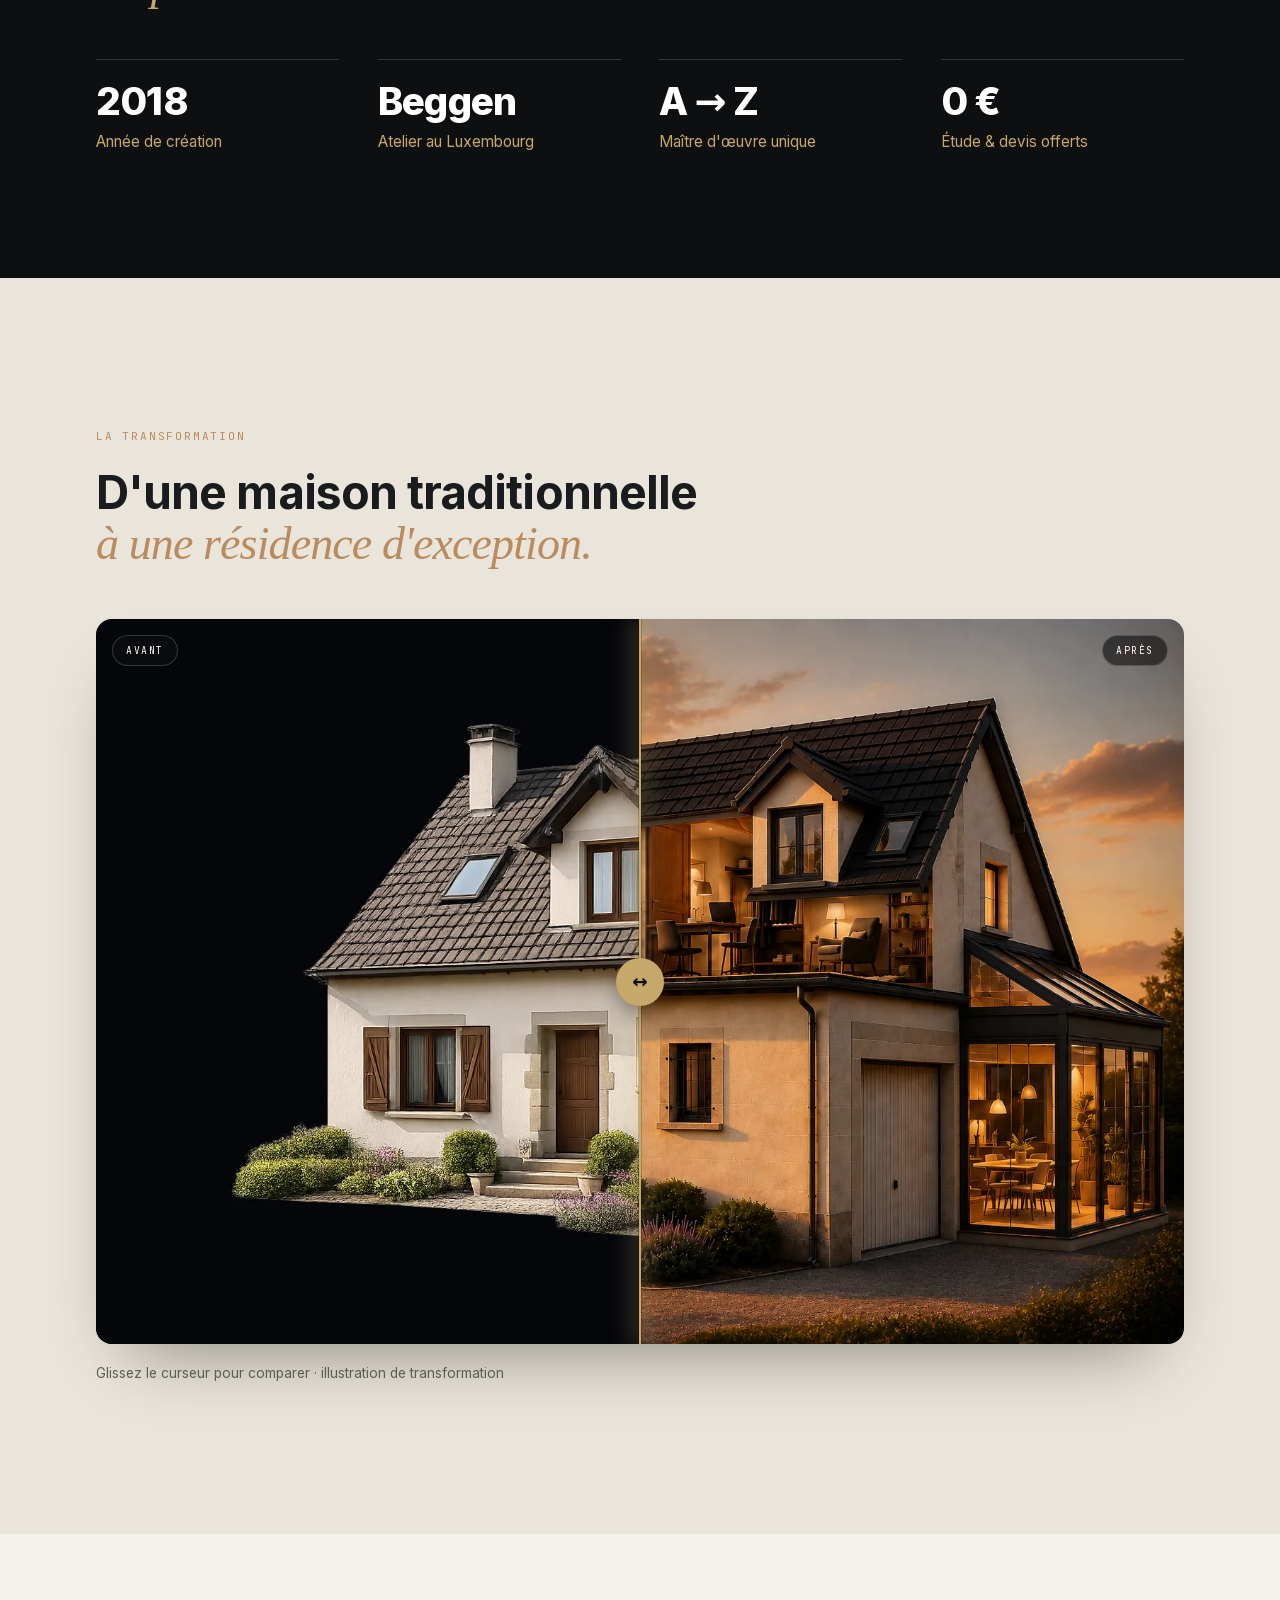
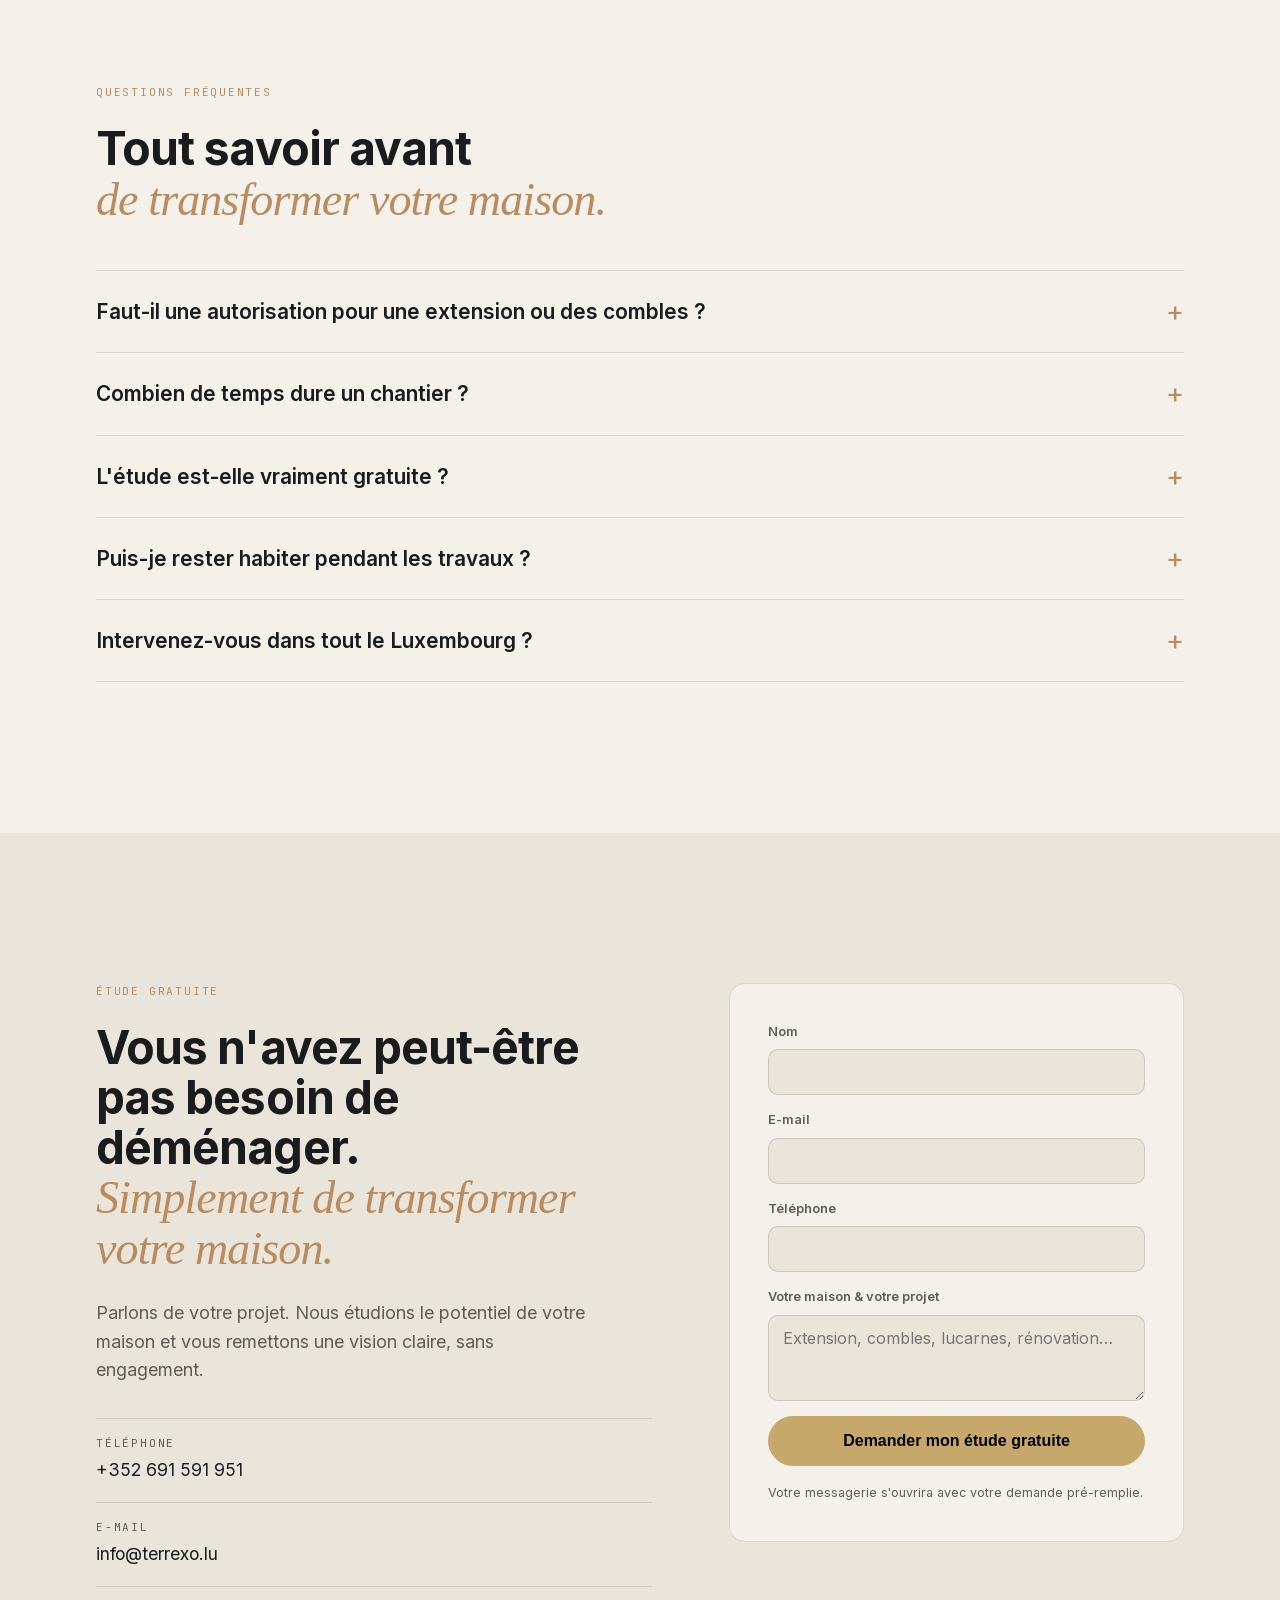
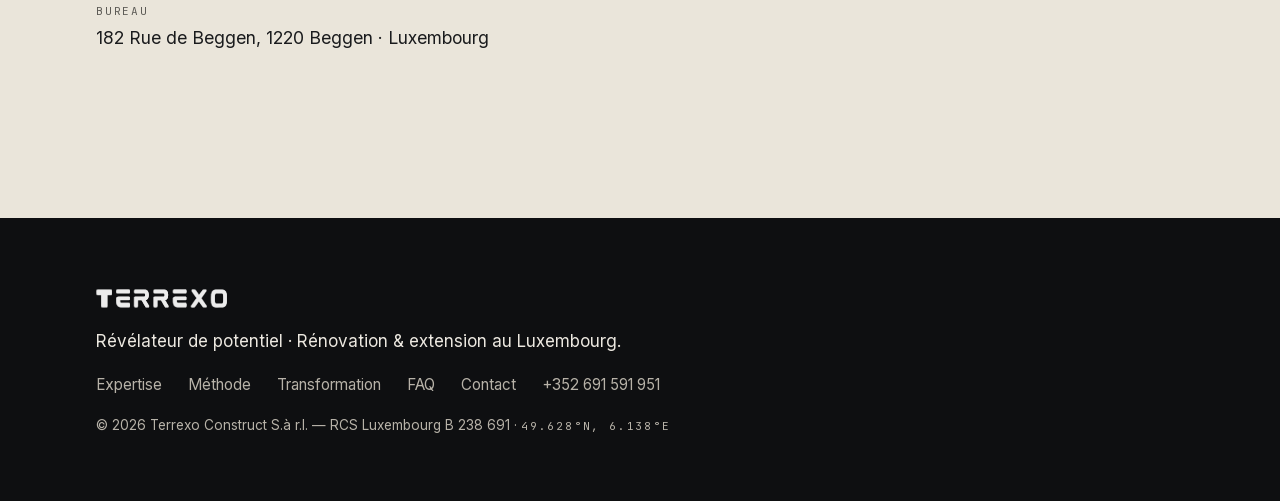
==== commit bf0fccd4: "Film : chargement Blob de la vidéo (scrub fiable sur Safari/Firefox desktop) Le scrub avait besoin d" ====
--- a/index.html
+++ b/index.html
@@ -85,10 +85,12 @@
     <div class="film-pin">
       <div class="film-bg" aria-hidden="true"><div class="film-grid"></div></div>
 
-      <!-- Film continu unique : un seul décodeur, scrub fluide -->
+      <!-- Film continu unique : un seul décodeur, scrub fluide.
+           Chargé en Blob par JS (data-src) pour un scrub fiable même quand
+           le serveur ne gère pas les requêtes Range (Safari/Firefox). -->
       <div class="film-stage">
-        <video class="film-video" src="assets/video/film.mp4" poster="assets/img/posters/film.webp"
-               muted playsinline preload="auto" disablepictureinpicture></video>
+        <video class="film-video" data-src="assets/video/film.mp4" poster="assets/img/posters/film.webp"
+               muted playsinline preload="none" disablepictureinpicture></video>
       </div>
 
       <div class="film-veil" aria-hidden="true"></div>
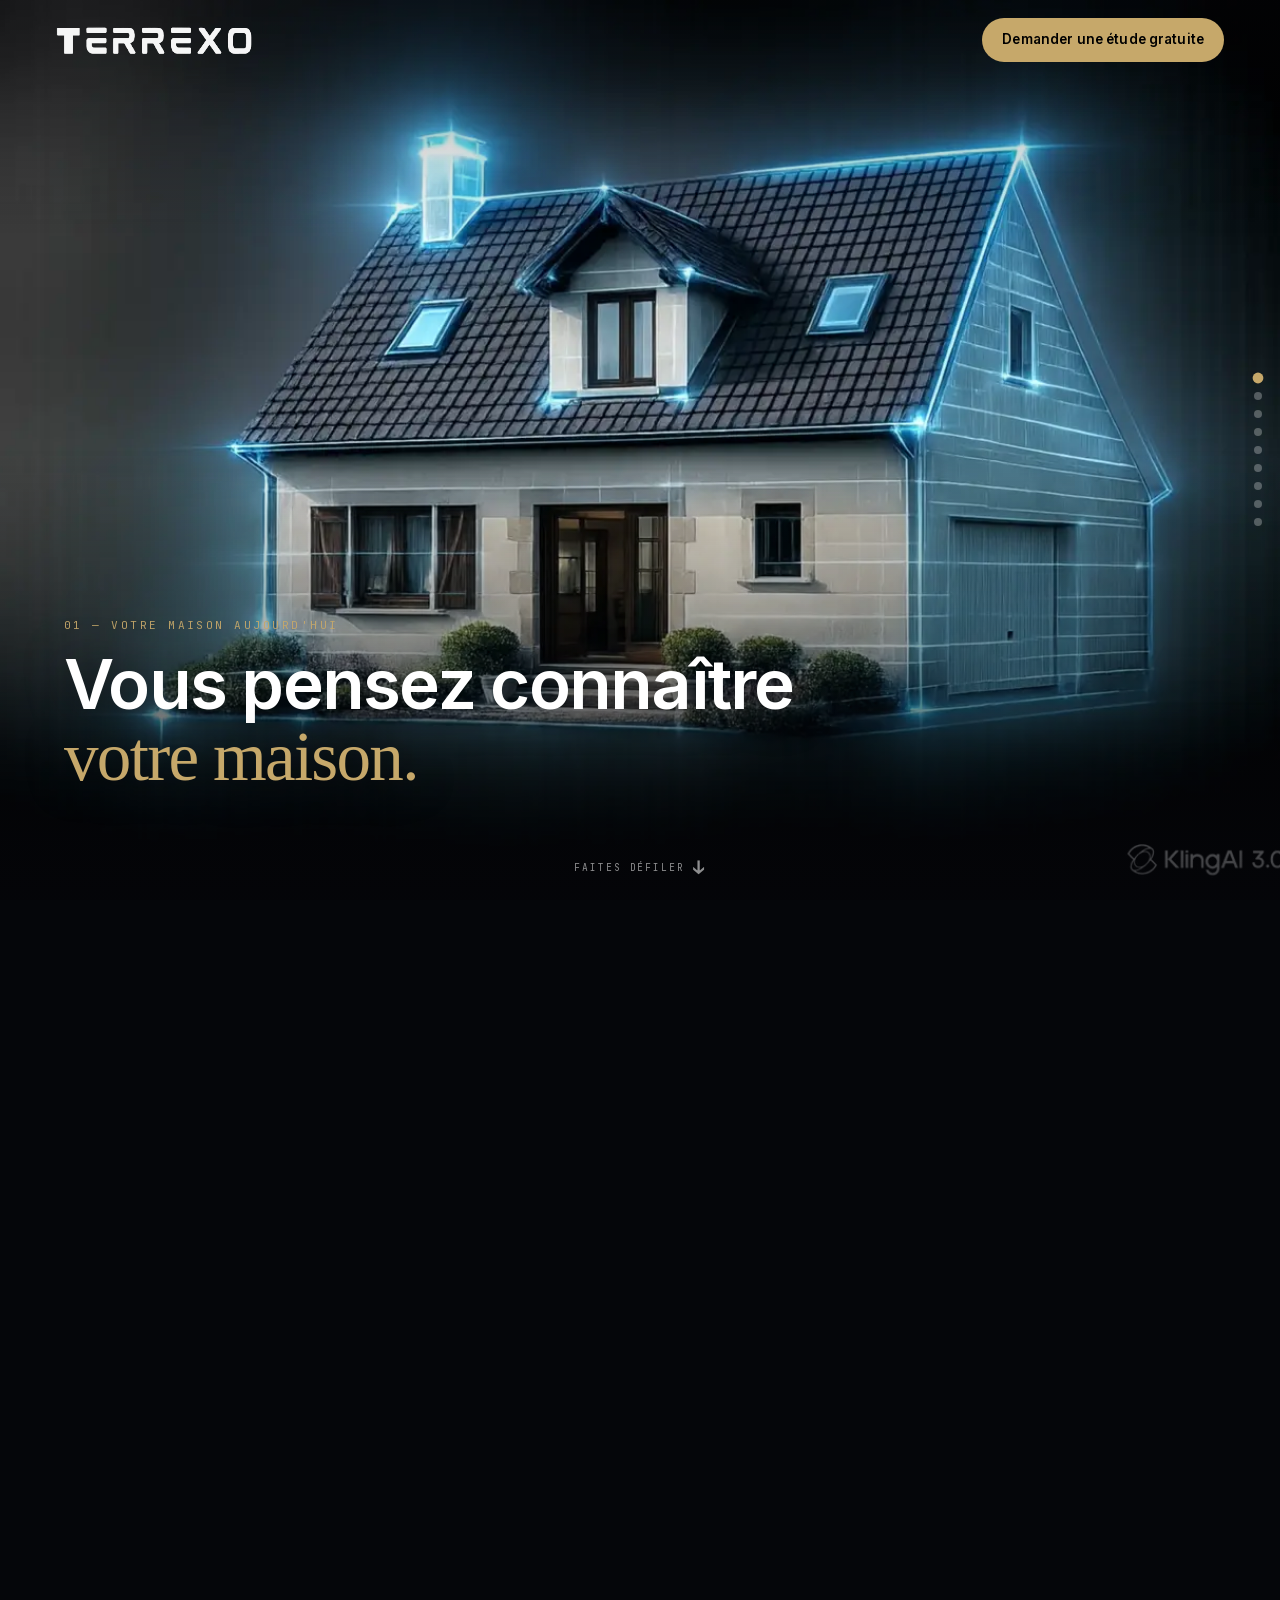
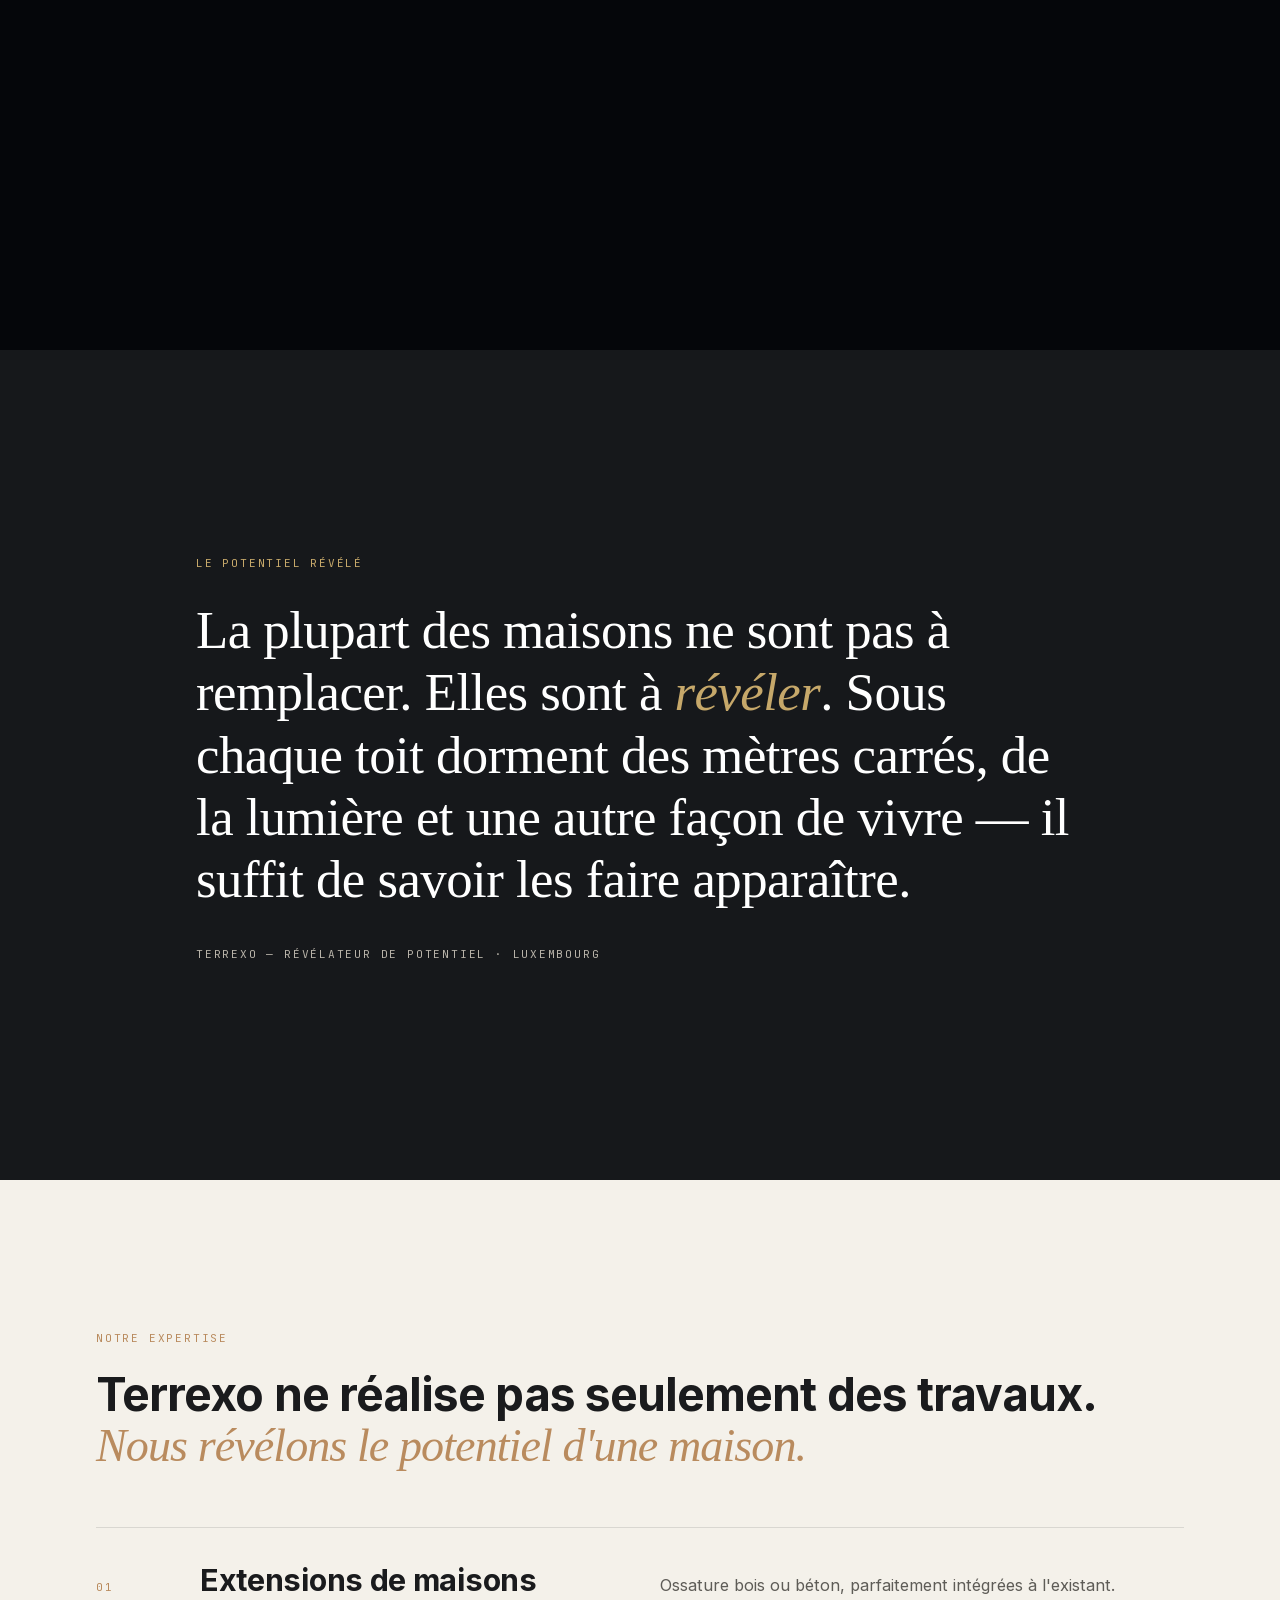
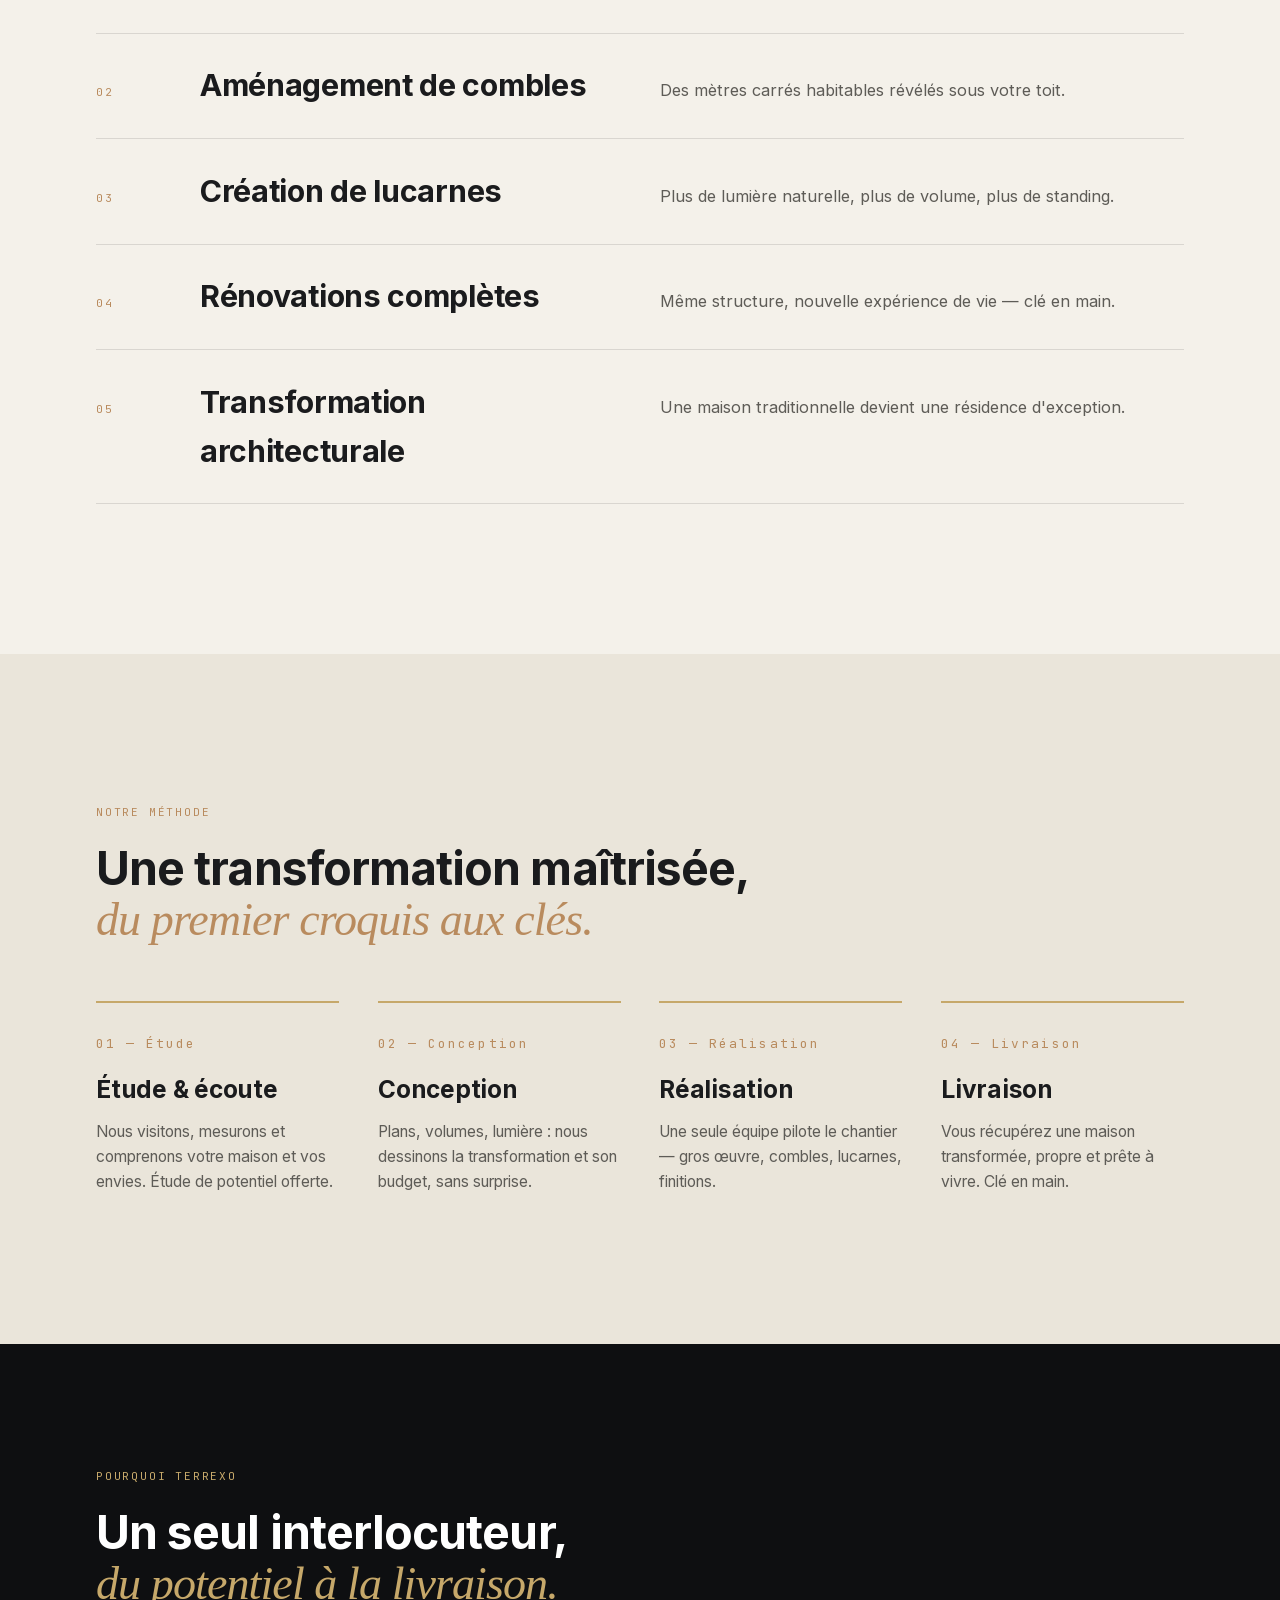
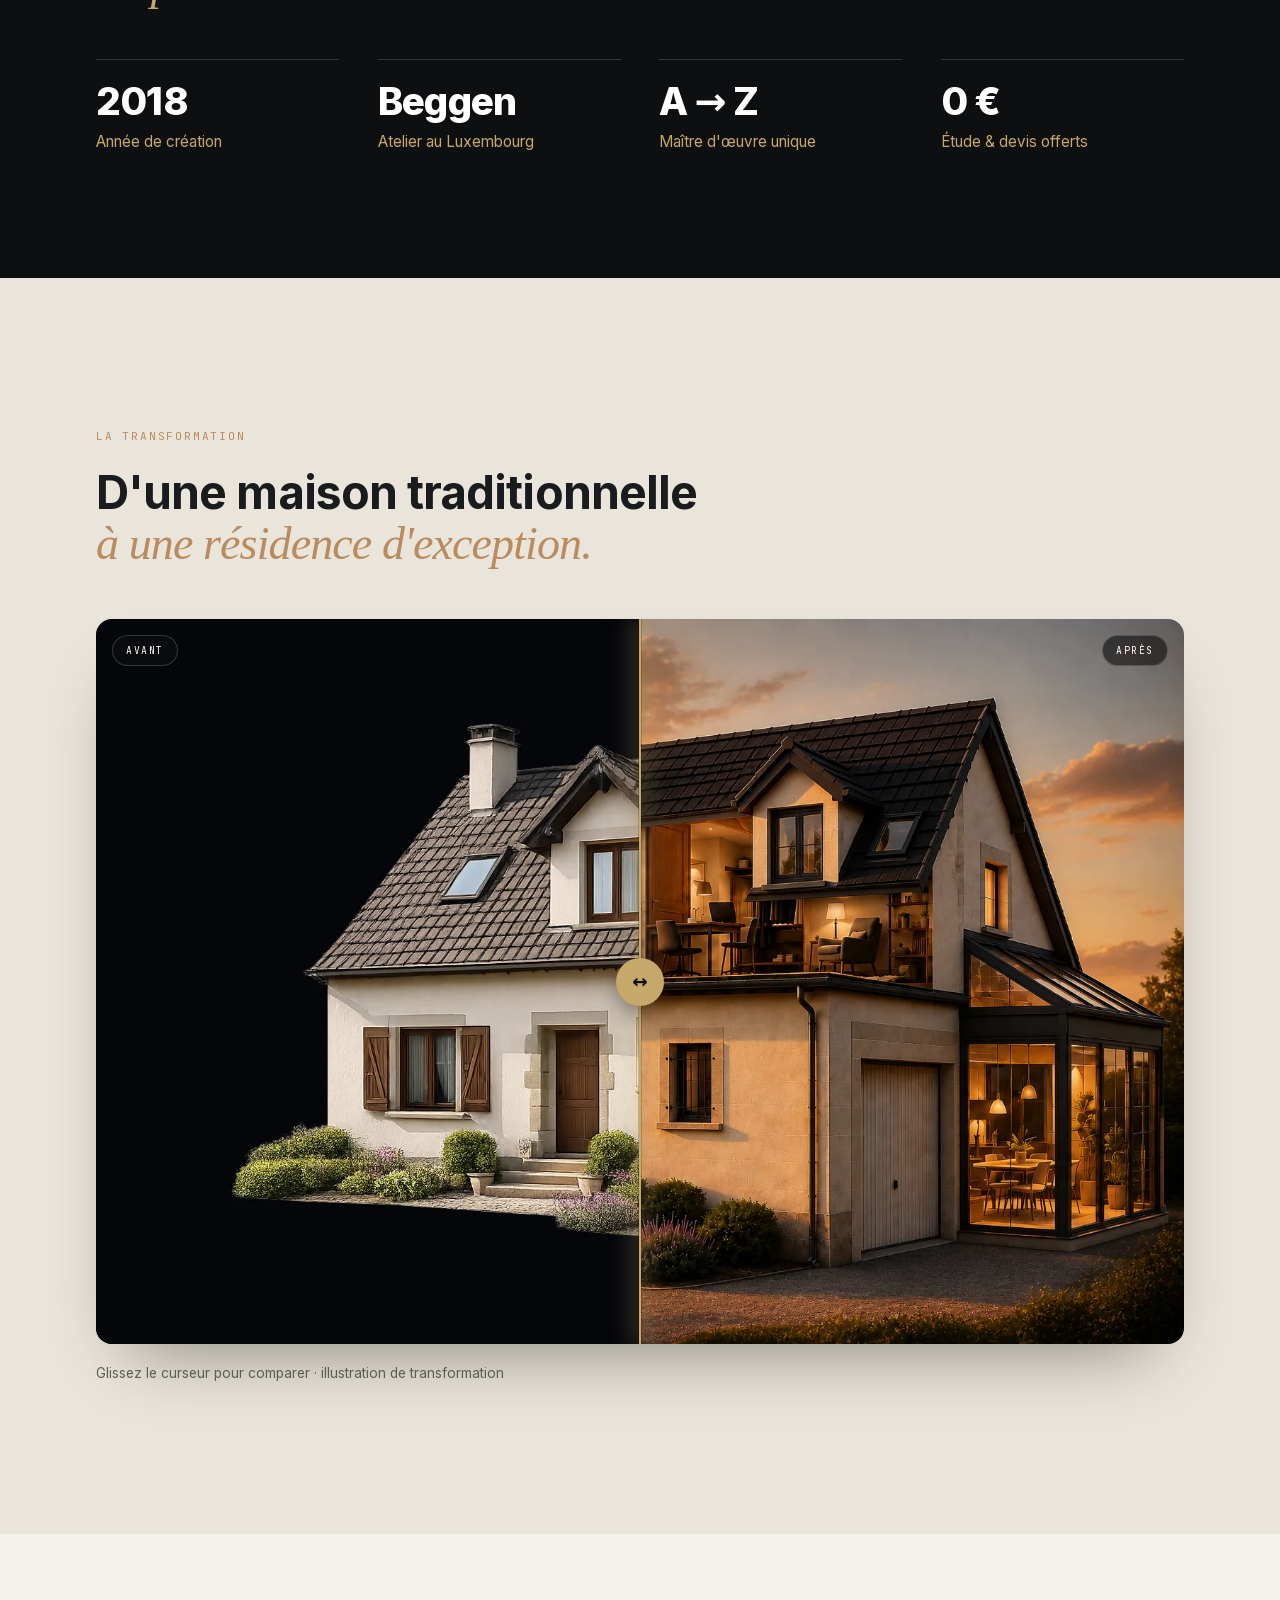
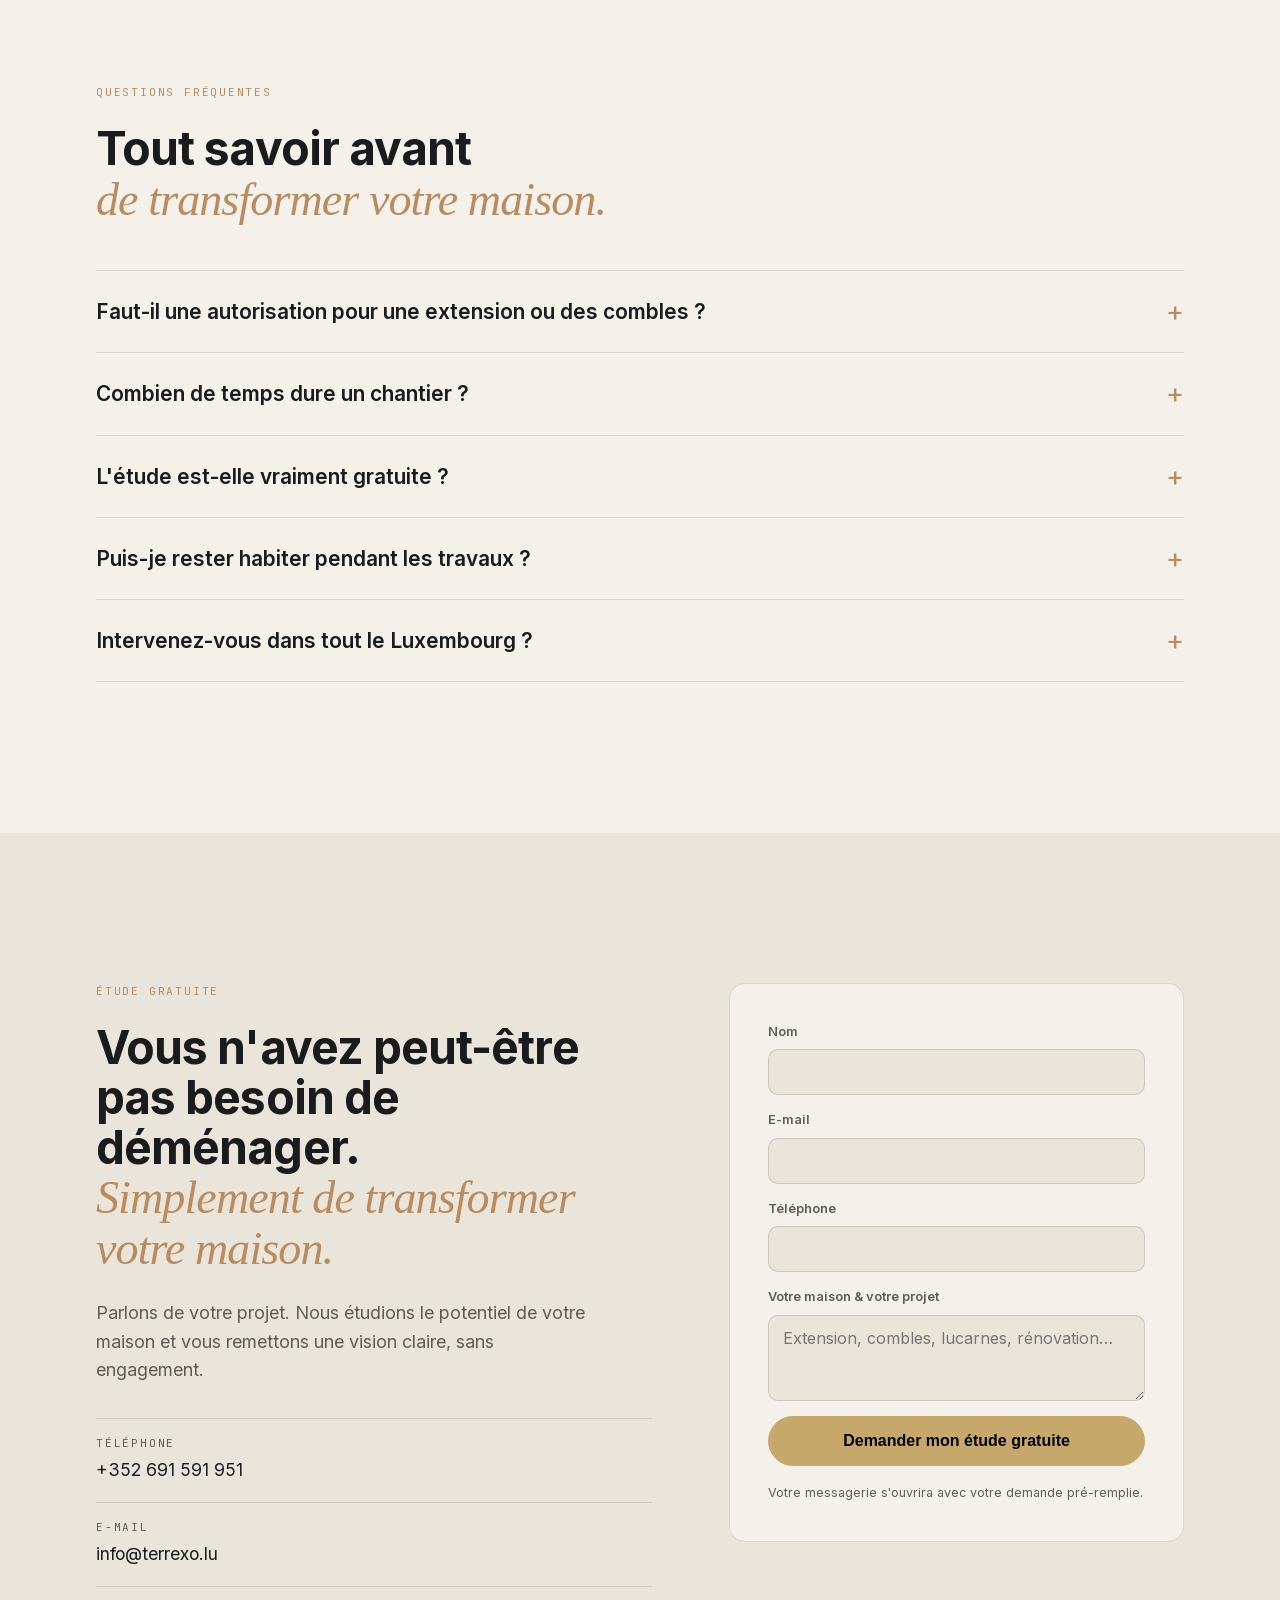
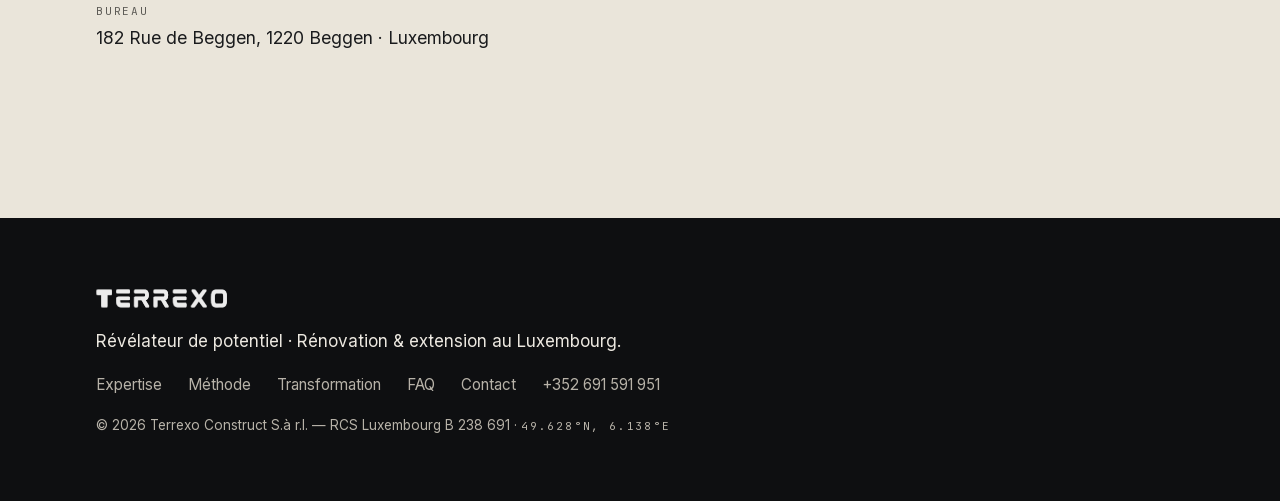
==== commit a71f5a9d: "Film : passage à une séquence d'images HD sur canvas (fini le flou et le lag) Remplace la vidéo scru" ====
--- a/index.html
+++ b/index.html
@@ -85,12 +85,12 @@
     <div class="film-pin">
       <div class="film-bg" aria-hidden="true"><div class="film-grid"></div></div>
 
-      <!-- Film continu unique : un seul décodeur, scrub fluide.
-           Chargé en Blob par JS (data-src) pour un scrub fiable même quand
-           le serveur ne gère pas les requêtes Range (Safari/Firefox). -->
+      <!-- Séquence d'images HD dessinée sur canvas (technique Apple/AirPods) :
+           zéro décodage vidéo → scrub fluide même sur Intel, qualité HD préservée.
+           Les frames sont préchargées par JS depuis assets/img/film/{d|m}/. -->
       <div class="film-stage">
-        <video class="film-video" data-src="assets/video/film.mp4" poster="assets/img/posters/film.webp"
-               muted playsinline preload="none" disablepictureinpicture></video>
+        <canvas class="film-canvas" aria-hidden="true"></canvas>
+        <img class="film-fallback" src="assets/img/posters/film.webp" alt="" aria-hidden="true">
       </div>
 
       <div class="film-veil" aria-hidden="true"></div>
--- a/assets/css/cinematic.css
+++ b/assets/css/cinematic.css
@@ -42,11 +42,18 @@
   animation:gridDrift 26s linear infinite;}
 @keyframes gridDrift{0%{background-position:0 0,0 0;}100%{background-position:0 66px,66px 0;}}
 
-/* --- Film continu : une seule vidéo plein cadre --- */
-.film-stage{position:absolute;inset:0;z-index:2;}
-.film-video{position:absolute;inset:0;width:100%;height:100%;
-  object-fit:cover;object-position:center 44%;background:#05060a;
-  backface-visibility:hidden;}
+/* --- Film continu : séquence d'images HD dessinée sur canvas --- */
+.film-stage{position:absolute;inset:0;z-index:2;background:#05060a;}
+/* Le canvas couvre tout le cadre ; le cadrage (cover/contain + 44%) est
+   géré en JS dans drawImage pour préserver la netteté HD à tout DPR. */
+.film-canvas{position:absolute;inset:0;width:100%;height:100%;display:block;
+  background:#05060a;backface-visibility:hidden;}
+/* Image de repli (poster) sous le canvas : visible sans JS / pendant le
+   préchargement, masquée dès que le canvas dessine la 1re frame. */
+.film-fallback{position:absolute;inset:0;width:100%;height:100%;z-index:1;
+  object-fit:cover;object-position:center 44%;background:#05060a;}
+.film-canvas.is-drawn + .film-fallback,
+.film-canvas.is-drawn ~ .film-fallback{display:none;}
 
 /* Voile pour la lisibilité du texte */
 .film-veil{position:absolute;inset:0;z-index:3;pointer-events:none;
@@ -85,8 +92,9 @@
 
 @media (max-width:760px){
   /* portrait : on montre le cadre entier, maison parfaitement centrée
-     (le fond néon habille les bandes) plutôt que de recadrer agressivement */
-  .film-video{object-fit:contain;object-position:center center;}
+     (le fond néon habille les bandes) plutôt que de recadrer agressivement.
+     Le canvas reproduit ce "contain" en JS ; le poster suit la même règle. */
+  .film-fallback{object-fit:contain;object-position:center center;}
   .cine-prog{display:none;}
 }
 
@@ -95,7 +103,8 @@
    En l'absence de JS, on dépile aussi proprement.            */
 .is-static .film-pin{position:static;height:auto;}
 .is-static .film-stage{position:relative;height:auto;}
-.is-static .film-video{position:relative;height:auto;aspect-ratio:1280/742;object-fit:contain;}
+.is-static .film-canvas{display:none;}
+.is-static .film-fallback{position:relative;height:auto;aspect-ratio:1764/1176;object-fit:contain;}
 .is-static .film-veil{display:none;}
 .is-static .film-bar,.is-static .film-hint{display:none;}
 .is-static .film-caps{position:static;}
@@ -104,7 +113,8 @@
 html:not(.js) .film{height:auto!important;}
 html:not(.js) .film-pin{position:static;height:auto;}
 html:not(.js) .film-stage{position:relative;}
-html:not(.js) .film-video{position:relative;height:auto;aspect-ratio:1280/742;object-fit:contain;}
+html:not(.js) .film-canvas{display:none;}
+html:not(.js) .film-fallback{position:relative;height:auto;aspect-ratio:1764/1176;object-fit:contain;}
 html:not(.js) .film-bg{position:absolute;}
 html:not(.js) .film-veil{display:none;}
 html:not(.js) .film-cap{opacity:1;}
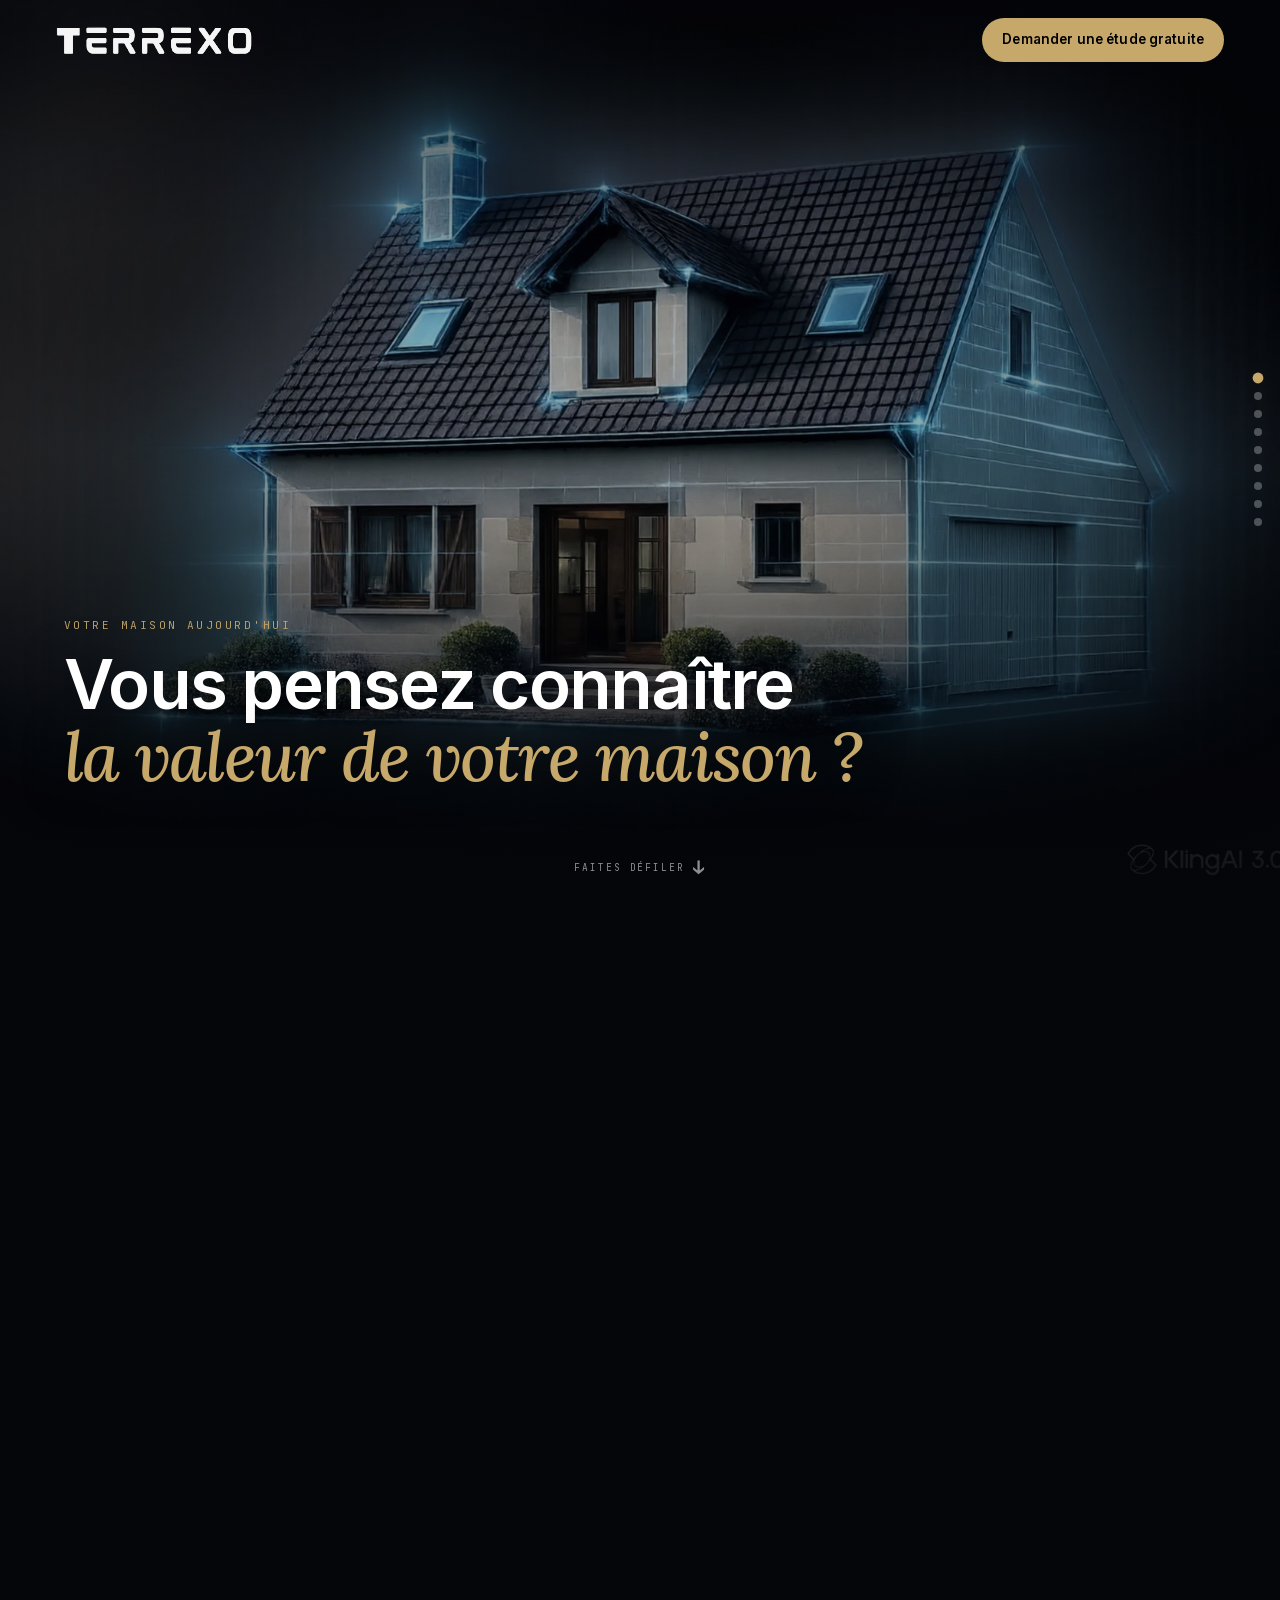
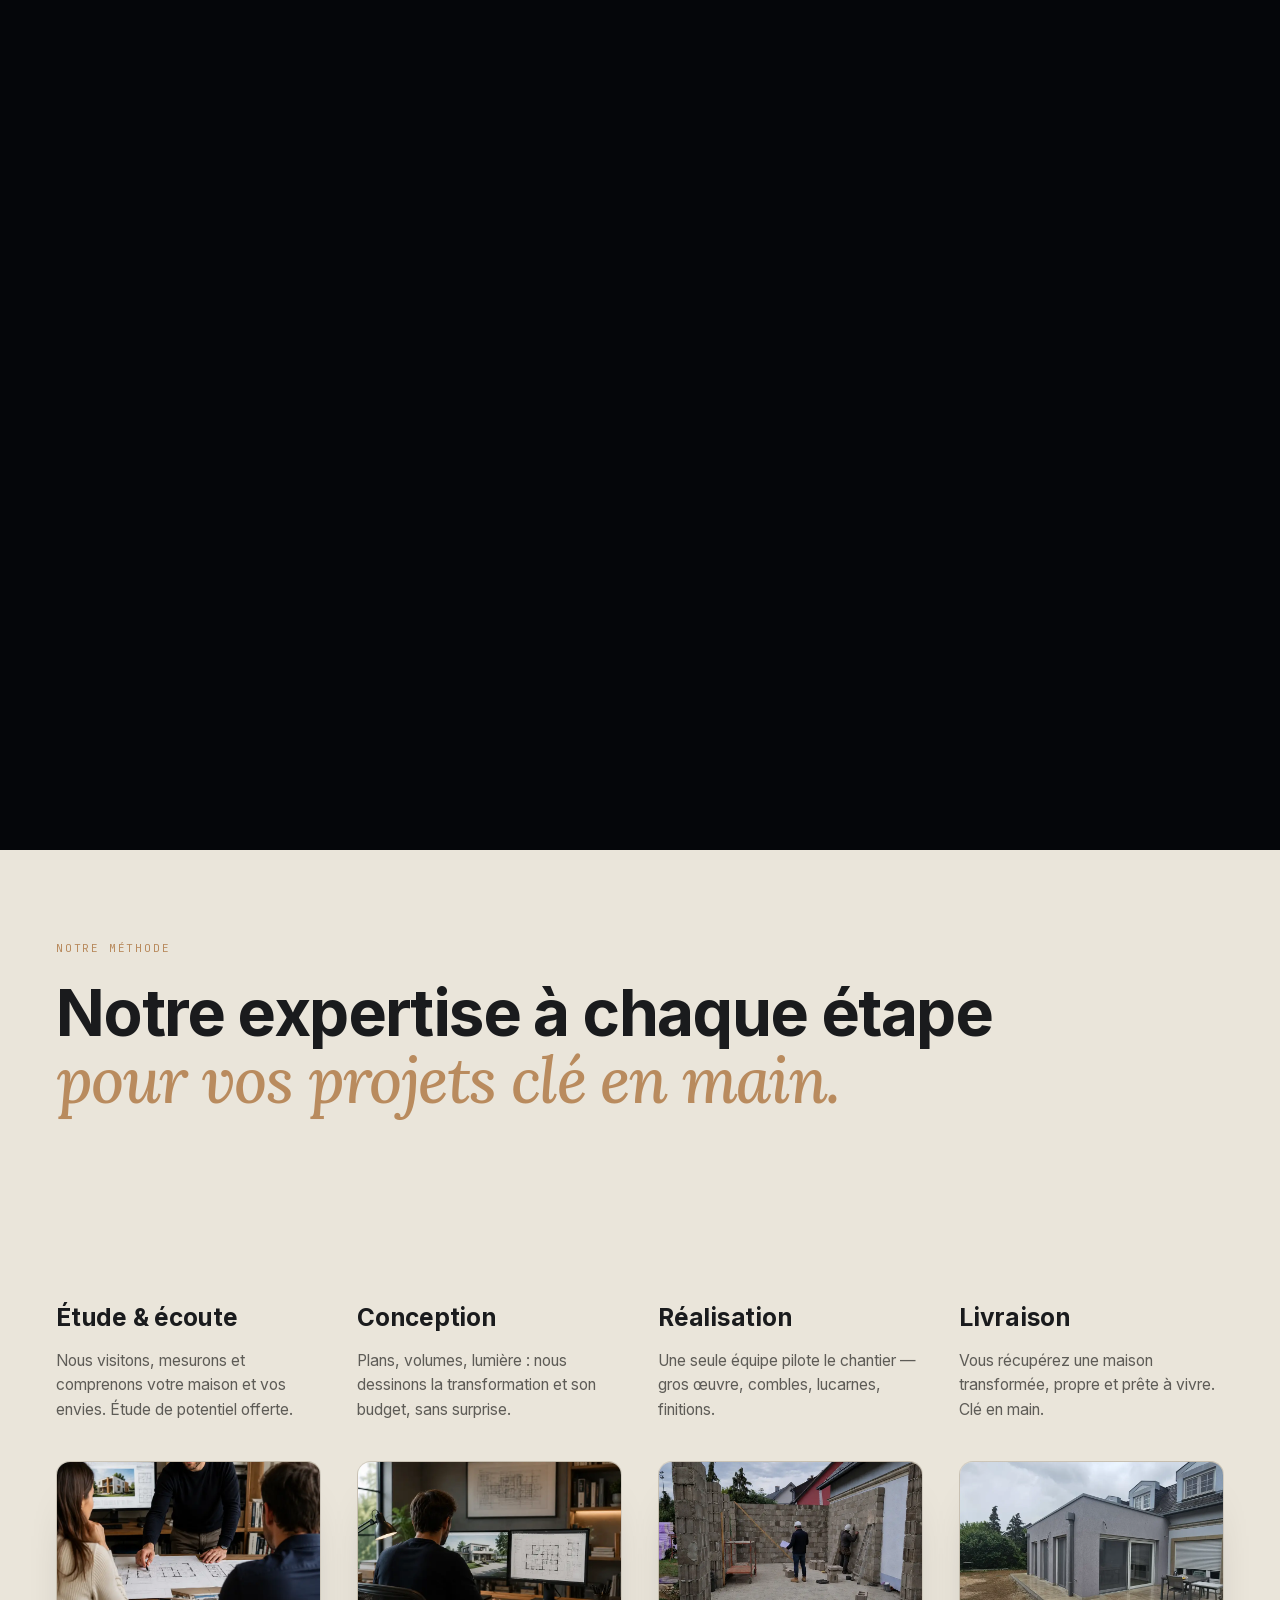
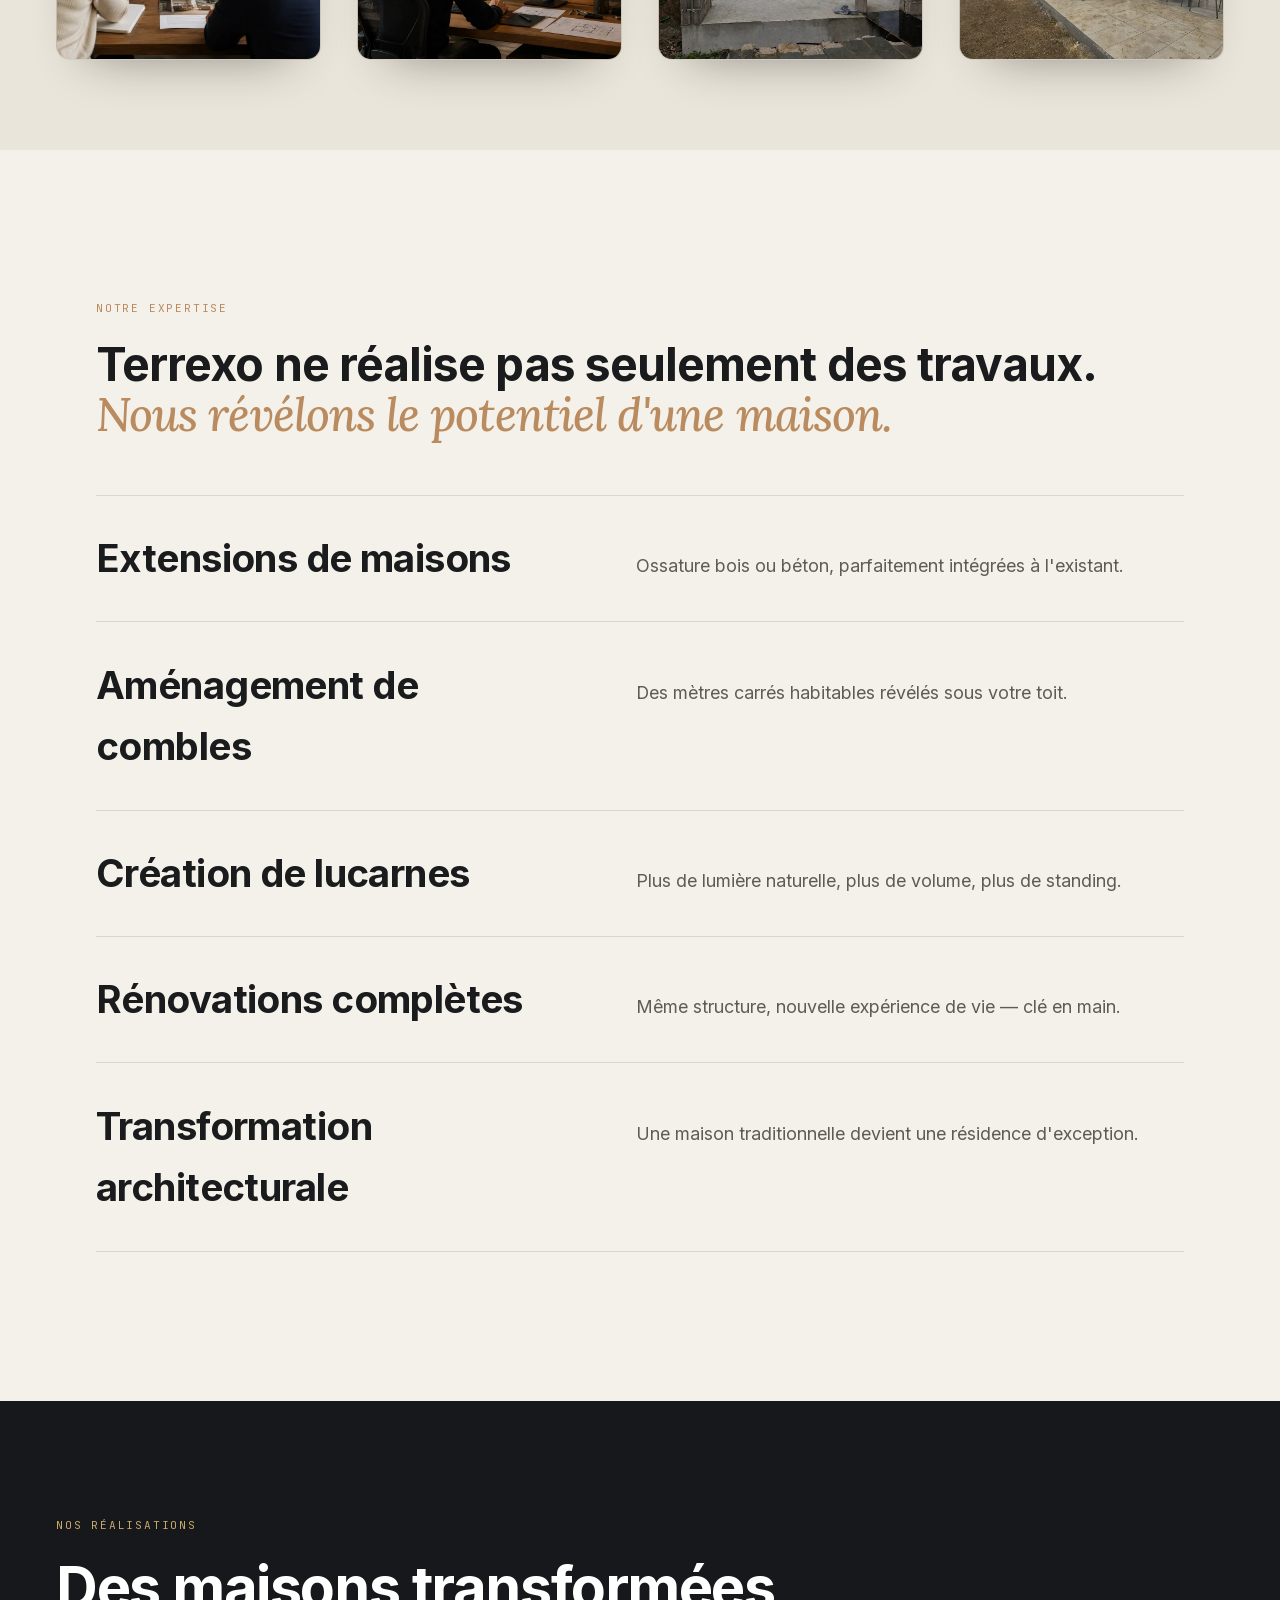
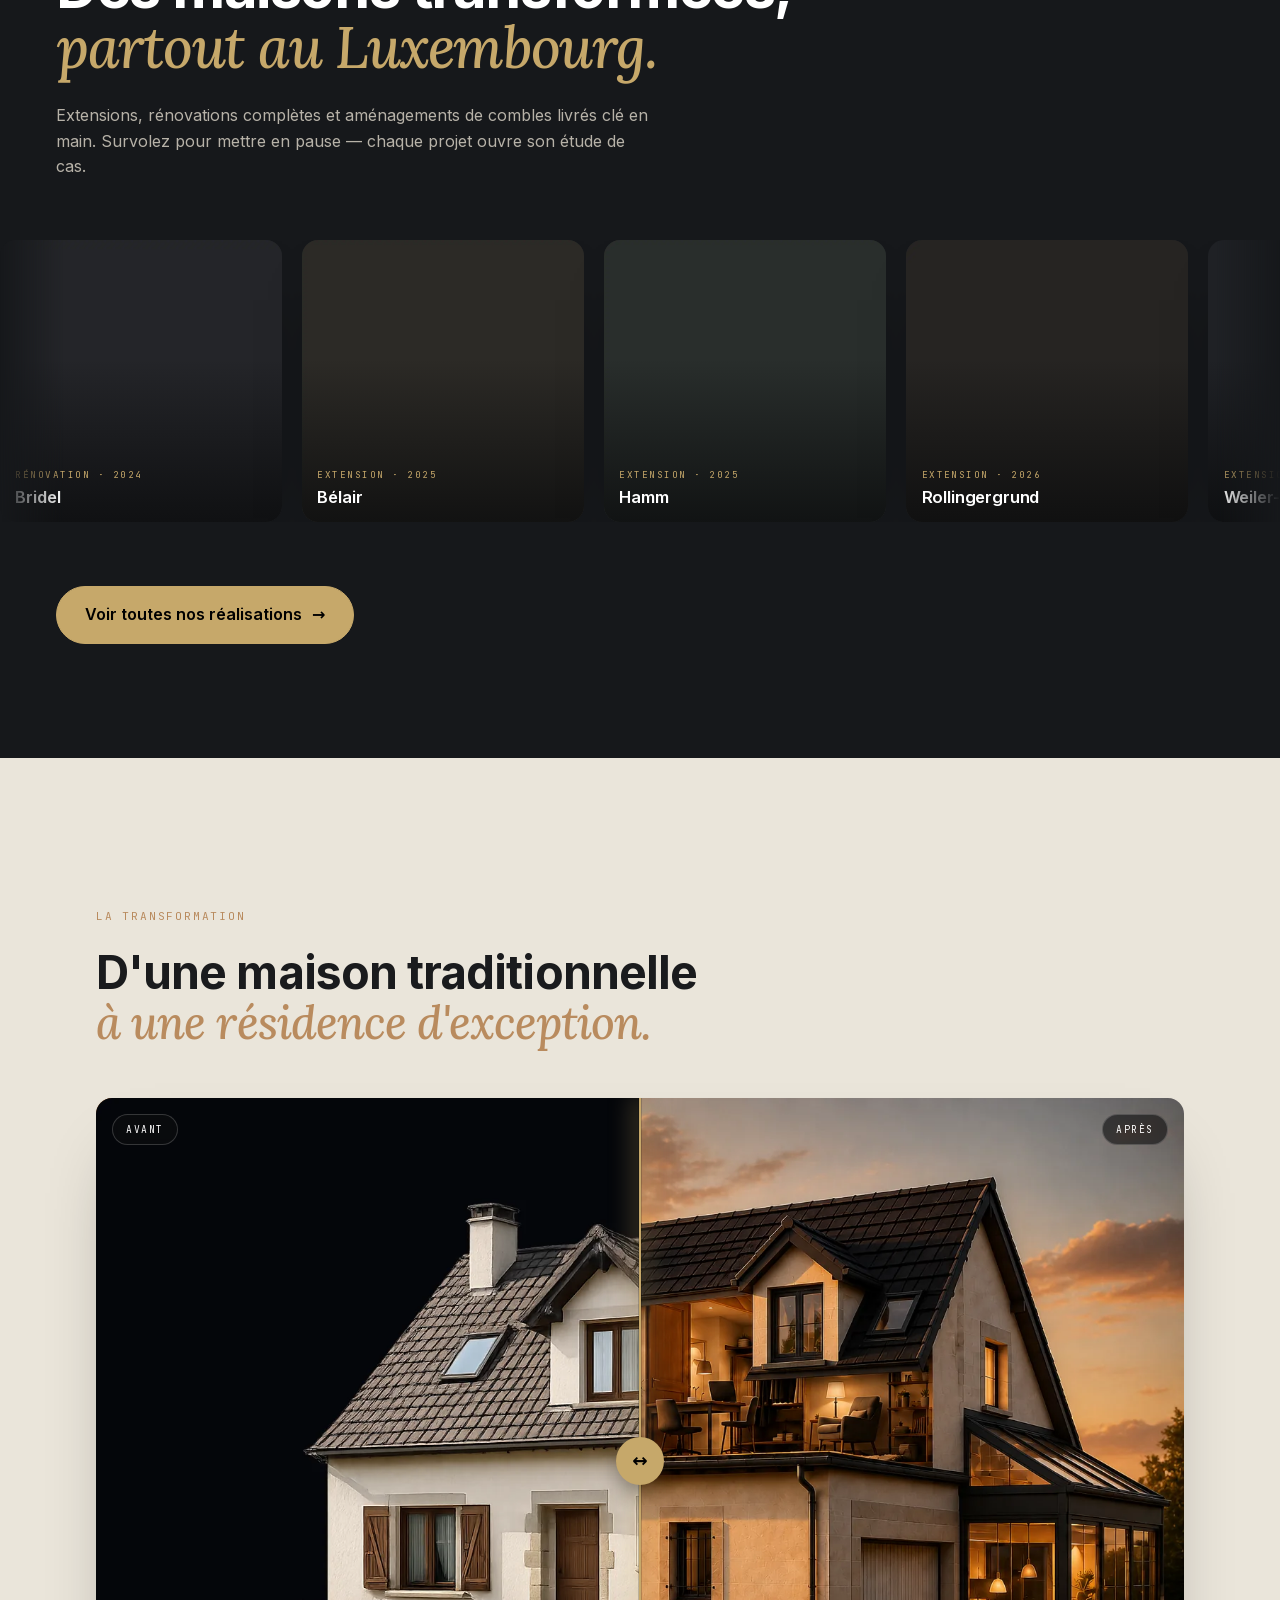
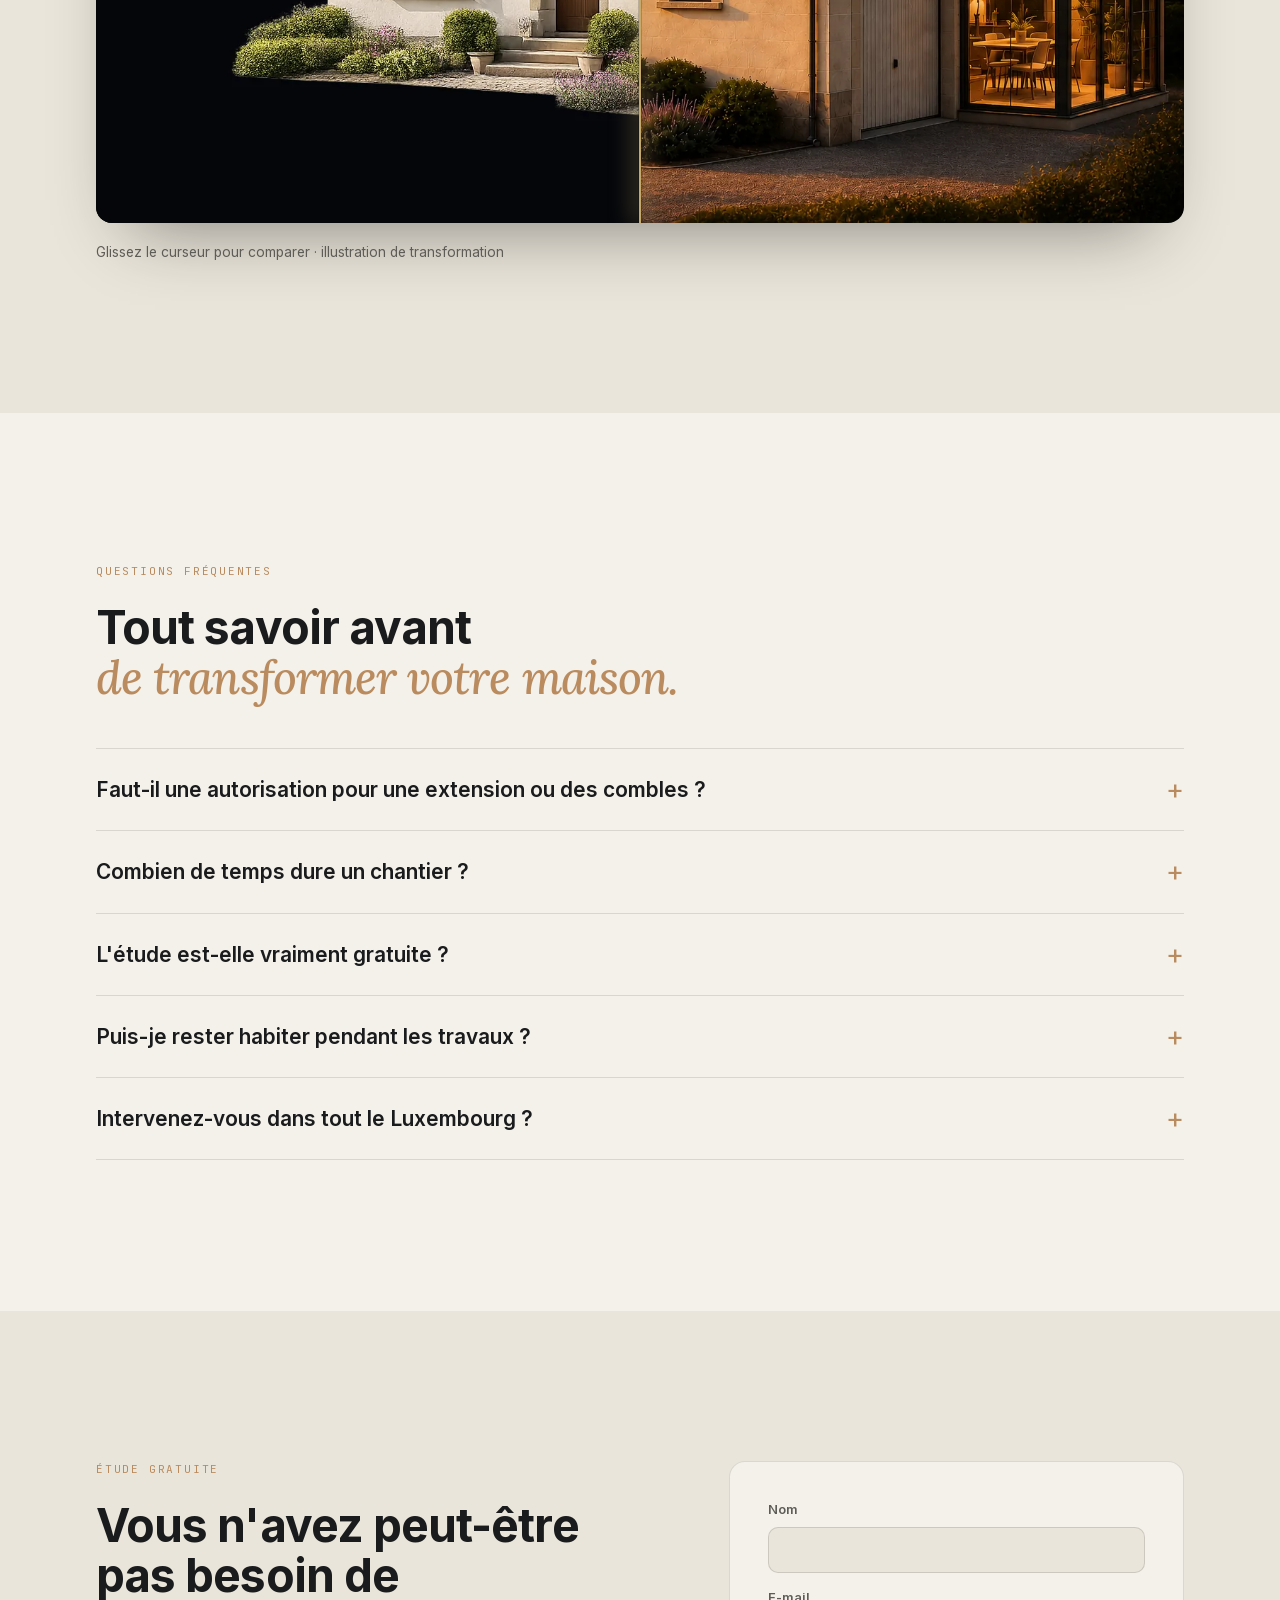
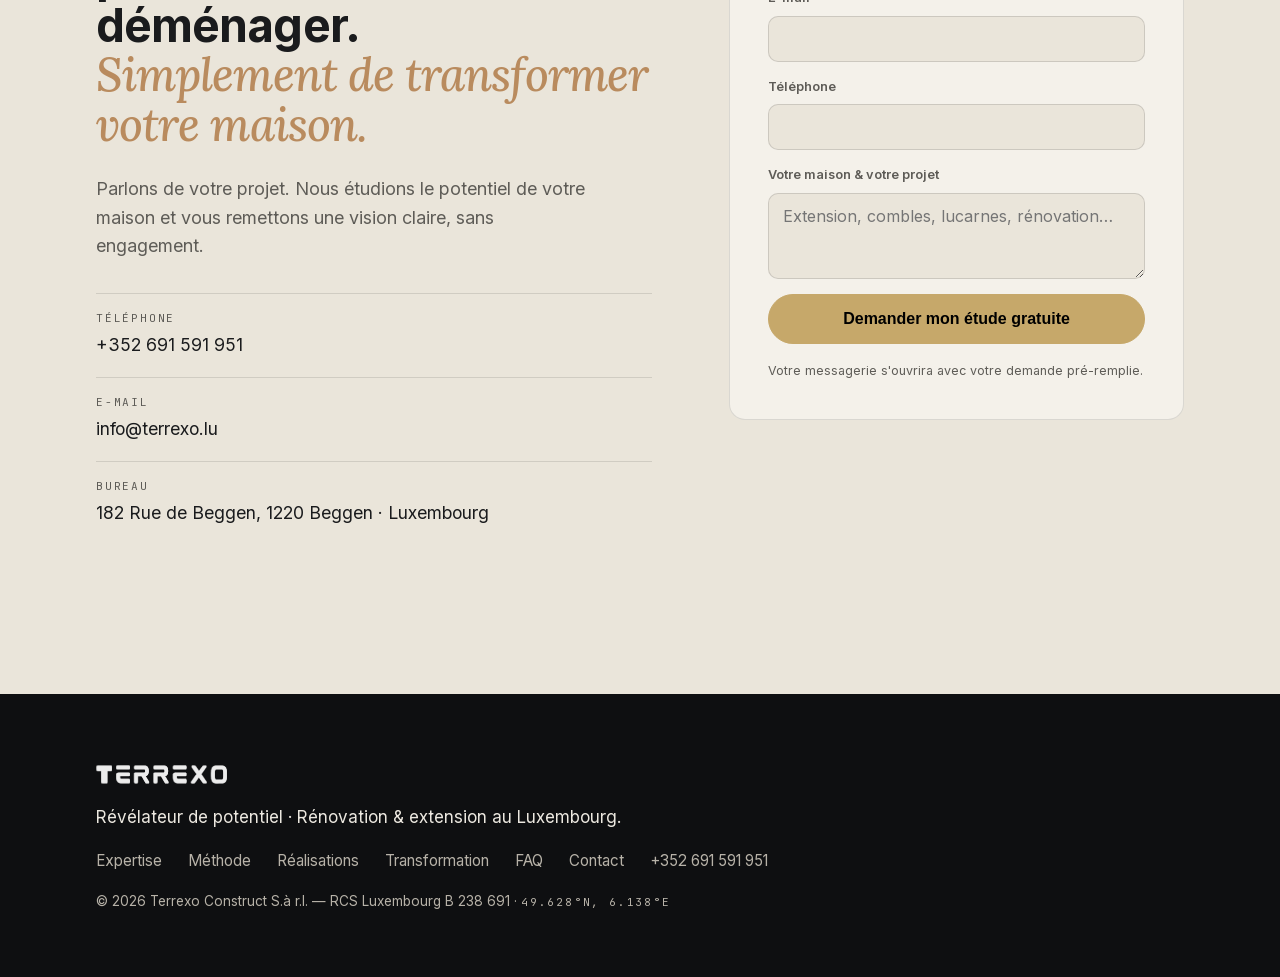
==== commit 56f0ae7d: "Refonte HD du film + réalisations + retouches expertise/intro - Cinématique re-rendue en pleine qual" ====
--- a/index.html
+++ b/index.html
@@ -94,42 +94,45 @@
       </div>
 
       <div class="film-veil" aria-hidden="true"></div>
+      <!-- Voile sombre piloté au scroll : assombrit le tout début du film
+           (frame 1) puis s'efface dès qu'on défile. N'altère pas les frames HD. -->
+      <div class="film-intro" aria-hidden="true"></div>
 
       <div class="film-caps">
         <div class="film-cap" data-i="0">
-          <span class="cap-k">01 — Votre maison aujourd'hui</span>
-          <h1 class="cap-t">Vous pensez connaître<br><em>votre maison.</em></h1>
+          <span class="cap-k">Votre maison aujourd'hui</span>
+          <h1 class="cap-t">Vous pensez connaître<br><em>la valeur de votre maison ?</em></h1>
         </div>
         <div class="film-cap" data-i="1">
-          <span class="cap-k">02 — Lecture architecturale</span>
+          <span class="cap-k">Lecture architecturale</span>
           <h2 class="cap-t">Nous voyons ce que<br>vous ne <em>voyez pas</em>.</h2>
         </div>
         <div class="film-cap" data-i="2">
-          <span class="cap-k">03 — Les combles révélés</span>
+          <span class="cap-k">Les combles révélés</span>
           <h2 class="cap-t">Des mètres carrés<br><em>déjà présents</em>.</h2>
         </div>
         <div class="film-cap" data-i="3">
-          <span class="cap-k">04 — L'extension</span>
+          <span class="cap-k">L'extension</span>
           <h2 class="cap-t">Repousser les murs,<br><em>sans déménager</em>.</h2>
         </div>
         <div class="film-cap" data-i="4">
-          <span class="cap-k">05 — Lucarnes &amp; lumière</span>
+          <span class="cap-k">Lucarnes &amp; lumière</span>
           <h2 class="cap-t">Plus d'espace.<br><em>Plus de lumière.</em></h2>
         </div>
         <div class="film-cap" data-i="5">
-          <span class="cap-k">06 — Le seuil</span>
+          <span class="cap-k">Le seuil</span>
           <h2 class="cap-t">Entrez <em>chez vous</em>.</h2>
         </div>
         <div class="film-cap" data-i="6">
-          <span class="cap-k">07 — L'intérieur dévoilé</span>
+          <span class="cap-k">L'intérieur dévoilé</span>
           <h2 class="cap-t">Chaque pièce,<br><em>repensée</em>.</h2>
         </div>
         <div class="film-cap" data-i="7">
-          <span class="cap-k">08 — La cuisine transformée</span>
+          <span class="cap-k">La cuisine transformée</span>
           <h2 class="cap-t">Le quotidien,<br><em>sublimé</em>.</h2>
         </div>
         <div class="film-cap" data-i="8">
-          <span class="cap-k">09 — La révélation</span>
+          <span class="cap-k">La révélation</span>
           <h2 class="cap-t">Votre maison n'a jamais eu<br>autant de <em>potentiel</em>.</h2>
           <a class="btn-gold scene-cta" href="#contact">Étudier mon projet <span aria-hidden="true">→</span></a>
         </div>
@@ -141,12 +144,47 @@
     <div class="film-bar" aria-hidden="true"></div>
   </section>
 
-  <!-- ===== MANIFESTE ===== -->
-  <section class="manifesto sec--dark">
+  <!-- ===== EXPERTISE PAR ÉTAPE (section plein écran) =====
+       Emplacements photo prévus sous chaque étape : déposer les fichiers
+       assets/img/expertise/01-etude.webp … 04-livraison.webp puis remplacer
+       chaque <div class="etape-media"> par <img>. -->
+  <section class="etapes" id="approche" aria-label="Notre expertise à chaque étape">
     <div class="wrap">
-      <p class="eyebrow mono reveal">Le potentiel révélé</p>
-      <p class="manifesto-q reveal" data-d="1">La plupart des maisons ne sont pas à remplacer. Elles sont à <em>révéler</em>. Sous chaque toit dorment des mètres carrés, de la lumière et une autre façon de vivre — il suffit de savoir les faire apparaître.</p>
-      <p class="manifesto-sign mono reveal" data-d="2">Terrexo — Révélateur de potentiel · Luxembourg</p>
+      <header class="etapes-head">
+        <p class="eyebrow mono reveal">Notre méthode</p>
+        <h2 class="etapes-title reveal" data-d="1">Notre expertise à chaque étape<br><em>pour vos projets clé en main.</em></h2>
+        <p class="etapes-intro reveal" data-d="2">De la conception à la réalisation, toutes les étapes de votre projet sont pilotées en interne pour assurer un contrôle absolu de la qualité, une exécution sans compromis et des délais parfaitement maîtrisés.</p>
+      </header>
+      <ol class="etapes-grid">
+        <li class="etape reveal reveal--turn" data-d="1">
+          <h3>Étude &amp; écoute</h3>
+          <p>Nous visitons, mesurons et comprenons votre maison et vos envies. Étude de potentiel offerte.</p>
+          <div class="etape-media reveal reveal--turn" data-d="1">
+            <img src="assets/img/expertise/01-etude.webp" alt="Étude : visite et prise de mesures de votre maison" loading="lazy" decoding="async">
+          </div>
+        </li>
+        <li class="etape reveal reveal--turn" data-d="2">
+          <h3>Conception</h3>
+          <p>Plans, volumes, lumière : nous dessinons la transformation et son budget, sans surprise.</p>
+          <div class="etape-media reveal reveal--turn" data-d="2">
+            <img src="assets/img/expertise/02-conception.webp" alt="Conception : plans, volumes et lumière du projet" loading="lazy" decoding="async">
+          </div>
+        </li>
+        <li class="etape reveal reveal--turn" data-d="3">
+          <h3>Réalisation</h3>
+          <p>Une seule équipe pilote le chantier — gros œuvre, combles, lucarnes, finitions.</p>
+          <div class="etape-media reveal reveal--turn" data-d="3">
+            <img src="assets/img/expertise/03-realisation.webp" alt="Réalisation : chantier piloté par une seule équipe" loading="lazy" decoding="async">
+          </div>
+        </li>
+        <li class="etape reveal reveal--turn" data-d="4">
+          <h3>Livraison</h3>
+          <p>Vous récupérez une maison transformée, propre et prête à vivre. Clé en main.</p>
+          <div class="etape-media reveal reveal--turn" data-d="4">
+            <img src="assets/img/expertise/04-livraison.webp" alt="Livraison : maison transformée, propre et prête à vivre" loading="lazy" decoding="async">
+          </div>
+        </li>
+      </ol>
     </div>
   </section>
 
@@ -156,45 +194,158 @@
       <p class="eyebrow mono reveal">Notre expertise</p>
       <h2 class="sec-title reveal" data-d="1">Terrexo ne réalise pas seulement des travaux.<br><em>Nous révélons le potentiel d'une maison.</em></h2>
       <ul class="exp-list">
-        <li class="reveal"><span class="exp-no mono">01</span><h3>Extensions de maisons</h3><p>Ossature bois ou béton, parfaitement intégrées à l'existant.</p></li>
-        <li class="reveal"><span class="exp-no mono">02</span><h3>Aménagement de combles</h3><p>Des mètres carrés habitables révélés sous votre toit.</p></li>
-        <li class="reveal"><span class="exp-no mono">03</span><h3>Création de lucarnes</h3><p>Plus de lumière naturelle, plus de volume, plus de standing.</p></li>
-        <li class="reveal"><span class="exp-no mono">04</span><h3>Rénovations complètes</h3><p>Même structure, nouvelle expérience de vie — clé en main.</p></li>
-        <li class="reveal"><span class="exp-no mono">05</span><h3>Transformation architecturale</h3><p>Une maison traditionnelle devient une résidence d'exception.</p></li>
+        <li class="reveal"><h3>Extensions de maisons</h3><p>Ossature bois ou béton, parfaitement intégrées à l'existant.</p></li>
+        <li class="reveal"><h3>Aménagement de combles</h3><p>Des mètres carrés habitables révélés sous votre toit.</p></li>
+        <li class="reveal"><h3>Création de lucarnes</h3><p>Plus de lumière naturelle, plus de volume, plus de standing.</p></li>
+        <li class="reveal"><h3>Rénovations complètes</h3><p>Même structure, nouvelle expérience de vie — clé en main.</p></li>
+        <li class="reveal"><h3>Transformation architecturale</h3><p>Une maison traditionnelle devient une résidence d'exception.</p></li>
       </ul>
     </div>
   </section>
 
-  <!-- ===== APPROCHE ===== -->
-  <section class="approche" id="approche">
-    <div class="wrap">
-      <p class="eyebrow mono reveal">Notre méthode</p>
-      <h2 class="sec-title reveal" data-d="1">Une transformation maîtrisée,<br><em>du premier croquis aux clés.</em></h2>
-      <ol class="steps">
-        <li class="step reveal" data-d="1"><span class="step-n">01 — Étude</span><h3>Étude &amp; écoute</h3><p>Nous visitons, mesurons et comprenons votre maison et vos envies. Étude de potentiel offerte.</p></li>
-        <li class="step reveal" data-d="2"><span class="step-n">02 — Conception</span><h3>Conception</h3><p>Plans, volumes, lumière : nous dessinons la transformation et son budget, sans surprise.</p></li>
-        <li class="step reveal" data-d="3"><span class="step-n">03 — Réalisation</span><h3>Réalisation</h3><p>Une seule équipe pilote le chantier — gros œuvre, combles, lucarnes, finitions.</p></li>
-        <li class="step reveal" data-d="4"><span class="step-n">04 — Livraison</span><h3>Livraison</h3><p>Vous récupérez une maison transformée, propre et prête à vivre. Clé en main.</p></li>
-      </ol>
-    </div>
-  </section>
-
-  <!-- ===== ENGAGEMENTS ===== -->
-  <section class="engage sec--dark2">
-    <div class="wrap">
-      <p class="eyebrow mono reveal">Pourquoi Terrexo</p>
-      <h2 class="sec-title reveal" data-d="1">Un seul interlocuteur,<br><em>du potentiel à la livraison.</em></h2>
-      <div class="engage-grid">
-        <div class="engage-item reveal" data-d="1"><span class="engage-k">2018</span><span class="engage-l">Année de création</span></div>
-        <div class="engage-item reveal" data-d="2"><span class="engage-k">Beggen</span><span class="engage-l">Atelier au Luxembourg</span></div>
-        <div class="engage-item reveal" data-d="3"><span class="engage-k">A → Z</span><span class="engage-l">Maître d'œuvre unique</span></div>
-        <div class="engage-item reveal" data-d="4"><span class="engage-k">0 €</span><span class="engage-l">Étude &amp; devis offerts</span></div>
-      </div>
+  <!-- ===== NOS RÉALISATIONS : carrousel défilant (train) =====
+       Les photos sont des emplacements (assets/img/realisations/<slug>.webp).
+       Pour alimenter : écraser chaque fichier <slug>.webp par la vraie photo
+       (même nom) — aucun changement HTML nécessaire. Clic → realisations.html#<slug>. -->
+  <section class="rea sec--dark" id="realisations" aria-label="Nos réalisations">
+    <div class="wrap rea-head">
+      <p class="eyebrow mono reveal">Nos réalisations</p>
+      <h2 class="rea-title reveal" data-d="1">Des maisons transformées,<br><em>partout au Luxembourg.</em></h2>
+      <p class="rea-intro reveal" data-d="2">Extensions, rénovations complètes et aménagements de combles livrés clé en main. Survolez pour mettre en pause — chaque projet ouvre son étude de cas.</p>
+    </div>
+
+    <div class="rea-marquee reveal" data-d="3">
+      <div class="rea-track">
+        <a class="rcard" href="realisations.html#renovation-bridel">
+          <span class="rcard-media"><img src="assets/img/realisations/renovation-bridel.webp" alt="Rénovation d'exception — Bridel" loading="lazy" decoding="async"></span>
+          <span class="rcard-info"><span class="rcard-cat mono">Rénovation · 2024</span><span class="rcard-name">Bridel</span></span>
+        </a>
+        <a class="rcard" href="realisations.html#extension-belair">
+          <span class="rcard-media"><img src="assets/img/realisations/extension-belair.webp" alt="Extension &amp; Rénovation — Bélair" loading="lazy" decoding="async"></span>
+          <span class="rcard-info"><span class="rcard-cat mono">Extension · 2025</span><span class="rcard-name">Bélair</span></span>
+        </a>
+        <a class="rcard" href="realisations.html#extension-hamm">
+          <span class="rcard-media"><img src="assets/img/realisations/extension-hamm.webp" alt="Reconstruction complète — Hamm" loading="lazy" decoding="async"></span>
+          <span class="rcard-info"><span class="rcard-cat mono">Extension · 2025</span><span class="rcard-name">Hamm</span></span>
+        </a>
+        <a class="rcard" href="realisations.html#extension-rollingergrund">
+          <span class="rcard-media"><img src="assets/img/realisations/extension-rollingergrund.webp" alt="Extension résidentielle — Rollingergrund" loading="lazy" decoding="async"></span>
+          <span class="rcard-info"><span class="rcard-cat mono">Extension · 2026</span><span class="rcard-name">Rollingergrund</span></span>
+        </a>
+        <a class="rcard" href="realisations.html#extension-weiller">
+          <span class="rcard-media"><img src="assets/img/realisations/extension-weiller.webp" alt="Extension maçonnerie — Weiler-la-Tour" loading="lazy" decoding="async"></span>
+          <span class="rcard-info"><span class="rcard-cat mono">Extension · 2024</span><span class="rcard-name">Weiler-la-Tour</span></span>
+        </a>
+        <a class="rcard" href="realisations.html#extension-bettembourg">
+          <span class="rcard-media"><img src="assets/img/realisations/extension-bettembourg.webp" alt="Extension bois — Bettembourg" loading="lazy" decoding="async"></span>
+          <span class="rcard-info"><span class="rcard-cat mono">Extension · 2022</span><span class="rcard-name">Bettembourg</span></span>
+        </a>
+        <a class="rcard" href="realisations.html#renovation-gasperich">
+          <span class="rcard-media"><img src="assets/img/realisations/renovation-gasperich.webp" alt="Rénovation élégante — Gasperich" loading="lazy" decoding="async"></span>
+          <span class="rcard-info"><span class="rcard-cat mono">Rénovation · 2022</span><span class="rcard-name">Gasperich</span></span>
+        </a>
+        <a class="rcard" href="realisations.html#amenagement-combles-peppange">
+          <span class="rcard-media"><img src="assets/img/realisations/amenagement-combles-peppange.webp" alt="Aménagement de combles — Peppange" loading="lazy" decoding="async"></span>
+          <span class="rcard-info"><span class="rcard-cat mono">Combles · 2023</span><span class="rcard-name">Peppange</span></span>
+        </a>
+        <a class="rcard" href="realisations.html#amenagement-combles-dalheim">
+          <span class="rcard-media"><img src="assets/img/realisations/amenagement-combles-dalheim.webp" alt="Mansarde avec mezzanine — Dalheim" loading="lazy" decoding="async"></span>
+          <span class="rcard-info"><span class="rcard-cat mono">Combles · 2024</span><span class="rcard-name">Dalheim</span></span>
+        </a>
+        <a class="rcard" href="realisations.html#renovation-walferdange">
+          <span class="rcard-media"><img src="assets/img/realisations/renovation-walferdange.webp" alt="Transformation Airbnb — Walferdange" loading="lazy" decoding="async"></span>
+          <span class="rcard-info"><span class="rcard-cat mono">Rénovation · 2025</span><span class="rcard-name">Walferdange</span></span>
+        </a>
+        <a class="rcard" href="realisations.html#appartement-limpertsberg">
+          <span class="rcard-media"><img src="assets/img/realisations/appartement-limpertsberg.webp" alt="Rénovation appartement — Limpertsberg" loading="lazy" decoding="async"></span>
+          <span class="rcard-info"><span class="rcard-cat mono">Rénovation · 2024</span><span class="rcard-name">Limpertsberg</span></span>
+        </a>
+        <a class="rcard" href="realisations.html#renovation-sandweiller">
+          <span class="rcard-media"><img src="assets/img/realisations/renovation-sandweiller.webp" alt="Rénovation maison unifamiliale — Sandweiller" loading="lazy" decoding="async"></span>
+          <span class="rcard-info"><span class="rcard-cat mono">Rénovation · 2022</span><span class="rcard-name">Sandweiller</span></span>
+        </a>
+        <a class="rcard" href="realisations.html#extension-bonnevoie">
+          <span class="rcard-media"><img src="assets/img/realisations/extension-bonnevoie.webp" alt="Extension bois 2 niveaux — Bonnevoie" loading="lazy" decoding="async"></span>
+          <span class="rcard-info"><span class="rcard-cat mono">Extension · 2024</span><span class="rcard-name">Bonnevoie</span></span>
+        </a>
+        <a class="rcard" href="realisations.html#extension-limpertsberg">
+          <span class="rcard-media"><img src="assets/img/realisations/extension-limpertsberg.webp" alt="Extension — Limpertsberg" loading="lazy" decoding="async"></span>
+          <span class="rcard-info"><span class="rcard-cat mono">Extension · 2023</span><span class="rcard-name">Limpertsberg</span></span>
+        </a>
+        <a class="rcard" href="realisations.html#renovation-merl">
+          <span class="rcard-media"><img src="assets/img/realisations/renovation-merl.webp" alt="Rénovation complète — Merl" loading="lazy" decoding="async"></span>
+          <span class="rcard-info"><span class="rcard-cat mono">Rénovation · 2024</span><span class="rcard-name">Merl</span></span>
+        </a>
+        <a class="rcard" href="realisations.html#renovation-bridel" aria-hidden="true" tabindex="-1">
+          <span class="rcard-media"><img src="assets/img/realisations/renovation-bridel.webp" alt="Rénovation d'exception — Bridel" loading="lazy" decoding="async"></span>
+          <span class="rcard-info"><span class="rcard-cat mono">Rénovation · 2024</span><span class="rcard-name">Bridel</span></span>
+        </a>
+        <a class="rcard" href="realisations.html#extension-belair" aria-hidden="true" tabindex="-1">
+          <span class="rcard-media"><img src="assets/img/realisations/extension-belair.webp" alt="Extension &amp; Rénovation — Bélair" loading="lazy" decoding="async"></span>
+          <span class="rcard-info"><span class="rcard-cat mono">Extension · 2025</span><span class="rcard-name">Bélair</span></span>
+        </a>
+        <a class="rcard" href="realisations.html#extension-hamm" aria-hidden="true" tabindex="-1">
+          <span class="rcard-media"><img src="assets/img/realisations/extension-hamm.webp" alt="Reconstruction complète — Hamm" loading="lazy" decoding="async"></span>
+          <span class="rcard-info"><span class="rcard-cat mono">Extension · 2025</span><span class="rcard-name">Hamm</span></span>
+        </a>
+        <a class="rcard" href="realisations.html#extension-rollingergrund" aria-hidden="true" tabindex="-1">
+          <span class="rcard-media"><img src="assets/img/realisations/extension-rollingergrund.webp" alt="Extension résidentielle — Rollingergrund" loading="lazy" decoding="async"></span>
+          <span class="rcard-info"><span class="rcard-cat mono">Extension · 2026</span><span class="rcard-name">Rollingergrund</span></span>
+        </a>
+        <a class="rcard" href="realisations.html#extension-weiller" aria-hidden="true" tabindex="-1">
+          <span class="rcard-media"><img src="assets/img/realisations/extension-weiller.webp" alt="Extension maçonnerie — Weiler-la-Tour" loading="lazy" decoding="async"></span>
+          <span class="rcard-info"><span class="rcard-cat mono">Extension · 2024</span><span class="rcard-name">Weiler-la-Tour</span></span>
+        </a>
+        <a class="rcard" href="realisations.html#extension-bettembourg" aria-hidden="true" tabindex="-1">
+          <span class="rcard-media"><img src="assets/img/realisations/extension-bettembourg.webp" alt="Extension bois — Bettembourg" loading="lazy" decoding="async"></span>
+          <span class="rcard-info"><span class="rcard-cat mono">Extension · 2022</span><span class="rcard-name">Bettembourg</span></span>
+        </a>
+        <a class="rcard" href="realisations.html#renovation-gasperich" aria-hidden="true" tabindex="-1">
+          <span class="rcard-media"><img src="assets/img/realisations/renovation-gasperich.webp" alt="Rénovation élégante — Gasperich" loading="lazy" decoding="async"></span>
+          <span class="rcard-info"><span class="rcard-cat mono">Rénovation · 2022</span><span class="rcard-name">Gasperich</span></span>
+        </a>
+        <a class="rcard" href="realisations.html#amenagement-combles-peppange" aria-hidden="true" tabindex="-1">
+          <span class="rcard-media"><img src="assets/img/realisations/amenagement-combles-peppange.webp" alt="Aménagement de combles — Peppange" loading="lazy" decoding="async"></span>
+          <span class="rcard-info"><span class="rcard-cat mono">Combles · 2023</span><span class="rcard-name">Peppange</span></span>
+        </a>
+        <a class="rcard" href="realisations.html#amenagement-combles-dalheim" aria-hidden="true" tabindex="-1">
+          <span class="rcard-media"><img src="assets/img/realisations/amenagement-combles-dalheim.webp" alt="Mansarde avec mezzanine — Dalheim" loading="lazy" decoding="async"></span>
+          <span class="rcard-info"><span class="rcard-cat mono">Combles · 2024</span><span class="rcard-name">Dalheim</span></span>
+        </a>
+        <a class="rcard" href="realisations.html#renovation-walferdange" aria-hidden="true" tabindex="-1">
+          <span class="rcard-media"><img src="assets/img/realisations/renovation-walferdange.webp" alt="Transformation Airbnb — Walferdange" loading="lazy" decoding="async"></span>
+          <span class="rcard-info"><span class="rcard-cat mono">Rénovation · 2025</span><span class="rcard-name">Walferdange</span></span>
+        </a>
+        <a class="rcard" href="realisations.html#appartement-limpertsberg" aria-hidden="true" tabindex="-1">
+          <span class="rcard-media"><img src="assets/img/realisations/appartement-limpertsberg.webp" alt="Rénovation appartement — Limpertsberg" loading="lazy" decoding="async"></span>
+          <span class="rcard-info"><span class="rcard-cat mono">Rénovation · 2024</span><span class="rcard-name">Limpertsberg</span></span>
+        </a>
+        <a class="rcard" href="realisations.html#renovation-sandweiller" aria-hidden="true" tabindex="-1">
+          <span class="rcard-media"><img src="assets/img/realisations/renovation-sandweiller.webp" alt="Rénovation maison unifamiliale — Sandweiller" loading="lazy" decoding="async"></span>
+          <span class="rcard-info"><span class="rcard-cat mono">Rénovation · 2022</span><span class="rcard-name">Sandweiller</span></span>
+        </a>
+        <a class="rcard" href="realisations.html#extension-bonnevoie" aria-hidden="true" tabindex="-1">
+          <span class="rcard-media"><img src="assets/img/realisations/extension-bonnevoie.webp" alt="Extension bois 2 niveaux — Bonnevoie" loading="lazy" decoding="async"></span>
+          <span class="rcard-info"><span class="rcard-cat mono">Extension · 2024</span><span class="rcard-name">Bonnevoie</span></span>
+        </a>
+        <a class="rcard" href="realisations.html#extension-limpertsberg" aria-hidden="true" tabindex="-1">
+          <span class="rcard-media"><img src="assets/img/realisations/extension-limpertsberg.webp" alt="Extension — Limpertsberg" loading="lazy" decoding="async"></span>
+          <span class="rcard-info"><span class="rcard-cat mono">Extension · 2023</span><span class="rcard-name">Limpertsberg</span></span>
+        </a>
+        <a class="rcard" href="realisations.html#renovation-merl" aria-hidden="true" tabindex="-1">
+          <span class="rcard-media"><img src="assets/img/realisations/renovation-merl.webp" alt="Rénovation complète — Merl" loading="lazy" decoding="async"></span>
+          <span class="rcard-info"><span class="rcard-cat mono">Rénovation · 2024</span><span class="rcard-name">Merl</span></span>
+        </a>
+      </div>
+    </div>
+
+    <div class="wrap rea-foot reveal">
+      <a class="btn-gold" href="realisations.html">Voir toutes nos réalisations <span aria-hidden="true">&#8594;</span></a>
     </div>
   </section>
 
   <!-- ===== RÉALISATIONS / AVANT-APRÈS ===== -->
-  <section class="realis" id="realisations">
+  <section class="realis" id="transformation">
     <div class="wrap">
       <p class="eyebrow mono reveal">La transformation</p>
       <h2 class="sec-title reveal" data-d="1">D'une maison traditionnelle<br><em>à une résidence d'exception.</em></h2>
@@ -258,7 +409,8 @@
     <nav class="ft-nav" aria-label="Sections">
       <a href="#expertise">Expertise</a>
       <a href="#approche">Méthode</a>
-      <a href="#realisations">Transformation</a>
+      <a href="#realisations">Réalisations</a>
+      <a href="#transformation">Transformation</a>
       <a href="#faq">FAQ</a>
       <a href="#contact">Contact</a>
       <a href="tel:+352691591951">+352 691 591 951</a>
--- a/assets/css/fonts.css
+++ b/assets/css/fonts.css
@@ -9,11 +9,11 @@
 }
 
 @font-face {
-  font-family: 'Fraunces';
+  font-family: 'Lora';
   font-style: italic;
   font-weight: 400 600;
   font-display: swap;
-  src: url('../fonts/fraunces-italic-var.woff2') format('woff2');
+  src: url('../fonts/lora-italic-var.woff2') format('woff2');
 }
 
 @font-face {
--- a/assets/css/story.css
+++ b/assets/css/story.css
@@ -20,7 +20,7 @@
   --on-dark-soft:#B7B2A8;
 
   --font-sans:'Inter',system-ui,-apple-system,Segoe UI,Roboto,sans-serif;
-  --font-serif:'Fraunces',Georgia,serif;
+  --font-serif:'Lora',Georgia,serif;
   --font-mono:'JetBrains Mono',ui-monospace,Menlo,monospace;
 
   --maxw:1200px;
@@ -201,11 +201,10 @@
 
 .expertise{background:var(--bone);color:var(--ink);padding-block:clamp(80px,12vw,150px);position:relative;z-index:1;}
 .exp-list{list-style:none;margin:56px 0 0;padding:0;border-top:1px solid rgba(26,27,29,.12);}
-.exp-list li{display:grid;grid-template-columns:80px 1fr 1.2fr;gap:24px;align-items:baseline;padding:28px 0;border-bottom:1px solid rgba(26,27,29,.12);transition:padding-left .4s var(--ease);}
+.exp-list li{display:grid;grid-template-columns:1fr 1.15fr;gap:clamp(24px,5vw,72px);align-items:baseline;padding:32px 0;border-bottom:1px solid rgba(26,27,29,.12);transition:padding-left .4s var(--ease);}
 .exp-list li:hover{padding-left:10px;}
-.exp-no{color:var(--wood);}
-.exp-list h3{font-size:clamp(1.3rem,2.4vw,1.9rem);font-weight:700;margin:0;color:var(--ink);letter-spacing:-.01em;}
-.exp-list p{margin:0;color:var(--ink-soft);font-size:1.02rem;}
+.exp-list h3{font-size:clamp(1.5rem,3vw,2.4rem);font-weight:700;margin:0;color:var(--ink);letter-spacing:-.015em;}
+.exp-list p{margin:0;color:var(--ink-soft);font-size:clamp(1.05rem,1.4vw,1.22rem);line-height:1.5;max-width:46ch;}
 
 .contact{background:var(--bone-2);color:var(--ink);padding-block:clamp(80px,12vw,150px);}
 .contact-grid{display:grid;grid-template-columns:1.1fr .9fr;gap:clamp(40px,6vw,90px);align-items:start;}
@@ -238,8 +237,8 @@
   .metrics{grid-template-columns:repeat(2,1fr);max-width:none;}
   .metric:nth-child(3),.metric:nth-child(4){border-top:1px solid rgba(255,255,255,.14);}
   .metric:nth-child(odd){border-left:none;padding-left:0;}
-  .exp-list li{grid-template-columns:48px 1fr;gap:6px 18px;}
-  .exp-list li p{grid-column:2;}
+  .exp-list li{grid-template-columns:1fr;gap:8px;}
+  .exp-list p{max-width:none;}
   .contact-grid{grid-template-columns:1fr;}
   .hd-cta{padding:10px 14px;font-size:.76rem;}
 }
@@ -286,21 +285,59 @@
 .sec--dark .sec-title em,.sec--dark2 .sec-title em{color:var(--gold-soft);}
 .sec--dark .eyebrow,.sec--dark2 .eyebrow{color:var(--gold-soft);}
 
-/* ---------- Manifeste (pont film → contenu) ---------- */
-.manifesto{padding-block:clamp(96px,16vw,210px);position:relative;z-index:1;}
-.manifesto .wrap{max-width:1000px;}
-.manifesto-q{font-family:var(--font-serif);font-weight:500;font-size:clamp(1.7rem,4.2vw,3.3rem);
-  line-height:1.18;letter-spacing:-.01em;margin:26px 0 0;color:#fff;}
-.manifesto-q em{color:var(--gold-soft);}
-.manifesto-sign{margin-top:36px;color:var(--on-dark-soft);}
-
-/* ---------- Approche (4 temps) ---------- */
-.approche{background:var(--bone-2);color:var(--ink);padding-block:clamp(80px,12vw,150px);}
-.steps{list-style:none;margin:56px 0 0;padding:0;display:grid;grid-template-columns:repeat(4,1fr);gap:clamp(22px,3vw,44px);}
-.step{position:relative;padding-top:26px;border-top:2px solid var(--gold);}
-.step-n{font-family:var(--font-mono);color:var(--wood);font-size:.8rem;letter-spacing:.16em;}
-.step h3{font-size:clamp(1.15rem,1.9vw,1.55rem);margin:14px 0 10px;color:var(--ink);letter-spacing:-.01em;}
-.step p{margin:0;color:var(--ink-soft);font-size:.98rem;}
+/* ---------- Étapes : expertise plein écran, texte + photo par étape ---------- */
+.etapes{background:var(--bone-2);color:var(--ink);min-height:100vh;min-height:100svh;
+  display:flex;flex-direction:column;justify-content:flex-start;
+  padding-block:clamp(72px,7vw,104px);}
+.etapes .wrap{max-width:1520px;display:flex;flex-direction:column;flex:1;}
+.etapes-head{margin-bottom:clamp(48px,6vw,84px);max-width:940px;}
+/* Sur grand écran, on sort le titre vers la gouttière (décalé à gauche des cartes) */
+@media (min-width:1521px){
+  .etapes-head{margin-left:calc((100vw - 1520px) / -2);}
+}
+.etapes-title{font-size:clamp(2.2rem,5vw,4rem);line-height:1.04;letter-spacing:-.025em;
+  font-weight:700;margin:0;color:var(--ink);}
+.etapes-title em{color:var(--wood);}
+/* Texte d'intro aligné à gauche, dans l'axe du titre */
+.etapes-intro{margin:clamp(22px,2.2vw,34px) 0 0;max-width:620px;
+  color:var(--ink-soft);font-size:clamp(1rem,1.25vw,1.18rem);line-height:1.6;}
+.etapes-grid{list-style:none;margin:0;padding:0;flex:1;display:grid;grid-template-columns:repeat(4,1fr);
+  gap:clamp(24px,2.8vw,46px);}
+.etape{display:flex;flex-direction:column;padding-top:4px;}
+.etape h3{font-size:clamp(1.2rem,1.9vw,1.55rem);margin:0 0 12px;color:var(--ink);letter-spacing:-.01em;}
+.etape p{margin:0 0 28px;color:var(--ink-soft);font-size:.98rem;line-height:1.55;}
+/* Emplacement photo (placeholder élégant tant qu'aucune image n'est fournie) */
+.etape-media{margin-top:auto;position:relative;aspect-ratio:4/3;border-radius:14px;overflow:hidden;
+  background:linear-gradient(135deg,#e9e3d6 0%,#d7cdba 100%);border:1px solid rgba(26,27,29,.10);
+  display:flex;flex-direction:column;align-items:center;justify-content:center;gap:6px;
+  box-shadow:0 26px 52px -32px rgba(0,0,0,.45);}
+.etape-media img{position:absolute;inset:0;width:100%;height:100%;object-fit:cover;}
+.etape-media-k{font-family:var(--font-mono);font-size:1.5rem;font-weight:600;color:var(--wood);opacity:.45;}
+.etape-media-l{font-family:var(--font-mono);font-size:.6rem;letter-spacing:.18em;text-transform:uppercase;
+  color:var(--ink-soft);opacity:.7;}
+
+/* Animation d'apparition « en tournant » + fondu (réutilise l'observer .reveal) */
+.reveal--turn{opacity:0;transform:perspective(1100px) rotateY(-22deg) translateY(52px) scale(.95);
+  transform-origin:left center;
+  transition:opacity 1s var(--ease),transform 1.1s var(--ease);}
+.reveal--turn.in{opacity:1;transform:none;}
+/* Cascade marquée 1→2→3→4 propre à la section étapes */
+.etapes .reveal[data-d="1"]{transition-delay:.08s}
+.etapes .reveal[data-d="2"]{transition-delay:.26s}
+.etapes .reveal[data-d="3"]{transition-delay:.44s}
+.etapes .reveal[data-d="4"]{transition-delay:.62s}
+
+@media (max-width:900px){
+  .etapes-grid{grid-template-columns:repeat(2,1fr);gap:30px;}
+}
+@media (max-width:600px){
+  /* mobile : pleine largeur, une étape par ligne, photo généreuse */
+  .etapes{min-height:0;padding-block:clamp(72px,18vw,104px);}
+  .etapes-intro{margin-left:0;}
+  .etapes-grid{grid-template-columns:1fr;gap:38px;}
+  .etape-media{aspect-ratio:16/10;}
+  .reveal--turn{transform:perspective(900px) rotateY(-10deg) translateY(32px) scale(.96);}
+}
 
 /* ---------- Engagements (bande sombre, preuves réelles) ---------- */
 .engage{padding-block:clamp(72px,10vw,124px);}
@@ -327,6 +364,122 @@
 .ba-tag.is-after{right:16px;}
 .realis-note{margin:18px 0 0;color:var(--ink-soft);font-size:.86rem;}
 
+/* ---------- Nos réalisations : carrousel défilant "train" ---------- */
+.rea{min-height:100vh;min-height:100svh;display:flex;flex-direction:column;justify-content:center;
+  gap:clamp(32px,5vw,60px);padding-block:clamp(76px,9vw,120px);overflow:hidden;}
+/* En-tête et pied alignés à gauche (et non centrés) pour mieux occuper l'espace */
+.rea-head{max-width:880px;margin-inline:0;}
+.rea-foot{margin-inline:0;}
+.rea-title{font-size:clamp(2rem,4.6vw,3.6rem);line-height:1.05;letter-spacing:-.025em;font-weight:700;margin:0;color:#fff;}
+.rea-title em{color:var(--gold-soft);}
+.rea-intro{margin:clamp(18px,2vw,28px) 0 0;max-width:600px;color:var(--on-dark-soft);
+  font-size:clamp(1rem,1.2vw,1.15rem);line-height:1.6;}
+
+.rea-marquee{position:relative;width:100%;
+  -webkit-mask-image:linear-gradient(90deg,transparent,#000 5%,#000 95%,transparent);
+  mask-image:linear-gradient(90deg,transparent,#000 5%,#000 95%,transparent);}
+.rea-track{display:flex;width:max-content;gap:clamp(16px,1.6vw,26px);
+  animation:rea-scroll 80s linear infinite;will-change:transform;}
+.rea-marquee:hover .rea-track,.rea-marquee:focus-within .rea-track{animation-play-state:paused;}
+@keyframes rea-scroll{from{transform:translateX(-50%)}to{transform:translateX(0)}}
+
+.rcard{position:relative;flex:0 0 auto;width:clamp(216px,22vw,320px);display:block;
+  border-radius:16px;overflow:hidden;box-shadow:0 28px 54px -32px rgba(0,0,0,.75);
+  transition:transform .5s var(--ease);}
+.rcard:hover{transform:translateY(-6px);}
+.rcard-media{display:block;position:relative;aspect-ratio:1/1;background:#1f2125;}
+.rcard-media img{position:absolute;inset:0;width:100%;height:100%;object-fit:cover;transition:transform .9s var(--ease);}
+.rcard:hover .rcard-media img{transform:scale(1.07);}
+.rcard-media::after{content:"";position:absolute;inset:0;
+  background:linear-gradient(180deg,transparent 42%,rgba(8,9,10,.72));}
+.rcard-info{position:absolute;left:0;right:0;bottom:0;z-index:2;display:flex;flex-direction:column;gap:5px;
+  padding:clamp(14px,1.2vw,20px);}
+.rcard-cat{color:var(--gold-soft);font-size:.58rem;}
+.rcard-name{color:#fff;font-size:clamp(1.02rem,1.3vw,1.25rem);font-weight:600;letter-spacing:-.01em;line-height:1.1;}
+.rea-foot{margin-top:4px;}
+
+@media (max-width:600px){
+  .rea{min-height:100svh;}
+  .rcard{width:clamp(184px,68vw,240px);}
+  .rea-track{animation-duration:55s;}
+}
+/* Pas d'animation : on fige le ruban et on le rend défilable au doigt. */
+@media (prefers-reduced-motion:reduce){
+  .rea-track{animation:none;transform:none;}
+  .rea-marquee{overflow-x:auto;-webkit-overflow-scrolling:touch;scrollbar-width:none;}
+  .rea-marquee::-webkit-scrollbar{display:none;}
+}
+
+/* ============================================================
+   PAGE « NOS RÉALISATIONS » (realisations.html)
+   Chaque projet = section plein écran ancrée (#slug) — cible des
+   clics du carrousel. Mobile-first, photos carrées même style.
+   ============================================================ */
+.rea-page{background:var(--anthra);color:var(--on-dark);}
+/* compense le header fixe lors des sauts d'ancre */
+.rea-page :where(.proj,.reah,.reacta){scroll-margin-top:84px;}
+
+/* En-tête de page */
+.reah{min-height:100vh;min-height:100svh;display:flex;align-items:center;
+  background:var(--anthra-2);padding-block:clamp(96px,14vw,150px);}
+.reah-inner{max-width:860px;}
+.reah-back{color:var(--on-dark-soft);text-decoration:none;transition:color .3s var(--ease);}
+.reah-back:hover{color:var(--gold-soft);}
+.reah-title{font-size:clamp(2.4rem,7vw,5rem);line-height:1.02;letter-spacing:-.03em;
+  font-weight:700;margin:clamp(18px,2vw,26px) 0 0;color:#fff;}
+.reah-title em{color:var(--gold-soft);}
+.reah-lead{margin:clamp(20px,2.4vw,32px) 0 0;max-width:620px;color:var(--on-dark-soft);
+  font-size:clamp(1.05rem,1.3vw,1.25rem);line-height:1.65;}
+.reah-scroll{margin:clamp(34px,5vw,60px) 0 0;color:var(--gold-soft);font-size:.62rem;letter-spacing:.18em;}
+
+/* Section projet */
+.proj{min-height:100vh;min-height:100svh;display:flex;align-items:center;
+  padding-block:clamp(70px,9vw,120px);border-top:1px solid rgba(255,255,255,.06);}
+.proj-grid{display:grid;grid-template-columns:1fr 1fr;gap:clamp(32px,5vw,80px);align-items:center;width:100%;}
+.proj--alt .proj-media{order:2;}
+.proj--alt .proj-body{order:1;}
+
+/* Photo carrée (même langage que .rcard-media / .etape-media) */
+.proj-media{position:relative;margin:0;border-radius:18px;overflow:hidden;
+  aspect-ratio:1/1;background:#1f2125;box-shadow:0 40px 80px -40px rgba(0,0,0,.8);}
+.proj-media img{position:absolute;inset:0;width:100%;height:100%;object-fit:cover;
+  transition:transform 1.1s var(--ease);}
+.proj:hover .proj-media img{transform:scale(1.05);}
+.proj-count{position:absolute;left:14px;bottom:14px;z-index:2;color:#fff;
+  background:rgba(8,9,10,.55);backdrop-filter:blur(6px);padding:6px 11px;border-radius:999px;
+  font-size:.56rem;letter-spacing:.1em;}
+
+/* Texte projet */
+.proj-cat{color:var(--gold-soft);font-size:.62rem;letter-spacing:.16em;}
+.proj-title{font-size:clamp(1.7rem,3.4vw,2.9rem);line-height:1.08;letter-spacing:-.02em;
+  font-weight:700;margin:clamp(12px,1.4vw,18px) 0 0;color:#fff;}
+.proj-title em{color:var(--gold-soft);font-style:italic;font-weight:400;}
+.proj-loc{margin:14px 0 0;color:var(--stone);font-size:.66rem;letter-spacing:.12em;}
+.proj-desc{margin:clamp(16px,1.8vw,24px) 0 0;max-width:560px;color:var(--on-dark-soft);
+  font-size:clamp(1rem,1.15vw,1.12rem);line-height:1.7;}
+.proj-cta{display:inline-block;margin-top:clamp(22px,2.6vw,34px);color:var(--gold-soft);
+  text-decoration:none;font-weight:600;font-size:.98rem;border-bottom:1px solid transparent;
+  transition:border-color .3s var(--ease);}
+.proj-cta:hover{border-color:var(--gold-soft);}
+
+/* Appel final */
+.reacta{min-height:100vh;min-height:100svh;display:flex;align-items:center;
+  background:var(--anthra-2);padding-block:clamp(80px,12vw,140px);}
+.reacta-inner{max-width:760px;}
+.reacta-title{font-size:clamp(2.2rem,5.4vw,4rem);line-height:1.05;letter-spacing:-.025em;
+  font-weight:700;margin:clamp(16px,1.8vw,24px) 0 0;color:#fff;}
+.reacta-title em{color:var(--gold-soft);}
+.reacta-lead{margin:clamp(18px,2vw,28px) 0 clamp(30px,4vw,46px);max-width:560px;
+  color:var(--on-dark-soft);font-size:clamp(1.05rem,1.3vw,1.2rem);line-height:1.6;}
+
+/* Téléphone : on empile, photo au-dessus du texte */
+@media (max-width:820px){
+  .proj-grid{grid-template-columns:1fr;gap:clamp(26px,6vw,40px);}
+  .proj--alt .proj-media{order:1;}
+  .proj--alt .proj-body{order:2;}
+  .proj-media{max-width:560px;}
+}
+
 /* ---------- FAQ ---------- */
 .faq{background:var(--bone);color:var(--ink);padding-block:clamp(80px,12vw,150px);}
 .faq-list{margin-top:46px;border-top:1px solid rgba(26,27,29,.12);}
@@ -352,4 +505,11 @@
 }
 
 html:not(.js) .reveal{opacity:1;transform:none;}
-@media (prefers-reduced-motion:reduce){.reveal{opacity:1;transform:none;transition:none;}}
+/* Reduced-motion : on adoucit fortement (pas de rotation 3D ni de grand
+   déplacement) mais on conserve un léger glissement + fondu, TOUJOURS visible,
+   pour que l'apparition reste perceptible quel que soit le réglage système. */
+@media (prefers-reduced-motion:reduce){
+  .reveal{transform:translateY(20px);transition-property:opacity,transform!important;transition-duration:.9s!important;}
+  .reveal--turn{transform:translateY(26px);transition-property:opacity,transform!important;transition-duration:1s!important;}
+  .reveal.in,.reveal--turn.in{transform:none!important;}
+}
--- a/assets/css/cinematic.css
+++ b/assets/css/cinematic.css
@@ -22,13 +22,11 @@
 /* .film-pin = scène épinglée plein écran */
 .film-pin{position:sticky;top:0;height:100svh;min-height:560px;overflow:hidden;background:#05060a;}
 
-/* --- Fond néon (signature de l'intro, visible derrière la maison détourée) --- */
+/* --- Fond neutre (anthracite) derrière le canvas. Néon retiré (demande client). --- */
 .film-bg{position:absolute;inset:0;z-index:0;background:#05060a;}
 .film-bg::before{content:"";position:absolute;inset:-15%;
-  background:
-    radial-gradient(34% 34% at var(--p1x) var(--p1y), rgba(var(--c1),.40) 0%, rgba(var(--c1),.10) 34%, transparent 58%),
-    radial-gradient(36% 36% at var(--p2x) var(--p2y), rgba(var(--c2),.36) 0%, rgba(var(--c2),.09) 36%, transparent 60%);
-  filter:blur(55px);transition:background .15s linear;}
+  background:radial-gradient(60% 50% at 50% 40%, rgba(150,160,180,.05) 0%, transparent 70%);
+  filter:blur(55px);}
 .film-bg::after{content:"";position:absolute;inset:0;pointer-events:none;
   background:
     radial-gradient(120% 100% at 50% 42%, transparent 46%, rgba(0,0,0,.62) 100%),
@@ -58,6 +56,15 @@
 /* Voile pour la lisibilité du texte */
 .film-veil{position:absolute;inset:0;z-index:3;pointer-events:none;
   background:linear-gradient(180deg, rgba(5,6,10,.42) 0%, rgba(5,6,10,0) 26%, rgba(5,6,10,0) 50%, rgba(5,6,10,.82) 100%);}
+
+/* Voile sombre du tout début (frame 1) — opacité pilotée au scroll par le JS
+   (1 à l'arrêt → 0 dès qu'on défile). Vignette + voile plat : assombrit
+   l'image SANS toucher aux frames HD (qualité restaurée intacte). */
+.film-intro{position:absolute;inset:0;z-index:3;pointer-events:none;opacity:1;
+  background:
+    radial-gradient(78% 68% at 50% 46%, rgba(5,6,10,0) 24%, rgba(5,6,10,.66) 100%),
+    rgba(5,6,10,.30);
+  transition:opacity .25s linear;}
 
 /* --- Légendes (une par segment, fondu au scroll) --- */
 .film-caps{position:absolute;inset:0;z-index:4;pointer-events:none;}
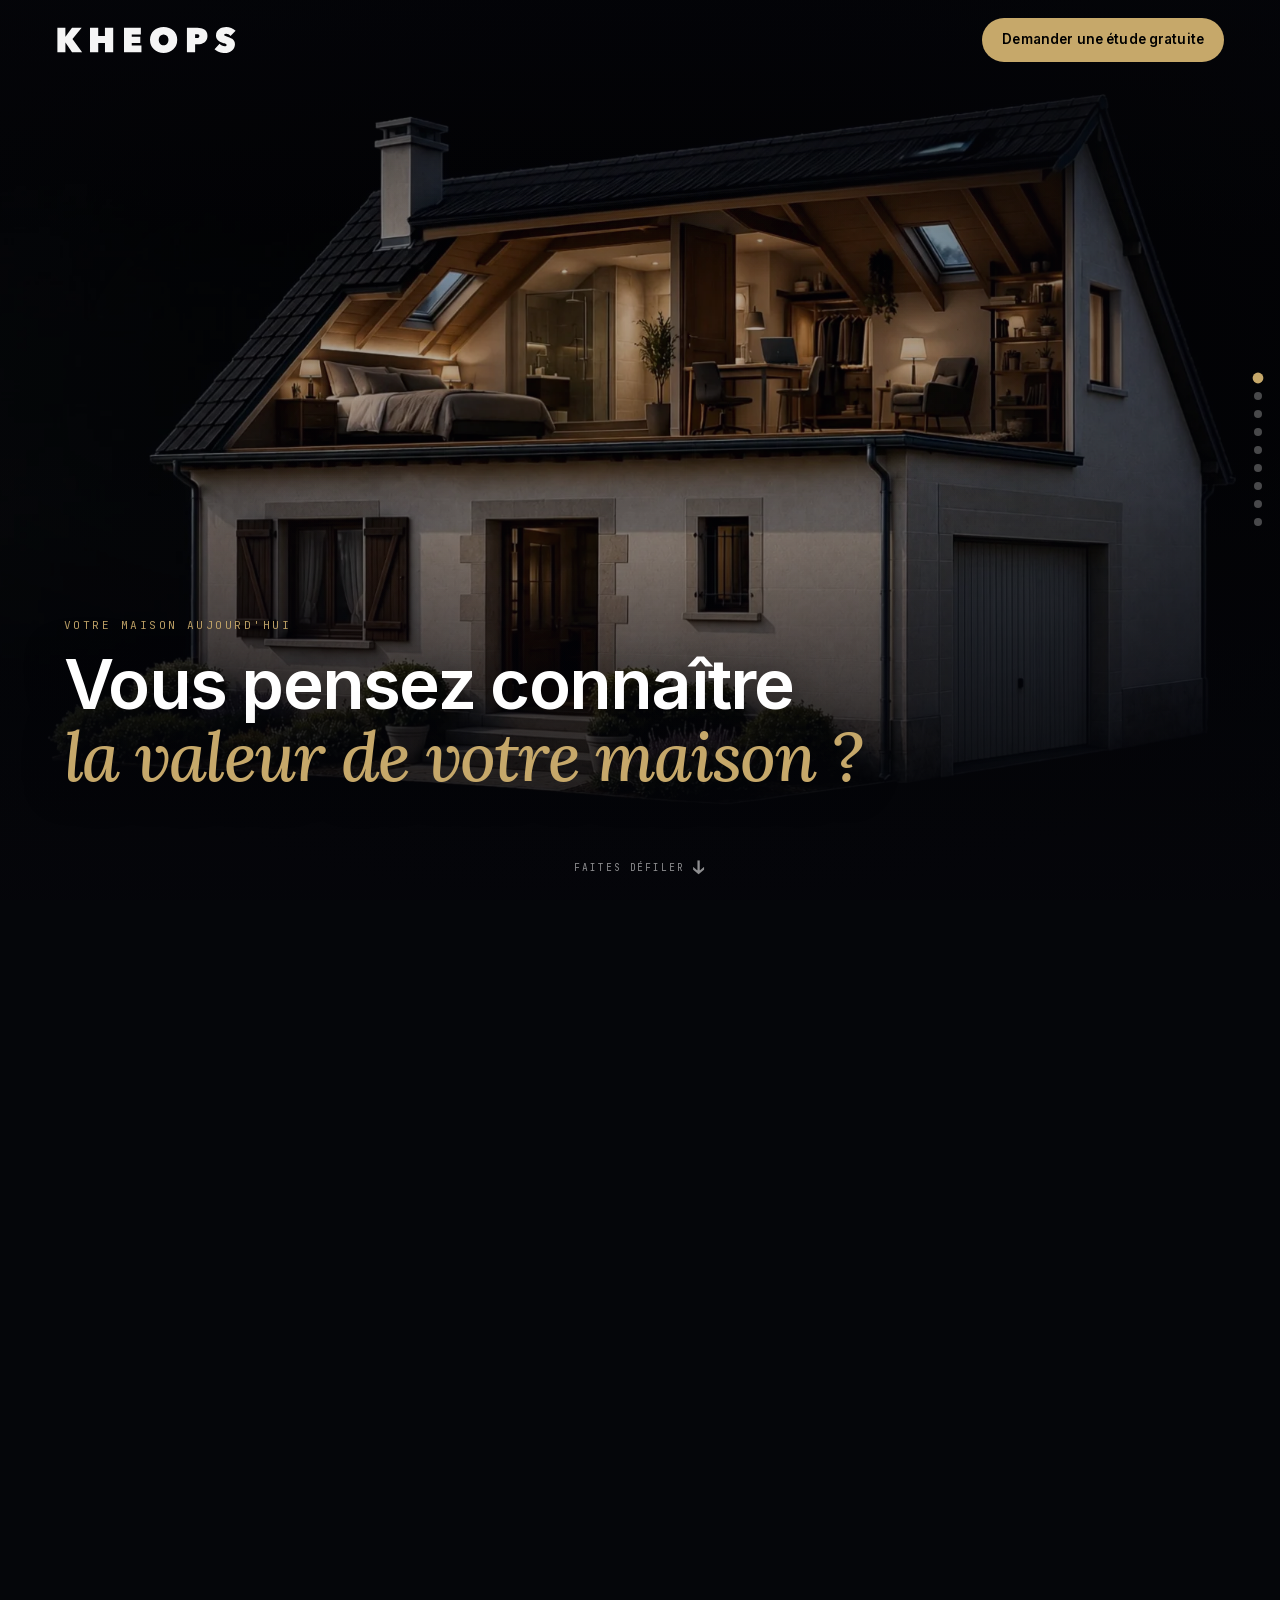
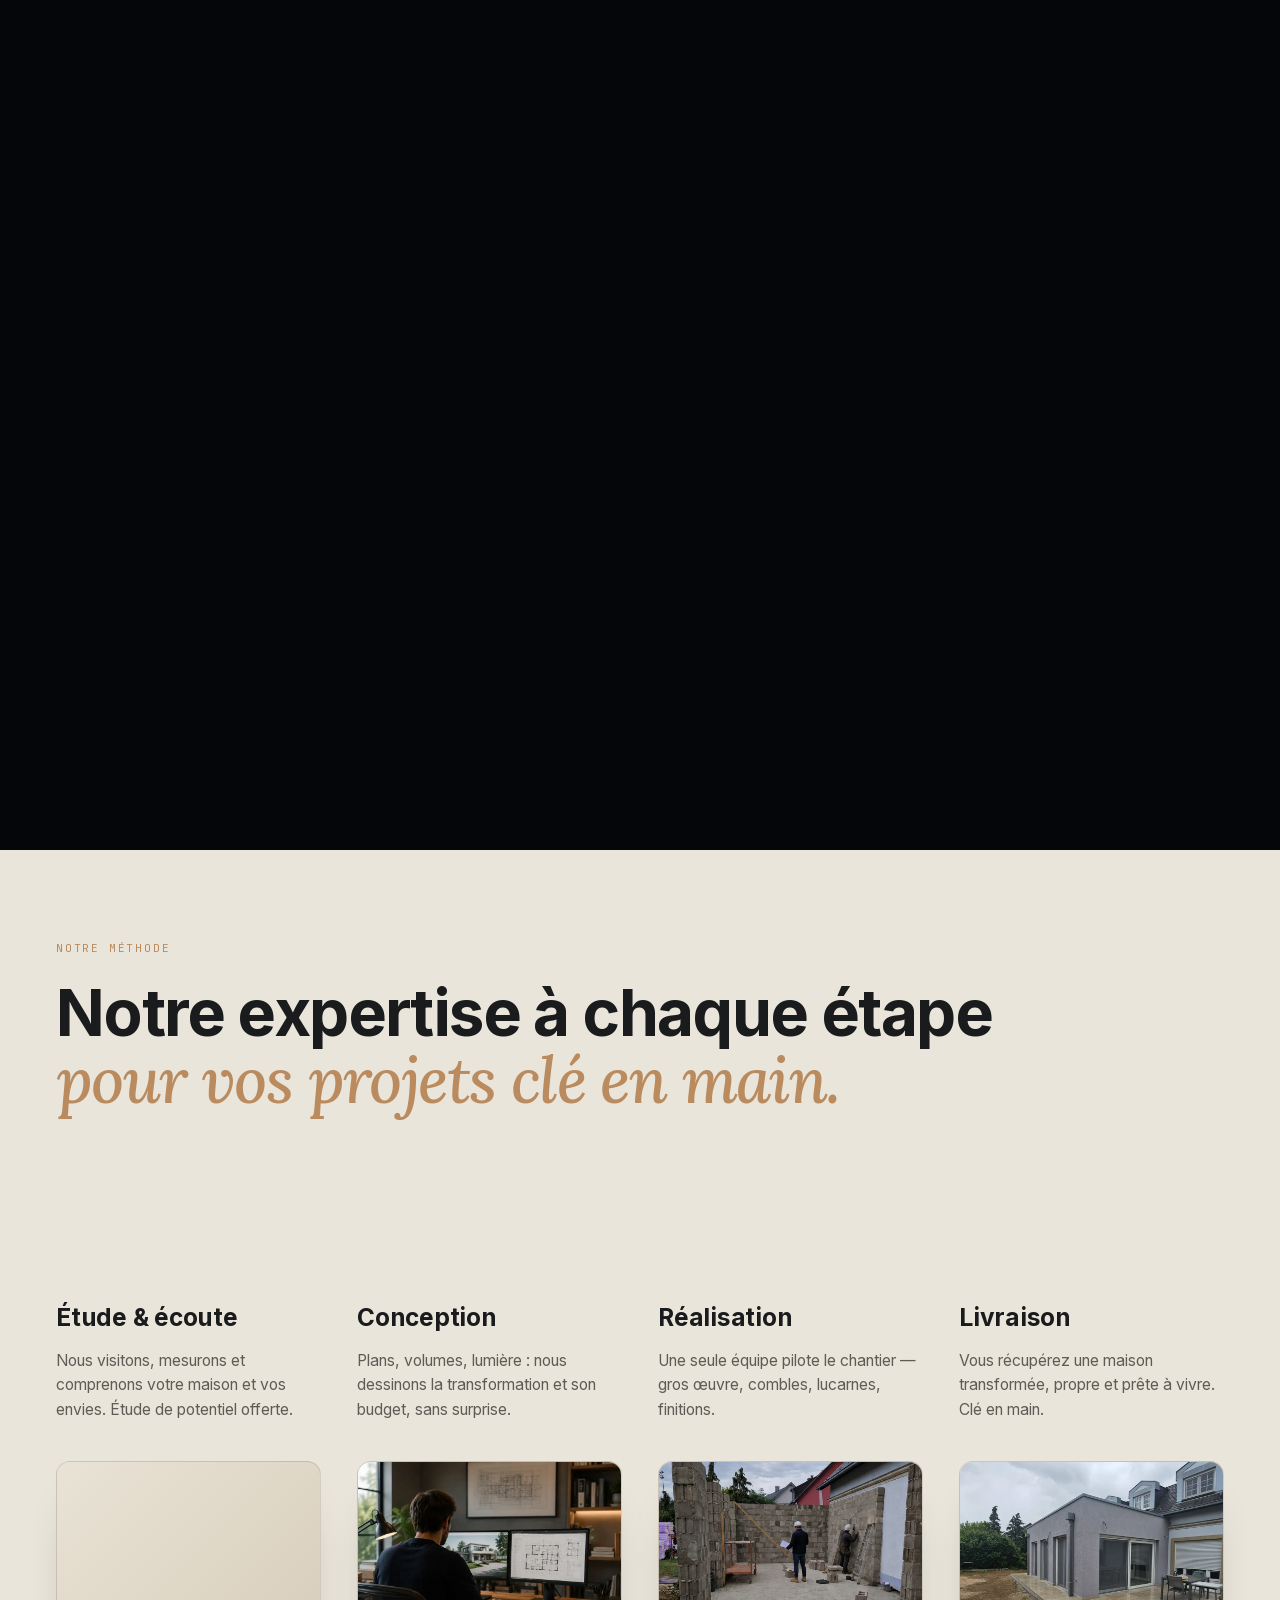
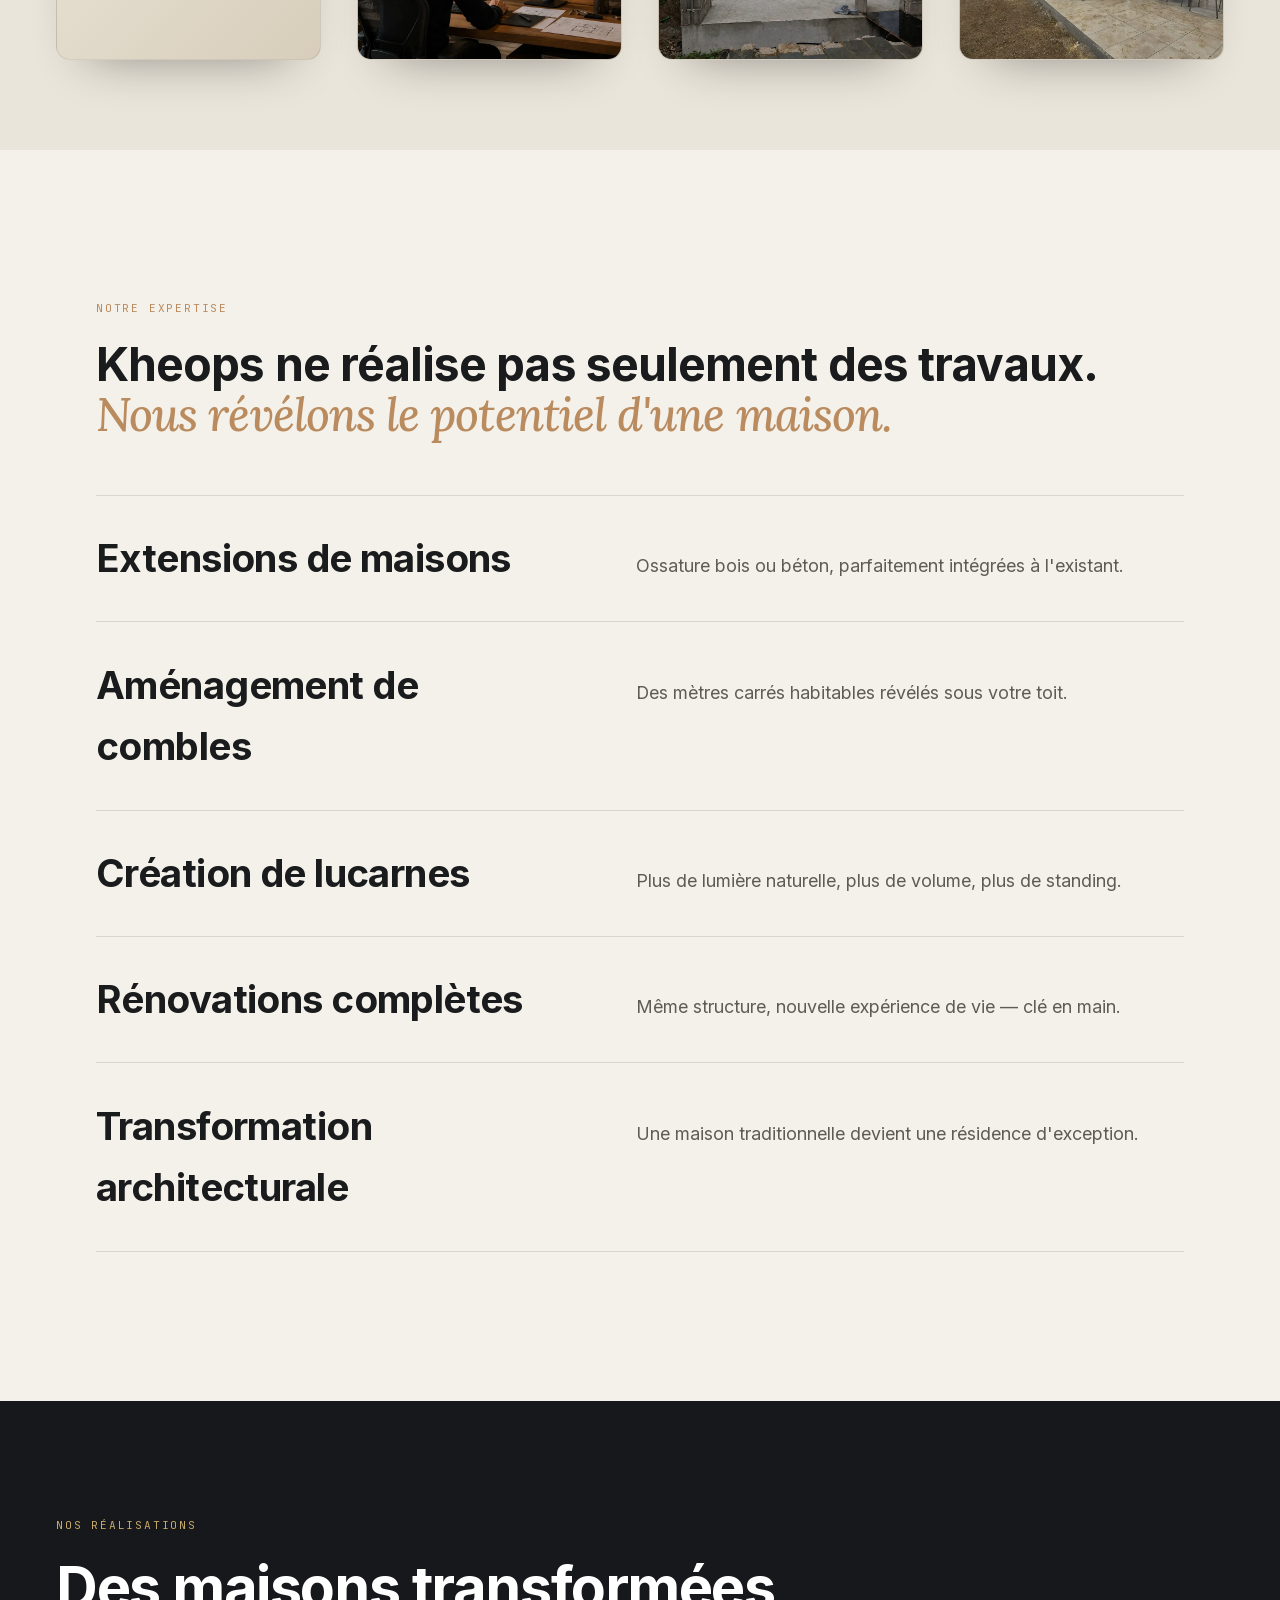
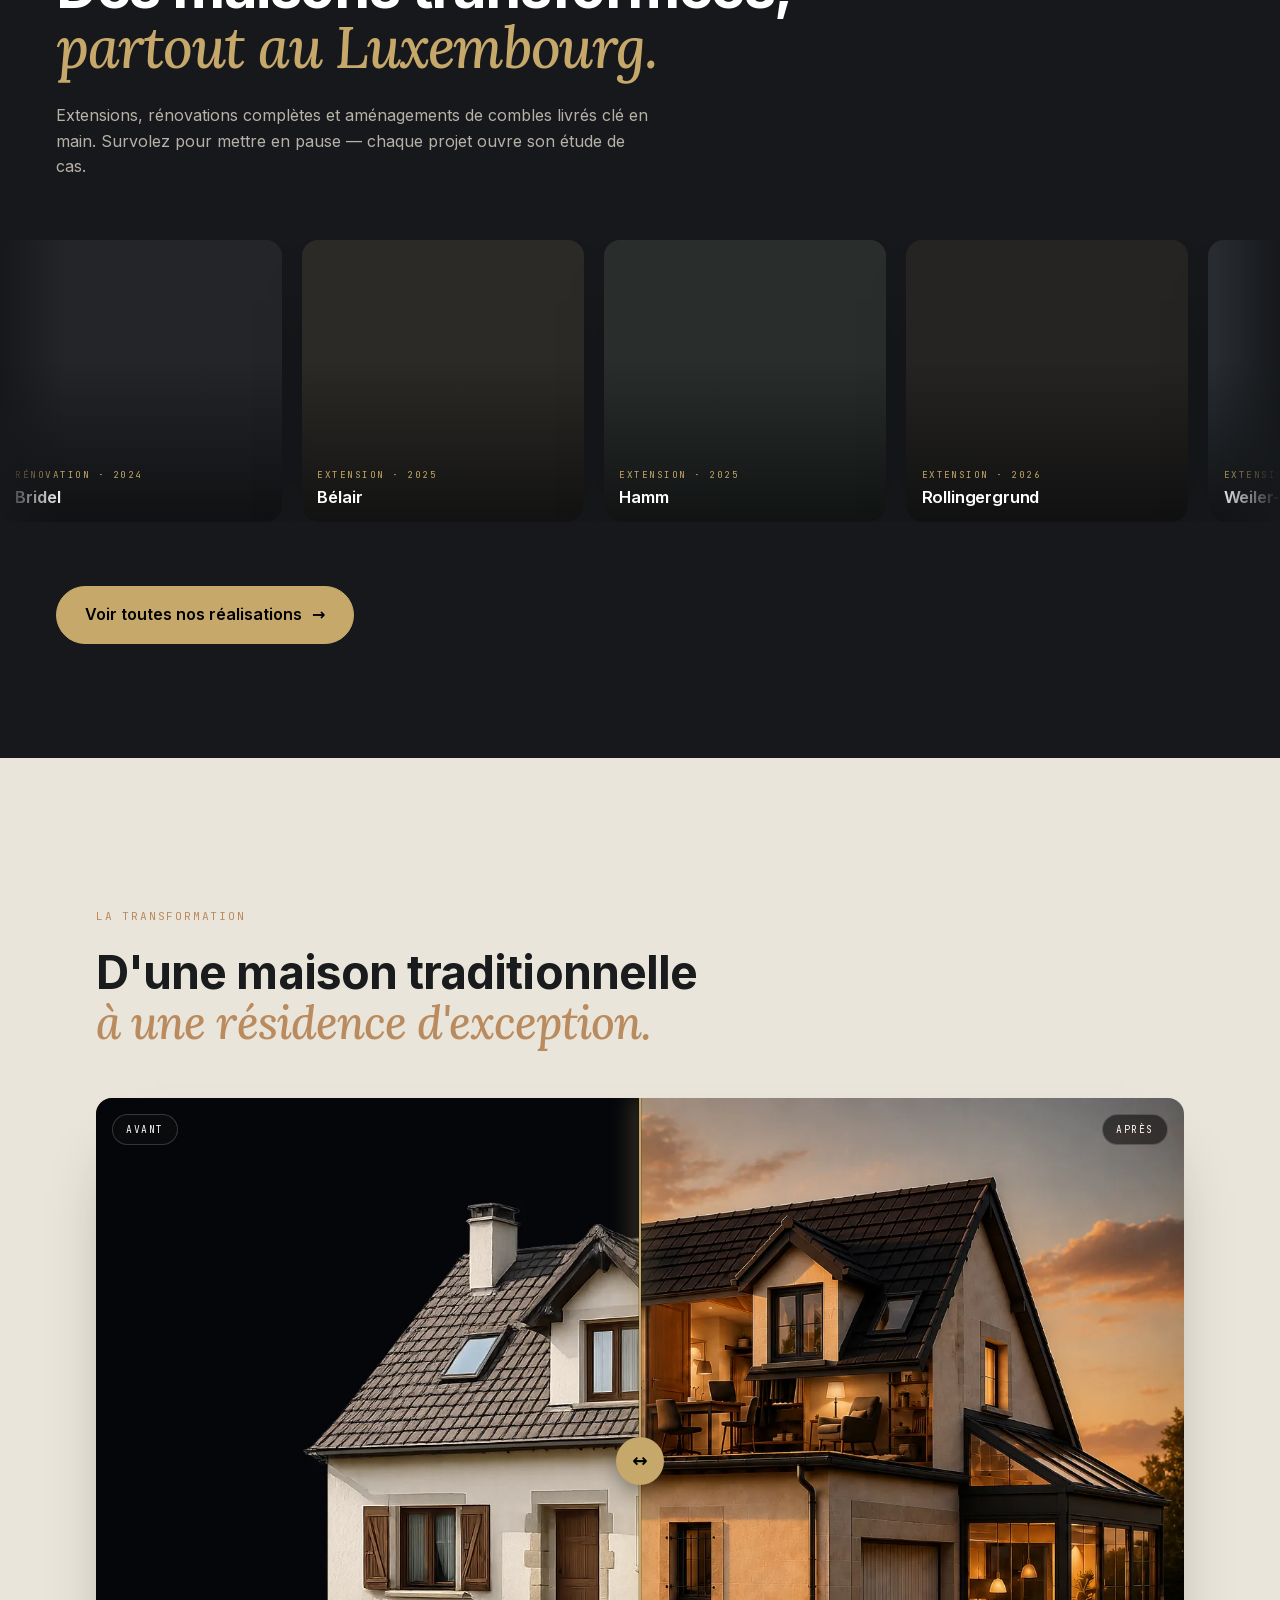
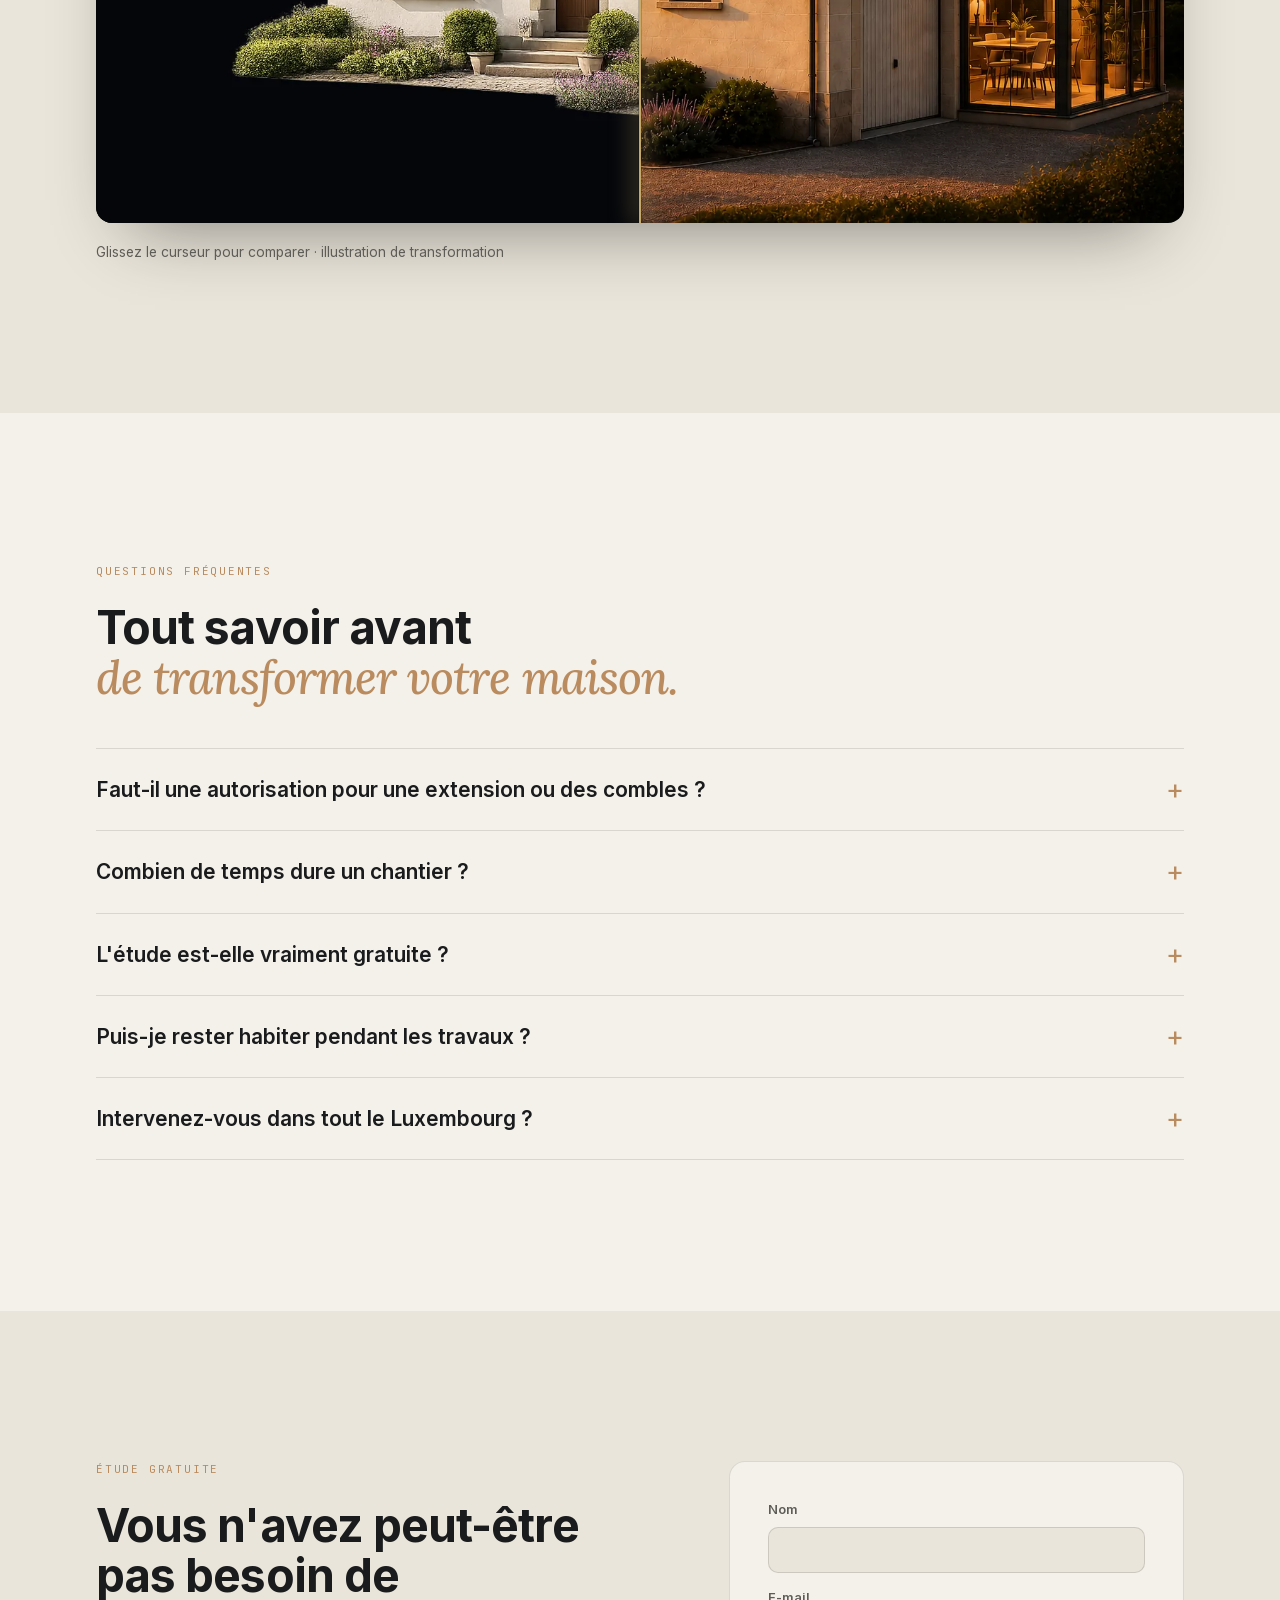
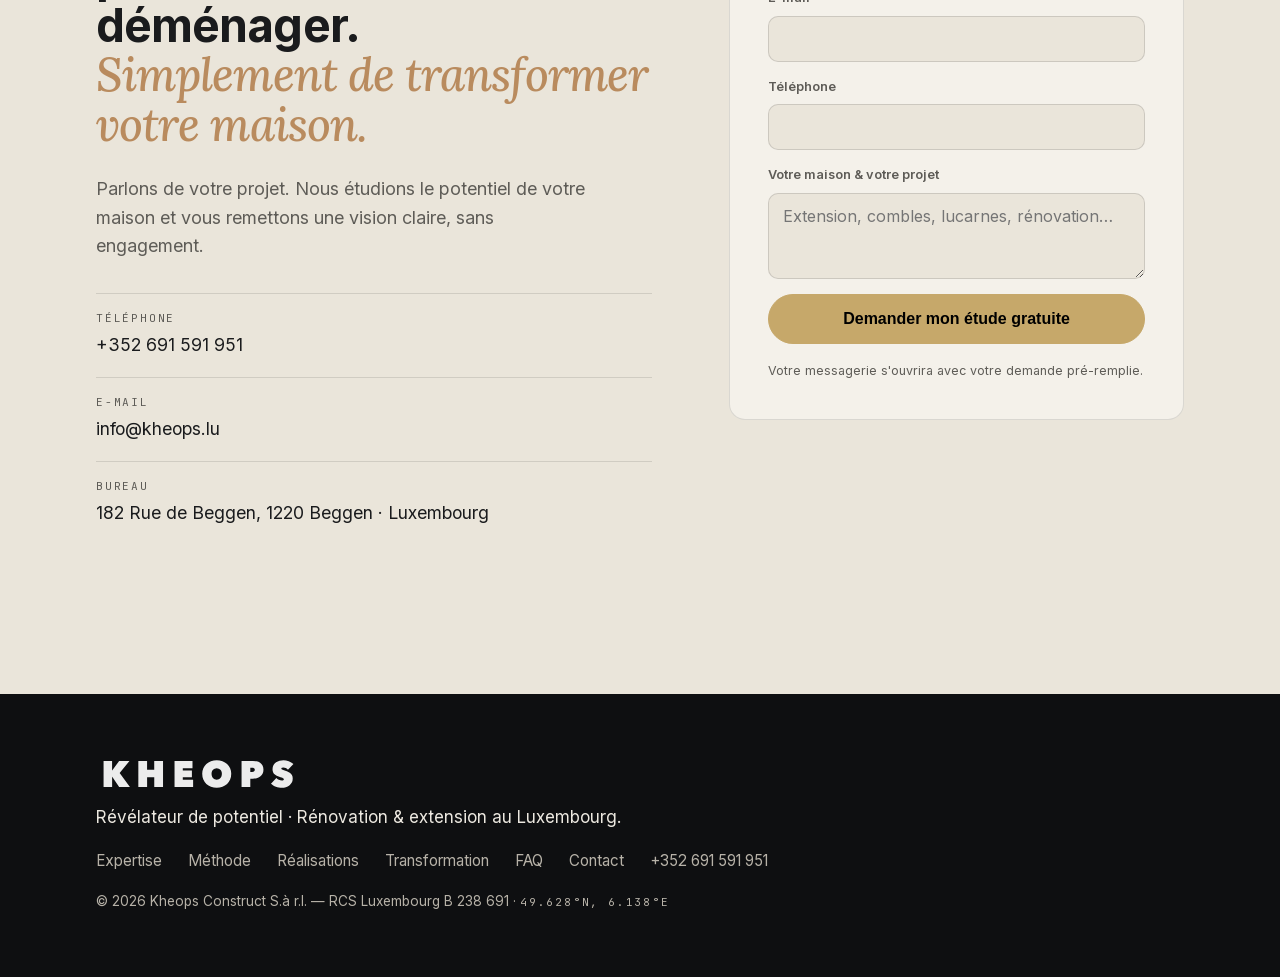
==== commit 120a78bb: "Renommage Terrexo → Kheops (marque, SEO, domaine, email, nouveau logo vectoriel) Co-Authored-By: Cla" ====
--- a/index.html
+++ b/index.html
@@ -3,19 +3,19 @@
 <head>
 <meta charset="utf-8">
 <meta name="viewport" content="width=device-width, initial-scale=1, viewport-fit=cover">
-<title>Terrexo — Révélez le potentiel de votre maison | Luxembourg</title>
-<meta name="description" content="Terrexo révèle le potentiel caché de votre maison au Luxembourg : extensions, aménagement de combles, création de lucarnes et rénovations complètes haut de gamme. Même une maison traditionnelle peut devenir une résidence moderne et lumineuse.">
+<title>Kheops — Révélez le potentiel de votre maison | Luxembourg</title>
+<meta name="description" content="Kheops révèle le potentiel caché de votre maison au Luxembourg : extensions, aménagement de combles, création de lucarnes et rénovations complètes haut de gamme. Même une maison traditionnelle peut devenir une résidence moderne et lumineuse.">
 <meta name="theme-color" content="#16181B">
-<meta name="author" content="Terrexo Construct S.à r.l.">
-<link rel="canonical" href="https://www.terrexo.lu/">
+<meta name="author" content="Kheops Construct S.à r.l.">
+<link rel="canonical" href="https://www.kheops.lu/">
 
 <meta property="og:type" content="website">
 <meta property="og:locale" content="fr_LU">
-<meta property="og:site_name" content="Terrexo">
-<meta property="og:title" content="Révélez le potentiel de votre maison — Terrexo">
+<meta property="og:site_name" content="Kheops">
+<meta property="og:title" content="Révélez le potentiel de votre maison — Kheops">
 <meta property="og:description" content="Extensions, combles, lucarnes et rénovations haut de gamme au Luxembourg. Une métamorphose pensée pour durer.">
-<meta property="og:url" content="https://www.terrexo.lu/">
-<meta property="og:image" content="https://www.terrexo.lu/assets/img/scenes/09_final.webp">
+<meta property="og:url" content="https://www.kheops.lu/">
+<meta property="og:image" content="https://www.kheops.lu/assets/img/scenes/09_final.webp">
 <meta name="twitter:card" content="summary_large_image">
 
 <link rel="icon" type="image/png" sizes="32x32" href="assets/favicon-32x32.png">
@@ -35,14 +35,14 @@
 {
   "@context": "https://schema.org",
   "@type": "GeneralContractor",
-  "name": "Terrexo",
-  "legalName": "Terrexo Construct S.à r.l.",
+  "name": "Kheops",
+  "legalName": "Kheops Construct S.à r.l.",
   "description": "Extensions, aménagement de combles, création de lucarnes et rénovations complètes haut de gamme au Luxembourg.",
-  "url": "https://www.terrexo.lu/",
+  "url": "https://www.kheops.lu/",
   "telephone": "+352 27 67 63 80",
-  "email": "info@terrexo.lu",
+  "email": "info@kheops.lu",
   "foundingDate": "2018",
-  "image": "https://www.terrexo.lu/assets/img/f10.webp",
+  "image": "https://www.kheops.lu/assets/img/f10.webp",
   "address": { "@type": "PostalAddress", "streetAddress": "182 Rue de Beggen", "postalCode": "1220", "addressLocality": "Beggen", "addressCountry": "LU" },
   "geo": { "@type": "GeoCoordinates", "latitude": 49.628, "longitude": 6.138 },
   "areaServed": { "@type": "Country", "name": "Luxembourg" },
@@ -57,11 +57,11 @@
   "@context": "https://schema.org",
   "@type": "FAQPage",
   "mainEntity": [
-    { "@type": "Question", "name": "Faut-il une autorisation pour une extension ou des combles ?", "acceptedAnswer": { "@type": "Answer", "text": "Dans la plupart des communes luxembourgeoises, oui. Terrexo réalise l'étude de faisabilité et vous accompagne dans les démarches d'autorisation de bâtir." } },
+    { "@type": "Question", "name": "Faut-il une autorisation pour une extension ou des combles ?", "acceptedAnswer": { "@type": "Answer", "text": "Dans la plupart des communes luxembourgeoises, oui. Kheops réalise l'étude de faisabilité et vous accompagne dans les démarches d'autorisation de bâtir." } },
     { "@type": "Question", "name": "Combien de temps dure un chantier ?", "acceptedAnswer": { "@type": "Answer", "text": "Selon l'ampleur : quelques semaines pour un aménagement de combles, quelques mois pour une extension ou une rénovation complète. Le planning est remis avant le démarrage." } },
-    { "@type": "Question", "name": "L'étude est-elle vraiment gratuite ?", "acceptedAnswer": { "@type": "Answer", "text": "Oui. Terrexo étudie le potentiel de votre maison et vous remet une première vision et une estimation, sans engagement." } },
+    { "@type": "Question", "name": "L'étude est-elle vraiment gratuite ?", "acceptedAnswer": { "@type": "Answer", "text": "Oui. Kheops étudie le potentiel de votre maison et vous remet une première vision et une estimation, sans engagement." } },
     { "@type": "Question", "name": "Puis-je rester habiter pendant les travaux ?", "acceptedAnswer": { "@type": "Answer", "text": "Souvent oui, en particulier pour les combles et les extensions. Le chantier est organisé pour limiter la gêne au quotidien." } },
-    { "@type": "Question", "name": "Intervenez-vous dans tout le Luxembourg ?", "acceptedAnswer": { "@type": "Answer", "text": "Oui. Depuis l'atelier de Beggen, Terrexo intervient sur l'ensemble du Grand-Duché de Luxembourg." } }
+    { "@type": "Question", "name": "Intervenez-vous dans tout le Luxembourg ?", "acceptedAnswer": { "@type": "Answer", "text": "Oui. Depuis l'atelier de Beggen, Kheops intervient sur l'ensemble du Grand-Duché de Luxembourg." } }
   ]
 }
 </script>
@@ -71,8 +71,8 @@
 
 <header class="hd" id="top">
   <div class="hd-inner">
-    <a class="hd-brand" href="#top" aria-label="Terrexo — accueil">
-      <img src="assets/terrexo-logo.svg" alt="Terrexo" width="124" height="32">
+    <a class="hd-brand" href="#top" aria-label="Kheops — accueil">
+      <img src="assets/kheops-logo.svg" alt="Kheops" width="193" height="32">
     </a>
     <a class="hd-cta" href="#contact">Demander une étude gratuite</a>
   </div>
@@ -192,7 +192,7 @@
   <section class="expertise" id="expertise">
     <div class="wrap">
       <p class="eyebrow mono reveal">Notre expertise</p>
-      <h2 class="sec-title reveal" data-d="1">Terrexo ne réalise pas seulement des travaux.<br><em>Nous révélons le potentiel d'une maison.</em></h2>
+      <h2 class="sec-title reveal" data-d="1">Kheops ne réalise pas seulement des travaux.<br><em>Nous révélons le potentiel d'une maison.</em></h2>
       <ul class="exp-list">
         <li class="reveal"><h3>Extensions de maisons</h3><p>Ossature bois ou béton, parfaitement intégrées à l'existant.</p></li>
         <li class="reveal"><h3>Aménagement de combles</h3><p>Des mètres carrés habitables révélés sous votre toit.</p></li>
@@ -350,7 +350,7 @@
       <p class="eyebrow mono reveal">La transformation</p>
       <h2 class="sec-title reveal" data-d="1">D'une maison traditionnelle<br><em>à une résidence d'exception.</em></h2>
       <div class="ba reveal" data-d="2" data-ba>
-        <div class="ba-after"><img src="assets/img/scenes/05_lucarnes.webp" alt="La maison transformée par Terrexo — extension et combles, à l'heure dorée" width="1536" height="1024" loading="lazy"></div>
+        <div class="ba-after"><img src="assets/img/scenes/05_lucarnes.webp" alt="La maison transformée par Kheops — extension et combles, à l'heure dorée" width="1536" height="1024" loading="lazy"></div>
         <div class="ba-before"><img src="assets/img/scenes/01_maison.webp" alt="La maison traditionnelle avant transformation" width="1536" height="1024" loading="lazy"></div>
         <span class="ba-tag is-before">Avant</span>
         <span class="ba-tag is-after">Après</span>
@@ -385,7 +385,7 @@
         <p class="contact-lead reveal" data-d="2">Parlons de votre projet. Nous étudions le potentiel de votre maison et vous remettons une vision claire, sans engagement.</p>
         <div class="contact-rows reveal" data-d="3">
           <a href="tel:+352691591951"><span class="mono">Téléphone</span>+352 691 591 951</a>
-          <a href="mailto:info@terrexo.lu"><span class="mono">E-mail</span>info@terrexo.lu</a>
+          <a href="mailto:info@kheops.lu"><span class="mono">E-mail</span>info@kheops.lu</a>
           <p><span class="mono">Bureau</span>182 Rue de Beggen, 1220 Beggen · Luxembourg</p>
         </div>
       </div>
@@ -404,7 +404,7 @@
 
 <footer class="ft">
   <div class="wrap ft-inner">
-    <img class="ft-logo" src="assets/terrexo-logo.svg" alt="Terrexo" width="132" height="34">
+    <img class="ft-logo" src="assets/kheops-logo.svg" alt="Kheops" width="205" height="34">
     <p class="ft-tag">Révélateur de potentiel · Rénovation &amp; extension au Luxembourg.</p>
     <nav class="ft-nav" aria-label="Sections">
       <a href="#expertise">Expertise</a>
@@ -415,7 +415,7 @@
       <a href="#contact">Contact</a>
       <a href="tel:+352691591951">+352 691 591 951</a>
     </nav>
-    <p class="ft-legal">© <span id="year">2026</span> Terrexo Construct S.à r.l. — RCS Luxembourg B 238 691 · <span class="mono">49.628°N, 6.138°E</span></p>
+    <p class="ft-legal">© <span id="year">2026</span> Kheops Construct S.à r.l. — RCS Luxembourg B 238 691 · <span class="mono">49.628°N, 6.138°E</span></p>
   </div>
 </footer>
 
--- a/assets/css/story.css
+++ b/assets/css/story.css
@@ -1,5 +1,5 @@
 /* ============================================================
-   Terrexo — Cinematic scroll experience "Le potentiel révélé"
+   Kheops — Cinematic scroll experience "Le potentiel révélé"
    DA: blanc cassé · gris pierre · anthracite · bois · or discret
    Inspirations: Apple / Tesla / Foster+Partners / Poliform
    0 dépendance externe.
--- a/assets/css/cinematic.css
+++ b/assets/css/cinematic.css
@@ -1,5 +1,5 @@
 /* ============================================================
-   Terrexo — Moteur cinématique
+   Kheops — Moteur cinématique
    « Film » scroll-scrubbé : une scène épinglée où le scroll
    pilote, image par image, la transformation de la maison.
    Les vidéos Kling sont enchaînées par fondus ; les images
